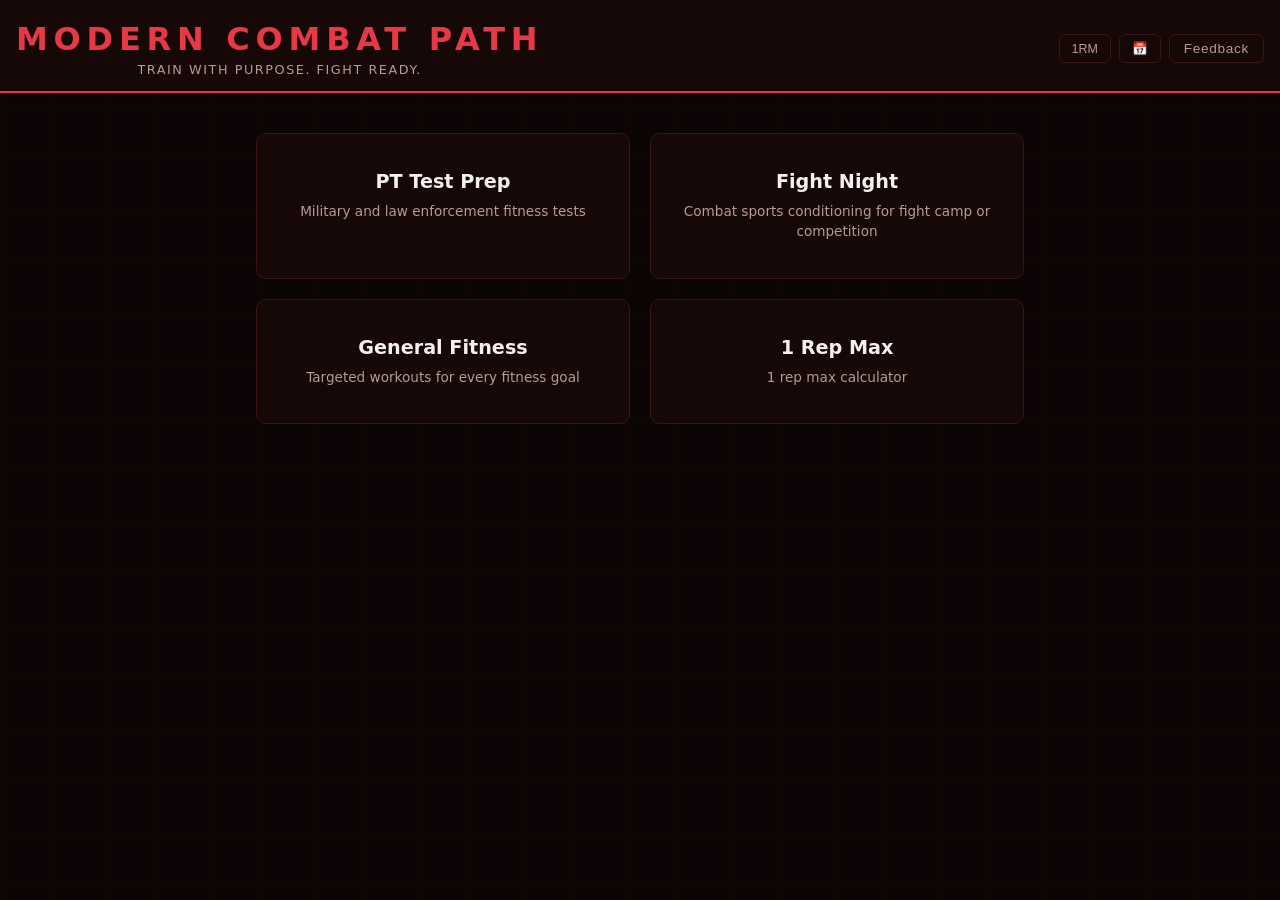
==== app.html @ 4b0f7f3b "Add files via upload" ====
<!DOCTYPE html>
<html lang="en">
<head>
  <meta charset="UTF-8" />
  <meta name="viewport" content="width=device-width, initial-scale=1.0" />
  <title>Modern Combat Path</title>
  <link rel="stylesheet" href="style.css" />
</head>
<body>

  <header>
    <div class="header-inner">
      <div>
        <h1 class="logo" onclick="window.location.href='index.html'" title="Back to Home">MODERN COMBAT PATH</h1>
        <p class="tagline">Train with purpose. Fight ready.</p>
      </div>
      <div class="header-actions">
        <button class="header-btn" onclick="render1RMScreen(); showScreen('1rm')" title="Baseline Numbers">1RM</button>
        <button class="header-btn" onclick="showTracker()" title="Workout Tracker">📅</button>
        <button class="header-btn" onclick="document.getElementById('feedback-modal').style.display='flex'" title="Feedback" style="font-size:0.85rem; letter-spacing:0.05em; padding:6px 14px;">Feedback</button>
      </div>
    </div>
  </header>

  <!-- HOME -->
  <div id="screen-home" class="screen active">
    <div class="card-grid">
      <div class="path-card" onclick="showScreen('pt-select')">
        <h2>PT Test Prep</h2>
        <p>Military and law enforcement fitness tests</p>
      </div>
      <div class="path-card" onclick="showScreen('fight-select')">
        <h2>Fight Night</h2>
        <p>Combat sports conditioning for fight camp or competition</p>
      </div>
      <div class="path-card" onclick="showScreen('general-select')">
        <h2>General Fitness</h2>
        <p>Targeted workouts for every fitness goal</p>
      </div>
      <div class="path-card" onclick="render1RMScreen(); showScreen('1rm')">
        <h2>1 Rep Max</h2>
        <p>1 rep max calculator</p>
      </div>
    </div>
  </div>

  <!-- PT TEST SELECTION -->
  <div id="screen-pt-select" class="screen">
    <div class="screen-header">
      <button class="back-btn" onclick="showScreen('home')">← Back</button>
      <h2>Select Your PT Test</h2>
    </div>
    <div class="option-grid">
      <div class="option-card" onclick="selectTest('army-acft')"><strong>Army</strong><span>ACFT</span></div>
      <div class="option-card" onclick="selectTest('marine-pft')"><strong>Marines</strong><span>PFT / CFT</span></div>
      <div class="option-card" onclick="selectTest('navy-prt')"><strong>Navy</strong><span>PRT</span></div>
      <div class="option-card" onclick="selectTest('airforce-fa')"><strong>Air Force</strong><span>Fitness Assessment</span></div>
      <div class="option-card" onclick="selectTest('ntoa-pt')"><strong>Law Enforcement</strong><span>NTOA PT Test</span></div>
      <div class="option-card highlight" onclick="showScreen('custom-test')"><strong>Custom</strong><span>Build Your Own Test</span></div>
    </div>
  </div>

  <!-- FIGHT NIGHT SELECTION -->
  <div id="screen-fight-select" class="screen">
    <div class="screen-header">
      <button class="back-btn" onclick="showScreen('home')">← Back</button>
      <h2>Select Your Discipline</h2>
    </div>
    <div class="option-grid">
      <div class="option-card" onclick="selectFight('muay-thai')"><strong>Muay Thai</strong><span>8 limbs</span></div>
      <div class="option-card" onclick="selectFight('bjj')"><strong>BJJ</strong><span>Ground & submission</span></div>
      <div class="option-card" onclick="selectFight('judo')"><strong>Judo</strong><span>Throws & grappling</span></div>
    </div>
  </div>

  <!-- GENERAL FITNESS SELECTION -->
  <div id="screen-general-select" class="screen">
    <div class="screen-header">
      <button class="back-btn" onclick="showScreen('home')">← Back</button>
      <h2>Select Your Focus</h2>
    </div>
    <div class="option-grid">
      <div class="option-card" onclick="selectGeneral('full-body')"><strong>Full Body</strong><span>One exercise from every category</span></div>
      <div class="option-card" onclick="selectGeneral('squat')"><strong>Squat</strong><span>Squat patterns & variations</span></div>
      <div class="option-card" onclick="selectGeneral('hinge')"><strong>Hip Hinge</strong><span>Deadlifts, swings & hinges</span></div>
      <div class="option-card" onclick="selectGeneral('push')"><strong>Push</strong><span>Chest, shoulders & triceps</span></div>
      <div class="option-card" onclick="selectGeneral('pull')"><strong>Pull</strong><span>Back & biceps</span></div>
      <div class="option-card" onclick="selectGeneral('carry')"><strong>Loaded Carry</strong><span>Farmer carries & loaded walks</span></div>
      <div class="option-card" onclick="selectGeneral('core')"><strong>Core</strong><span>Stability & strength</span></div>
      <div class="option-card" onclick="selectGeneral('conditioning')"><strong>Conditioning</strong><span style="font-size:0.72rem;opacity:0.75;">HIIT · CrossFit · HYROX</span></div>
      <div class="option-card" onclick="selectGeneral('track-day')"><strong>Track Day</strong><span style="font-size:0.72rem;opacity:0.75;">Cardio · Plyometrics · Mobility</span></div>
      <div class="option-card" onclick="selectGeneral('flow-state')"><strong>Flow State</strong><span style="font-size:0.72rem;opacity:0.75;">Yoga · Pilates</span></div>
    </div>
  </div>

  <!-- PLAN OPTIONS (single workout vs plan) -->
  <div id="screen-plan-options" class="screen">
    <div class="screen-header">
      <button class="back-btn" id="plan-options-back">← Back</button>
      <h2 id="plan-options-title">What would you like?</h2>
    </div>
    <div class="card-grid">
      <div class="path-card" onclick="goToSingleWorkout()">
        <div class="card-icon">⚡</div>
        <h2>Single Workout</h2>
        <p>Generate one session for today</p>
      </div>
      <div class="path-card" onclick="goToPlanBuilder()">
        <div class="card-icon">📋</div>
        <h2>Training Plan</h2>
        <p>Build a progressive plan up to 8 weeks</p>
      </div>
      <div class="path-card" id="scores-card" style="display:none;" onclick="toggleScoresPanel()">
        <div class="card-icon">📊</div>
        <h2>Scores</h2>
        <p>Min &amp; max scores for your test</p>
      </div>
    </div>
    <div id="pt-scores-panel" style="display:none; padding: 0 1rem 1.5rem;"></div>
  </div>

  <!-- SINGLE WORKOUT CUSTOMISE -->
  <div id="screen-customize" class="screen">
    <div class="screen-header">
      <button class="back-btn" onclick="showScreen('plan-options')">← Back</button>
      <h2 id="customize-title">Customize Your Workout</h2>
    </div>
    <form id="customize-form" class="customize-form">
      <div class="form-group">
        <label>Fitness Level</label>
        <div class="btn-group">
          <button type="button" class="toggle-btn active" data-group="level" data-value="easy">Easy</button>
          <button type="button" class="toggle-btn" data-group="level" data-value="average">Average</button>
          <button type="button" class="toggle-btn" data-group="level" data-value="difficult">Difficult</button>
          <button type="button" class="toggle-btn" data-group="level" data-value="very-difficult">Very Difficult</button>
        </div>
      </div>
      <div class="form-group">
        <label>Equipment</label>
        <div class="btn-group">
          <button type="button" class="toggle-btn active" data-group="equip" data-value="bodyweight">Bodyweight</button>
          <button type="button" class="toggle-btn" data-group="equip" data-value="garage">Garage Gym</button>
          <button type="button" class="toggle-btn" data-group="equip" data-value="full">Full Gym</button>
        </div>
        <div id="single-garage-info" style="display:none; margin-top:8px; font-size:0.8rem; color:var(--muted);">
          <span id="single-garage-summary">No equipment selected</span>
          <button type="button" onclick="openGarageModal('single')" style="background:none; border:none; color:var(--accent); cursor:pointer; font-size:0.8rem; margin-left:8px; text-decoration:underline;">Edit Equipment</button>
        </div>
      </div>
      <div class="form-group" id="single-partner-wrap" style="display:none;">
        <label>Training Partner?</label>
        <div class="btn-group">
          <button type="button" class="toggle-btn active" data-group="partner" data-value="no">Solo</button>
          <button type="button" class="toggle-btn" data-group="partner" data-value="yes">With Partner</button>
        </div>
      </div>
      <div class="form-group" id="single-bags-wrap" style="display:none;">
        <label>Bags & Pads?</label>
        <div class="btn-group">
          <button type="button" class="toggle-btn active" data-group="hasBags" data-value="no">No Bags</button>
          <button type="button" class="toggle-btn" data-group="hasBags" data-value="yes">Bags & Pads</button>
        </div>
      </div>
      <button type="button" class="generate-btn" onclick="generateSingleWorkout()">Generate Workout →</button>
    </form>
  </div>

  <!-- SINGLE WORKOUT OUTPUT -->
  <div id="screen-workout" class="screen">
    <div class="screen-header no-print">
      <button class="back-btn" onclick="showScreen('customize')">← Customize</button>
      <h2 id="workout-title">Your Workout</h2>
    </div>
    <div id="workout-output"></div>
    <div class="workout-actions no-print">
      <button class="action-btn" onclick="generateSingleWorkout()">↺ New Workout</button>
      <button class="action-btn" onclick="window.print()">🖨 Save as PDF</button>
    </div>
  </div>

  <!-- PLAN BUILDER -->
  <div id="screen-plan-builder" class="screen">
    <div class="screen-header">
      <button class="back-btn" onclick="showScreen('plan-options')">← Back</button>
      <h2 id="plan-builder-title">Build Your Plan</h2>
    </div>
    <form class="customize-form">
      <div class="form-group">
        <label>Number of Weeks</label>
        <div class="btn-group">
          <button type="button" class="toggle-btn" data-group="planWeeks" data-value="1">1</button>
          <button type="button" class="toggle-btn" data-group="planWeeks" data-value="2">2</button>
          <button type="button" class="toggle-btn" data-group="planWeeks" data-value="3">3</button>
          <button type="button" class="toggle-btn active" data-group="planWeeks" data-value="4">4</button>
          <button type="button" class="toggle-btn" data-group="planWeeks" data-value="5">5</button>
          <button type="button" class="toggle-btn" data-group="planWeeks" data-value="6">6</button>
          <button type="button" class="toggle-btn" data-group="planWeeks" data-value="7">7</button>
          <button type="button" class="toggle-btn" data-group="planWeeks" data-value="8">8</button>
        </div>
      </div>
      <div class="form-group">
        <label>Training Days Per Week</label>
        <div class="btn-group">
          <button type="button" class="toggle-btn active" data-group="planDays" data-value="3">3 days</button>
          <button type="button" class="toggle-btn" data-group="planDays" data-value="4">4 days</button>
          <button type="button" class="toggle-btn" data-group="planDays" data-value="5">5 days</button>
          <button type="button" class="toggle-btn" data-group="planDays" data-value="6">6 days</button>
        </div>
      </div>
      <div class="form-group">
        <label>Fitness Level</label>
        <div class="btn-group">
          <button type="button" class="toggle-btn active" data-group="planLevel" data-value="easy">Easy</button>
          <button type="button" class="toggle-btn" data-group="planLevel" data-value="average">Average</button>
          <button type="button" class="toggle-btn" data-group="planLevel" data-value="difficult">Difficult</button>
          <button type="button" class="toggle-btn" data-group="planLevel" data-value="very-difficult">Very Difficult</button>
        </div>
      </div>
      <div class="form-group">
        <label>Equipment</label>
        <div class="btn-group">
          <button type="button" class="toggle-btn active" data-group="planEquip" data-value="bodyweight">Bodyweight</button>
          <button type="button" class="toggle-btn" data-group="planEquip" data-value="garage">Garage Gym</button>
          <button type="button" class="toggle-btn" data-group="planEquip" data-value="full">Full Gym</button>
        </div>
        <div id="plan-garage-info" style="display:none; margin-top:8px; font-size:0.8rem; color:var(--muted);">
          <span id="plan-garage-summary">No equipment selected</span>
          <button type="button" onclick="openGarageModal('plan')" style="background:none; border:none; color:var(--accent); cursor:pointer; font-size:0.8rem; margin-left:8px; text-decoration:underline;">Edit Equipment</button>
        </div>
      </div>
      <div class="form-group" id="plan-partner-wrap" style="display:none;">
        <label>Training Partner?</label>
        <div class="btn-group">
          <button type="button" class="toggle-btn active" data-group="planPartner" data-value="no">Solo</button>
          <button type="button" class="toggle-btn" data-group="planPartner" data-value="yes">With Partner</button>
        </div>
      </div>
      <div class="form-group" id="plan-bags-wrap" style="display:none;">
        <label>Bags & Pads?</label>
        <div class="btn-group">
          <button type="button" class="toggle-btn active" data-group="planHasBags" data-value="no">No Bags</button>
          <button type="button" class="toggle-btn" data-group="planHasBags" data-value="yes">Bags & Pads</button>
        </div>
      </div>
      <button type="button" class="generate-btn" onclick="buildPlan()">Generate My Plan →</button>
    </form>
  </div>

  <!-- PLAN OUTPUT -->
  <div id="screen-plan-output" class="screen">
    <div class="screen-header no-print">
      <button class="back-btn" onclick="showScreen('plan-builder')">← Back</button>
      <h2 id="plan-output-title">Your Training Plan</h2>
    </div>
    <div class="workout-actions no-print" style="margin-bottom:24px">
      <button class="action-btn" onclick="buildPlan()">↺ Regenerate</button>
      <button class="action-btn" onclick="printPlan()">🖨 Save as PDF</button>
    </div>
    <div id="plan-output"></div>
  </div>

  <!-- CUSTOM TEST BUILDER -->
  <div id="screen-custom-test" class="screen">
    <div class="screen-header">
      <button class="back-btn" onclick="showScreen('pt-select')">← Back</button>
      <h2>Build Your PT Test</h2>
    </div>
    <div class="custom-test-builder">
      <p class="helper-text">Add the events in your test. Each event will be included in your training program.</p>
      <div id="custom-events-list"></div>
      <div class="add-event-row">
        <input type="text" id="event-name-input" placeholder="Event name (e.g. Push-ups, 2-mile run)" />
        <input type="text" id="event-goal-input" placeholder="Goal / standard (e.g. 60 reps, sub 16:00)" />
        <button type="button" class="add-event-btn" onclick="addCustomEvent()">+ Add</button>
      </div>
      <div class="form-group" style="margin-top:24px">
        <label>Test Name</label>
        <input type="text" id="custom-test-name" placeholder="My PT Test" class="text-input" />
      </div>
      <div style="display:flex;gap:12px;margin-top:16px;flex-wrap:wrap">
        <button type="button" class="generate-btn" onclick="saveAndTrainCustomTest()">Save & Continue →</button>
        <button type="button" class="action-btn" onclick="loadSavedTests()">Load Saved Test</button>
      </div>
      <div id="saved-tests-panel" style="display:none;margin-top:24px">
        <h3>Saved Tests</h3>
        <div id="saved-tests-list"></div>
      </div>
    </div>
  </div>

  <!-- ── 1RM ASSESSMENT ── -->
  <div id="screen-1rm" class="screen">
    <div class="screen-header">
      <h2>Baseline Assessment</h2>
      <p class="screen-sub">These numbers personalise your workouts. You can update them anytime.</p>
    </div>
    <div class="orm-grid" id="orm-grid">
      <!-- rendered by 1rm.js -->
    </div>
    <div id="orm-save-btns" style="margin-top:28px; display:flex; gap:12px; flex-wrap:wrap;">
      <button class="generate-btn" onclick="saveAndContinue1RM()">Save & Continue →</button>
    </div>
    <div id="orm-pct-section" style="display:none; margin-top:8px;"></div>
  </div>

  <!-- ── WORKOUT TRACKER ── -->
  <div id="screen-tracker" class="screen">
    <div class="screen-header">
      <button class="back-btn" onclick="showScreen('home')">← Back</button>
      <h2>Workout Tracker</h2>
    </div>
    <div class="tracker-header">
      <button class="cal-nav" onclick="trackerPrevMonth()">‹</button>
      <span id="tracker-month-label" class="cal-month-label"></span>
      <button class="cal-nav" onclick="trackerNextMonth()">›</button>
    </div>
    <div class="cal-day-names">
      <span>Mon</span><span>Tue</span><span>Wed</span><span>Thu</span><span>Fri</span><span>Sat</span><span>Sun</span>
    </div>
    <div id="tracker-calendar" class="cal-grid"></div>
    <div id="tracker-day-detail" class="day-detail" style="display:none"></div>
  </div>

  <!-- ── TIMER WIDGET (floating) ── -->
  <div id="timer-widget" class="timer-widget" style="display:none">
    <button class="timer-fab" onclick="toggleTimer()" title="Timer">⏱</button>
    <div id="timer-panel" class="timer-panel" style="display:none">
      <div class="timer-tabs">
        <button class="timer-tab active" onclick="switchTimerMode('round')" id="tab-round">Round Timer</button>
        <button class="timer-tab" onclick="switchTimerMode('countdown')" id="tab-countdown">Countdown</button>
      </div>

      <!-- Round Timer -->
      <div id="timer-mode-round">
        <div class="timer-config">
          <div class="timer-config-row">
            <label>Rounds</label>
            <div class="num-adj">
              <button onclick="adjTimer('rounds',-1)">−</button>
              <span id="cfg-rounds">5</span>
              <button onclick="adjTimer('rounds',1)">+</button>
            </div>
          </div>
          <div class="timer-config-row">
            <label>Work (min)</label>
            <div class="num-adj">
              <button onclick="adjTimer('workMin',-1)">−</button>
              <span id="cfg-workMin">3</span>
              <button onclick="adjTimer('workMin',1)">+</button>
            </div>
          </div>
          <div class="timer-config-row">
            <label>Rest (sec)</label>
            <div class="num-adj">
              <button onclick="adjTimer('restSec',-5)">−</button>
              <span id="cfg-restSec">60</span>
              <button onclick="adjTimer('restSec',5)">+</button>
            </div>
          </div>
        </div>
      </div>

      <!-- Countdown -->
      <div id="timer-mode-countdown" style="display:none">
        <div class="timer-config">
          <div class="timer-config-row">
            <label>Minutes</label>
            <div class="num-adj">
              <button onclick="adjTimer('cdMin',-1)">−</button>
              <span id="cfg-cdMin">3</span>
              <button onclick="adjTimer('cdMin',1)">+</button>
            </div>
          </div>
          <div class="timer-config-row">
            <label>Seconds</label>
            <div class="num-adj">
              <button onclick="adjTimer('cdSec',-5)">−</button>
              <span id="cfg-cdSec">0</span>
              <button onclick="adjTimer('cdSec',5)">+</button>
            </div>
          </div>
        </div>
      </div>

      <div class="timer-display">
        <div class="timer-phase" id="timer-phase">READY</div>
        <div class="timer-clock" id="timer-clock">3:00</div>
        <div class="timer-round-info" id="timer-round-info"></div>
      </div>
      <div class="timer-controls">
        <button class="timer-ctrl-btn" onclick="startTimer()">▶ Start</button>
        <button class="timer-ctrl-btn" onclick="pauseTimer()">⏸ Pause</button>
        <button class="timer-ctrl-btn" onclick="resetTimer()">↺ Reset</button>
      </div>
    </div>
  </div>

  <!-- ─── FEEDBACK MODAL ─── -->
  <div id="feedback-modal" style="display:none; position:fixed; inset:0; z-index:9999; background:rgba(0,0,0,0.8); align-items:center; justify-content:center; padding:20px;">
    <div style="background:#170808; border:1px solid rgba(230,57,70,0.3); max-width:560px; width:100%; position:relative;">

      <!-- Header -->
      <div style="display:flex; align-items:center; justify-content:space-between; padding:18px 22px; border-bottom:1px solid rgba(230,57,70,0.15);">
        <span style="font-family:'Courier New',monospace; font-size:0.7rem; letter-spacing:0.22em; text-transform:uppercase; color:#e63946;">// Feedback</span>
        <button onclick="closeFeedback()" style="background:none; border:none; color:#b89898; font-size:1.3rem; cursor:pointer; line-height:1; padding:0 4px;">✕</button>
      </div>

      <!-- Body -->
      <div style="padding:28px 22px 22px;">
        <p style="font-size:1rem; font-weight:700; text-transform:uppercase; letter-spacing:0.05em; color:#f5f0f0; margin-bottom:6px;">Any changes or additions you would like to see?</p>
        <p style="font-family:'Courier New',monospace; font-size:0.68rem; color:#b89898; letter-spacing:0.1em; text-transform:uppercase; margin-bottom:18px;">Your input shapes the platform.</p>
        <textarea id="feedback-text"
          placeholder="Type your feedback here..."
          rows="6"
          style="width:100%; background:#200d0d; border:1px solid #3a1515; color:#f5f0f0; font-size:0.92rem; line-height:1.6; padding:12px 14px; resize:vertical; font-family:inherit; outline:none;">
        </textarea>

        <!-- Status message -->
        <div id="feedback-status" style="display:none; font-family:'Courier New',monospace; font-size:0.7rem; letter-spacing:0.12em; text-transform:uppercase; margin-top:12px;"></div>

        <div style="display:flex; gap:10px; margin-top:16px; justify-content:flex-end;">
          <button onclick="closeFeedback()" style="background:none; border:1px solid #3a1515; color:#b89898; padding:10px 22px; font-size:0.78rem; cursor:pointer; letter-spacing:0.08em; text-transform:uppercase;">Cancel</button>
          <button onclick="submitFeedback()" style="background:#e63946; border:1px solid #e63946; color:#fff; padding:10px 28px; font-size:0.78rem; font-weight:700; cursor:pointer; letter-spacing:0.08em; text-transform:uppercase; transition:background 0.2s;">Submit</button>
        </div>
      </div>
    </div>
  </div>

  <script>
    function closeFeedback() {
      document.getElementById('feedback-modal').style.display = 'none';
      document.getElementById('feedback-text').value = '';
      const s = document.getElementById('feedback-status');
      s.style.display = 'none'; s.textContent = '';
    }

    function submitFeedback() {
      const text = document.getElementById('feedback-text').value.trim();
      const status = document.getElementById('feedback-status');
      if (!text) {
        status.style.display = 'block';
        status.style.color = '#e63946';
        status.textContent = 'Please enter your feedback before submitting.';
        return;
      }

      status.style.display = 'block';
      status.style.color = '#b89898';
      status.textContent = 'Sending...';

      const formData = new FormData();
      formData.append('entry.373122342', text);

      fetch('https://docs.google.com/forms/u/0/d/e/1FAIpQLSc5c8geXFg2wzVQPeEY4AahkThSOdk_xNQ6sNen_BgWq5zwMQ/formResponse', {
        method: 'POST',
        mode: 'no-cors',
        body: formData
      })
        .then(() => {
          status.style.color = '#4caf50';
          status.textContent = 'Feedback received. Thank you.';
          document.getElementById('feedback-text').value = '';
          setTimeout(closeFeedback, 2200);
        })
        .catch(() => {
          status.style.color = '#e63946';
          status.textContent = 'Submission failed. Please try again.';
        });
    }
  </script>

  <!-- ─── GARAGE GYM MODAL ─── -->
  <div id="garage-modal" style="display:none; position:fixed; inset:0; z-index:10000; background:rgba(0,0,0,0.85); align-items:center; justify-content:center; padding:20px;">
    <div style="background:#170808; border:1px solid rgba(230,57,70,0.3); max-width:480px; width:100%;">
      <div style="display:flex; align-items:center; justify-content:space-between; padding:18px 22px; border-bottom:1px solid rgba(230,57,70,0.15);">
        <span style="font-family:'Courier New',monospace; font-size:0.7rem; letter-spacing:0.22em; text-transform:uppercase; color:#e63946;">// Garage Gym Equipment</span>
        <button onclick="closeGarageModal()" style="background:none; border:none; color:#b89898; font-size:1.3rem; cursor:pointer; padding:0 4px;">✕</button>
      </div>
      <div style="padding:22px;">
        <p style="font-family:'Courier New',monospace; font-size:0.7rem; color:#b89898; letter-spacing:0.1em; text-transform:uppercase; margin-bottom:18px;">Select the equipment you have access to:</p>
        <div class="garage-equip-grid">
          <label class="garage-equip-item"><input type="checkbox" value="db" id="ge-db"> <span>Dumbbells</span></label>
          <label class="garage-equip-item"><input type="checkbox" value="kb" id="ge-kb"> <span>Kettlebells</span></label>
          <label class="garage-equip-item"><input type="checkbox" value="bb" id="ge-bb"> <span>Barbell + Plates</span></label>
          <label class="garage-equip-item"><input type="checkbox" value="rack" id="ge-rack"> <span>Squat Rack</span></label>
          <label class="garage-equip-item"><input type="checkbox" value="pullbar" id="ge-pullbar"> <span>Pull-up Bar</span></label>
          <label class="garage-equip-item"><input type="checkbox" value="band" id="ge-band"> <span>Resistance Bands</span></label>
          <label class="garage-equip-item"><input type="checkbox" value="landmine" id="ge-landmine"> <span>Landmine</span></label>
          <label class="garage-equip-item"><input type="checkbox" value="sandbag" id="ge-sandbag"> <span>Sandbags</span></label>
        </div>
        <div style="display:flex; gap:10px; margin-top:20px; justify-content:flex-end;">
          <button onclick="closeGarageModal()" style="background:none; border:1px solid #3a1515; color:#b89898; padding:10px 22px; font-size:0.78rem; cursor:pointer; letter-spacing:0.08em; text-transform:uppercase;">Cancel</button>
          <button onclick="saveGarageEquip()" style="background:#e63946; border:1px solid #e63946; color:#fff; padding:10px 28px; font-size:0.78rem; font-weight:700; cursor:pointer; letter-spacing:0.08em; text-transform:uppercase;">Save →</button>
        </div>
      </div>
    </div>
  </div>

  <script src="workouts.js"></script>
  <script src="plan.js"></script>
  <script src="1rm.js"></script>
  <script src="timer.js"></script>
  <script src="tracker.js"></script>
  <script src="app.js"></script>
</body>
</html>
---- style.css ----
/* ── Reset & Base ── */
*, *::before, *::after { box-sizing: border-box; margin: 0; padding: 0; }

:root {
  --bg: #0d0505;
  --surface: #170808;
  --surface2: #200d0d;
  --border: #3a1515;
  --accent: #e63946;
  --accent2: #ff6b6b;
  --text: #f5f0f0;
  --muted: #b89898;
  --radius: 10px;
}

body {
  background: var(--bg);
  color: var(--text);
  font-family: 'Segoe UI', system-ui, sans-serif;
  min-height: 100vh;
  display: flex;
  flex-direction: column;
  align-items: center;
  position: relative;
}

/* ── Blueprint Background ── */
body::before {
  content: '';
  position: fixed;
  inset: 0;
  pointer-events: none;
  z-index: 0;
  background-image:
    linear-gradient(rgba(230,57,70,0.035) 1px, transparent 1px),
    linear-gradient(90deg, rgba(230,57,70,0.035) 1px, transparent 1px);
  background-size: 52px 52px;
}

body::after {
  content: '';
  position: fixed;
  inset: 0;
  pointer-events: none;
  z-index: 0;
  background-image: repeating-linear-gradient(
    0deg, transparent, transparent 3px,
    rgba(0,0,0,0.10) 3px, rgba(0,0,0,0.10) 4px
  );
}

header, .screen, main, footer { position: relative; z-index: 1; }

/* ── Header ── */
header {
  width: 100%;
  background: var(--surface);
  border-bottom: 2px solid var(--accent);
  text-align: center;
  padding: 20px 16px 14px;
  position: sticky;
  top: 0;
  z-index: 10;
}

.logo {
  font-size: 2rem;
  font-weight: 900;
  letter-spacing: 0.18em;
  color: var(--accent);
  cursor: pointer;
  text-transform: uppercase;
}

.tagline {
  font-size: 0.8rem;
  color: var(--muted);
  letter-spacing: 0.12em;
  margin-top: 4px;
  text-transform: uppercase;
}

/* ── Screens ── */
.screen {
  display: none;
  width: 100%;
  max-width: 800px;
  padding: 32px 16px 60px;
  animation: fadeIn 0.2s ease;
}

.screen.active { display: block; }

@keyframes fadeIn {
  from { opacity: 0; transform: translateY(8px); }
  to   { opacity: 1; transform: translateY(0); }
}

.screen-header {
  display: flex;
  align-items: center;
  gap: 16px;
  margin-bottom: 28px;
}

.screen-header h2 {
  font-size: 1.4rem;
  font-weight: 700;
  letter-spacing: 0.05em;
}

/* ── Back Button ── */
.back-btn {
  background: none;
  border: 1px solid var(--border);
  color: var(--muted);
  padding: 6px 14px;
  border-radius: var(--radius);
  cursor: pointer;
  font-size: 0.85rem;
  white-space: nowrap;
  transition: border-color 0.15s, color 0.15s;
}
.back-btn:hover { border-color: var(--accent); color: var(--accent); }

/* ── Home Path Cards ── */
.card-grid {
  display: grid;
  grid-template-columns: 1fr 1fr;
  gap: 20px;
  margin-top: 8px;
}

@media (max-width: 520px) { .card-grid { grid-template-columns: 1fr; } }

.card-grid.three-col { grid-template-columns: repeat(3, 1fr); }
@media (max-width: 700px) { .card-grid.three-col { grid-template-columns: 1fr; } }

.path-card {
  background: var(--surface);
  border: 1px solid var(--border);
  border-radius: var(--radius);
  padding: 36px 24px;
  text-align: center;
  cursor: pointer;
  transition: border-color 0.2s, transform 0.15s;
}

.path-card:hover {
  border-color: var(--accent);
  transform: translateY(-3px);
}

.card-icon { font-size: 2.5rem; margin-bottom: 14px; }
.path-card h2 { font-size: 1.2rem; margin-bottom: 8px; }
.path-card p  { font-size: 0.85rem; color: var(--muted); line-height: 1.5; }

/* ── Option Grid (test/discipline selection) ── */
.option-grid {
  display: grid;
  grid-template-columns: repeat(auto-fill, minmax(160px, 1fr));
  gap: 14px;
}

.option-card {
  background: var(--surface);
  border: 1px solid var(--border);
  border-radius: var(--radius);
  padding: 20px 16px;
  cursor: pointer;
  display: flex;
  flex-direction: column;
  gap: 4px;
  transition: border-color 0.2s, background 0.2s;
}

.option-card:hover { border-color: var(--accent); background: var(--surface2); }
.option-card.highlight { border-color: var(--accent); }
.option-card strong { font-size: 1rem; }
.option-card span   { font-size: 0.8rem; color: var(--muted); }

/* ── Customize Form ── */
.customize-form { display: flex; flex-direction: column; gap: 28px; }

.form-group { display: flex; flex-direction: column; gap: 10px; }

.form-group label {
  font-size: 0.8rem;
  text-transform: uppercase;
  letter-spacing: 0.1em;
  color: var(--muted);
}

.btn-group { display: flex; flex-wrap: wrap; gap: 10px; }

.toggle-btn {
  background: var(--surface);
  border: 1px solid var(--border);
  color: var(--text);
  padding: 10px 20px;
  border-radius: var(--radius);
  cursor: pointer;
  font-size: 0.9rem;
  transition: border-color 0.15s, background 0.15s, color 0.15s;
}

.toggle-btn:hover  { border-color: var(--accent); }
.toggle-btn.active { background: var(--accent); border-color: var(--accent); color: #000; font-weight: 700; }

/* ── Generate Button ── */
.generate-btn {
  background: var(--accent);
  color: #000;
  border: none;
  padding: 14px 32px;
  border-radius: var(--radius);
  font-size: 1rem;
  font-weight: 700;
  cursor: pointer;
  letter-spacing: 0.05em;
  align-self: flex-start;
  transition: opacity 0.15s, transform 0.1s;
}
.generate-btn:hover { opacity: 0.88; transform: translateY(-1px); }

/* ── Workout Output ── */
#workout-output { display: flex; flex-direction: column; gap: 20px; }

.workout-section {
  background: var(--surface);
  border: 1px solid var(--border);
  border-radius: var(--radius);
  overflow: hidden;
}

.workout-section-header {
  background: var(--surface2);
  padding: 12px 20px;
  font-size: 0.75rem;
  font-weight: 700;
  letter-spacing: 0.15em;
  text-transform: uppercase;
  color: var(--accent);
  border-bottom: 1px solid var(--border);
}

.workout-section-body { padding: 16px 20px; }

.exercise-row {
  display: grid;
  grid-template-columns: 1fr auto;
  gap: 12px;
  padding: 10px 0;
  border-bottom: 1px solid var(--border);
  align-items: start;
}
.exercise-row:last-child { border-bottom: none; }

.exercise-name { font-size: 0.95rem; font-weight: 600; }
.exercise-note { font-size: 0.8rem; color: var(--muted); margin-top: 2px; }
.exercise-prescription {
  font-size: 0.85rem;
  color: var(--accent);
  font-weight: 700;
  white-space: nowrap;
  text-align: right;
}

.workout-meta {
  display: flex;
  flex-wrap: wrap;
  gap: 10px;
  margin-bottom: 20px;
}

.meta-tag {
  background: var(--surface2);
  border: 1px solid var(--border);
  padding: 5px 12px;
  border-radius: 20px;
  font-size: 0.78rem;
  color: var(--muted);
  text-transform: uppercase;
  letter-spacing: 0.08em;
}

.workout-actions {
  display: flex;
  gap: 12px;
  margin-top: 24px;
  flex-wrap: wrap;
}

.action-btn {
  background: var(--surface);
  border: 1px solid var(--border);
  color: var(--text);
  padding: 10px 22px;
  border-radius: var(--radius);
  cursor: pointer;
  font-size: 0.9rem;
  transition: border-color 0.15s;
}
.action-btn:hover { border-color: var(--accent); }

/* ── Custom Test Builder ── */
.custom-test-builder { display: flex; flex-direction: column; gap: 16px; }

.helper-text { font-size: 0.88rem; color: var(--muted); line-height: 1.6; }

.add-event-row {
  display: flex;
  gap: 10px;
  flex-wrap: wrap;
}

.add-event-row input {
  flex: 1;
  min-width: 140px;
  background: var(--surface);
  border: 1px solid var(--border);
  color: var(--text);
  padding: 10px 14px;
  border-radius: var(--radius);
  font-size: 0.9rem;
}
.add-event-row input:focus { outline: none; border-color: var(--accent); }

.add-event-btn {
  background: var(--surface2);
  border: 1px solid var(--accent);
  color: var(--accent);
  padding: 10px 18px;
  border-radius: var(--radius);
  cursor: pointer;
  font-weight: 700;
  font-size: 0.9rem;
  white-space: nowrap;
}
.add-event-btn:hover { background: var(--accent); color: #000; }

.text-input {
  background: var(--surface);
  border: 1px solid var(--border);
  color: var(--text);
  padding: 10px 14px;
  border-radius: var(--radius);
  font-size: 0.9rem;
  width: 100%;
}
.text-input:focus { outline: none; border-color: var(--accent); }

.event-item {
  display: flex;
  justify-content: space-between;
  align-items: center;
  background: var(--surface);
  border: 1px solid var(--border);
  border-radius: var(--radius);
  padding: 10px 14px;
  font-size: 0.9rem;
}

.event-item-info { display: flex; flex-direction: column; gap: 2px; }
.event-item-name { font-weight: 600; }
.event-item-goal { font-size: 0.8rem; color: var(--muted); }

.remove-event-btn {
  background: none;
  border: none;
  color: var(--muted);
  cursor: pointer;
  font-size: 1.1rem;
  padding: 4px 8px;
  border-radius: 4px;
}
.remove-event-btn:hover { color: var(--accent2); }

.saved-test-item {
  display: flex;
  justify-content: space-between;
  align-items: center;
  background: var(--surface);
  border: 1px solid var(--border);
  border-radius: var(--radius);
  padding: 12px 16px;
  margin-bottom: 10px;
}

.saved-test-actions { display: flex; gap: 8px; }

.load-btn {
  background: var(--accent);
  border: none;
  color: #000;
  padding: 6px 14px;
  border-radius: 6px;
  cursor: pointer;
  font-weight: 700;
  font-size: 0.82rem;
}

.delete-btn {
  background: none;
  border: 1px solid var(--border);
  color: var(--muted);
  padding: 6px 10px;
  border-radius: 6px;
  cursor: pointer;
  font-size: 0.82rem;
}
.delete-btn:hover { border-color: var(--accent2); color: var(--accent2); }

/* ── Plan Output ── */
.plan-meta { display:flex; flex-wrap:wrap; gap:10px; margin-bottom:24px; }

.week-card {
  background: var(--surface);
  border: 1px solid var(--border);
  border-radius: var(--radius);
  margin-bottom: 16px;
  overflow: hidden;
}

.week-header {
  display: flex;
  justify-content: space-between;
  align-items: center;
  padding: 14px 20px;
  cursor: pointer;
  user-select: none;
  background: var(--surface2);
  border-bottom: 1px solid var(--border);
  transition: background 0.15s;
}
.week-header:hover { background: #252525; }

.week-header-left { display:flex; align-items:center; gap:12px; }
.week-number { font-size:0.75rem; color:var(--muted); text-transform:uppercase; letter-spacing:0.1em; }
.week-title { font-size:1rem; font-weight:700; }
.week-theme { font-size:0.8rem; color:var(--muted); margin-top:2px; }

.phase-badge {
  font-size: 0.7rem;
  font-weight: 700;
  letter-spacing: 0.1em;
  text-transform: uppercase;
  padding: 3px 10px;
  border-radius: 20px;
  border: 1px solid var(--accent);
  color: var(--accent);
}
.phase-badge.taper { border-color: #6c8ebf; color: #6c8ebf; }
.phase-badge.peak  { border-color: var(--accent2); color: var(--accent2); }

.week-toggle { font-size:1rem; color:var(--muted); transition:transform 0.2s; }
.week-card.open .week-toggle { transform: rotate(180deg); }

.week-body { display:none; }
.week-card.open .week-body { display:block; }

.day-row {
  border-bottom: 1px solid var(--border);
  overflow: hidden;
}
.day-row:last-child { border-bottom: none; }

.day-row-header {
  display: flex;
  align-items: center;
  gap: 12px;
  padding: 12px 20px;
  cursor: pointer;
  transition: background 0.15s;
}
.day-row-header:hover { background: #1a1a1a; }
.day-row.rest .day-row-header { cursor: default; opacity:0.5; }
.day-row.rest .day-row-header:hover { background: none; }

.day-dot {
  width: 10px; height: 10px;
  border-radius: 50%;
  background: var(--accent);
  flex-shrink: 0;
}
.day-row.rest .day-dot { background: var(--border); }

.day-name { font-size:0.85rem; font-weight:600; min-width:90px; }
.day-focus { font-size:0.82rem; color:var(--muted); }
.day-expand-icon { margin-left:auto; font-size:0.8rem; color:var(--muted); }
.day-row.rest .day-expand-icon { display:none; }

.day-workout { display:none; padding:0 20px 16px; }
.day-row.open .day-workout { display:block; }
.day-row.open .day-expand-icon { transform:rotate(180deg); }

.day-phase-note {
  font-size: 0.78rem;
  color: var(--accent);
  background: rgba(200,168,75,0.08);
  border: 1px solid rgba(200,168,75,0.2);
  border-radius: 6px;
  padding: 6px 12px;
  margin-bottom: 14px;
  margin-top: 8px;
}

/* ── Header actions ── */
.header-inner { display:flex; justify-content:space-between; align-items:center; }
.header-actions { display:flex; gap:8px; }
.header-btn {
  background:none; border:1px solid var(--border); color:var(--muted);
  padding:5px 12px; border-radius:6px; cursor:pointer; font-size:0.78rem;
  transition:border-color 0.15s, color 0.15s;
}
.header-btn:hover { border-color:var(--accent); color:var(--accent); }

/* ── Screen subtitle ── */
.screen-sub { font-size:0.83rem; color:var(--muted); margin-top:4px; line-height:1.5; }

/* ── Exercise row refresh + adjust ── */
.exercise-row { display:flex; justify-content:space-between; align-items:flex-start; padding:10px 0; border-bottom:1px solid var(--border); gap:10px; }
.exercise-row:last-child { border-bottom:none; }
.exercise-main { flex:1; }
.exercise-right { display:flex; flex-direction:column; align-items:flex-end; gap:5px; flex-shrink:0; }

.refresh-ex-btn {
  background:none; border:none; color:var(--muted); cursor:pointer;
  font-size:0.85rem; padding:2px 5px; border-radius:4px; line-height:1;
  transition:color 0.15s, transform 0.2s;
}
.refresh-ex-btn:hover { color:var(--accent); transform:rotate(180deg); }

.adj-group { display:flex; gap:8px; margin-top:5px; flex-wrap:wrap; }
.adj-pair  { display:flex; align-items:center; gap:3px; }
.adj-label { font-size:0.65rem; color:var(--muted); text-transform:uppercase; letter-spacing:0.05em; margin-right:2px; }
.adj-btn {
  background:var(--surface2); border:1px solid var(--border); color:var(--text);
  width:22px; height:22px; border-radius:4px; cursor:pointer;
  font-size:0.8rem; line-height:1; display:flex; align-items:center; justify-content:center;
  transition:border-color 0.12s;
}
.adj-btn:hover { border-color:var(--accent); color:var(--accent); }

@keyframes rowRefreshed { 0%,100%{background:transparent} 30%{background:rgba(230,57,70,0.1)} }
.row-refreshed { animation:rowRefreshed 0.5s ease; }
@keyframes rowAdjusted  { 0%,100%{background:transparent} 30%{background:rgba(230,57,70,0.07)} }
.row-adjusted  { animation:rowAdjusted 0.4s ease; }

/* ── 1RM Assessment ── */
.orm-grid { display:grid; grid-template-columns:repeat(auto-fill, minmax(260px,1fr)); gap:16px; }
.orm-card { background:var(--surface); border:1px solid var(--border); border-radius:var(--radius); padding:18px; }
.orm-card-header { display:flex; justify-content:space-between; align-items:center; margin-bottom:12px; }
.orm-lift-name { font-size:1rem; font-weight:700; }
.orm-saved-badge { font-size:0.75rem; background:var(--accent); color:#000; padding:2px 8px; border-radius:10px; font-weight:700; }
.orm-tabs { display:flex; gap:8px; margin-bottom:14px; }
.orm-tab { background:var(--surface2); border:1px solid var(--border); color:var(--muted); padding:6px 12px; border-radius:6px; cursor:pointer; font-size:0.78rem; transition:all 0.15s; }
.orm-tab.active { background:var(--accent); border-color:var(--accent); color:#000; font-weight:700; }
.orm-mode { }
.orm-input-row { display:flex; align-items:center; gap:8px; flex-wrap:wrap; }
.orm-input { background:var(--surface2); border:1px solid var(--border); color:var(--text); padding:8px 12px; border-radius:6px; font-size:0.9rem; }
.orm-input:focus { outline:none; border-color:var(--accent); }
.orm-unit { font-size:0.78rem; color:var(--muted); }
.orm-guide-text { font-size:0.8rem; color:var(--muted); line-height:1.5; margin-bottom:10px; }
.orm-profile-card { grid-column: 1 / -1; }
.orm-profile-grid { display:flex; flex-wrap:wrap; gap:20px; }
.orm-profile-field { display:flex; flex-direction:column; gap:6px; }
.orm-profile-label { font-size:0.78rem; font-weight:600; color:var(--muted); text-transform:uppercase; letter-spacing:0.05em; }
.orm-calc-btn { background:var(--surface2); border:1px solid var(--accent); color:var(--accent); padding:7px 14px; border-radius:6px; cursor:pointer; font-size:0.8rem; margin-top:10px; }
.orm-calc-btn:hover { background:var(--accent); color:#000; }
.orm-result { margin-top:12px; }
.orm-estimate { display:flex; align-items:center; gap:10px; font-size:0.9rem; flex-wrap:wrap; }
.orm-estimate strong { color:var(--accent); font-size:1.05rem; }
.orm-use-btn { background:var(--accent); border:none; color:#000; padding:4px 10px; border-radius:5px; cursor:pointer; font-size:0.78rem; font-weight:700; }
.orm-formula-note { font-size:0.7rem; color:var(--muted); margin-top:4px; }

/* ── Garage Gym Modal ── */
.garage-equip-grid {
  display: grid;
  grid-template-columns: 1fr 1fr;
  gap: 10px;
}
.garage-equip-item {
  display: flex;
  align-items: center;
  gap: 10px;
  padding: 10px 14px;
  border: 1px solid var(--border);
  cursor: pointer;
  transition: border-color 0.2s, background 0.2s;
  font-size: 0.88rem;
  color: var(--text);
}
.garage-equip-item:hover { border-color: var(--accent); }
.garage-equip-item input[type="checkbox"] { accent-color: var(--accent); width: 16px; height: 16px; cursor: pointer; }
.garage-equip-item span { user-select: none; }

/* ── 1RM Percentage Table ── */
.pct-table-wrap { background:var(--surface); border:1px solid var(--border); border-radius:var(--radius); padding:20px; }
.pct-table-title { font-size:1rem; font-weight:700; text-transform:uppercase; letter-spacing:0.05em; margin-bottom:4px; }
.pct-table-sub { font-size:0.82rem; color:var(--muted); margin-bottom:16px; line-height:1.5; }
.pct-scroll { overflow-x:auto; }
.pct-table { width:100%; border-collapse:collapse; font-size:0.88rem; }
.pct-table th { text-align:center; padding:8px 12px; font-family:'Courier New',monospace; font-size:0.7rem; letter-spacing:0.1em; text-transform:uppercase; color:var(--accent); border-bottom:1px solid var(--border); white-space:nowrap; }
.pct-table th:first-child { text-align:left; }
.pct-table td { text-align:center; padding:10px 12px; border-bottom:1px solid var(--border); color:var(--text); }
.pct-table td:first-child { text-align:left; }
.pct-table tbody tr:last-child td { border-bottom:none; }
.pct-table tbody tr:hover td { background:var(--surface2); }
.pct-lift-name { font-weight:700; white-space:nowrap; }
.pct-max { color:var(--accent); font-weight:700; white-space:nowrap; }

/* ── Timer Widget ── */
.timer-widget { position:fixed; bottom:24px; right:24px; z-index:100; }
.timer-fab {
  width:52px; height:52px; border-radius:50%;
  background:var(--accent); border:none; color:#000;
  font-size:1.3rem; cursor:pointer; box-shadow:0 4px 16px rgba(230,57,70,0.4);
  display:flex; align-items:center; justify-content:center;
  transition:transform 0.15s;
}
.timer-fab:hover { transform:scale(1.08); }
.timer-panel {
  position:absolute; bottom:64px; right:0;
  width:280px; background:var(--surface);
  border:1px solid var(--border); border-radius:var(--radius);
  padding:16px; box-shadow:0 8px 32px rgba(0,0,0,0.5);
}
.timer-tabs { display:flex; gap:8px; margin-bottom:14px; }
.timer-tab { flex:1; background:var(--surface2); border:1px solid var(--border); color:var(--muted); padding:7px; border-radius:6px; cursor:pointer; font-size:0.75rem; transition:all 0.15s; }
.timer-tab.active { background:var(--accent); border-color:var(--accent); color:#000; font-weight:700; }
.timer-config { display:flex; flex-direction:column; gap:8px; margin-bottom:14px; }
.timer-config-row { display:flex; align-items:center; justify-content:space-between; }
.timer-config-row label { font-size:0.78rem; color:var(--muted); }
.num-adj { display:flex; align-items:center; gap:6px; }
.num-adj button { background:var(--surface2); border:1px solid var(--border); color:var(--text); width:26px; height:26px; border-radius:5px; cursor:pointer; font-size:1rem; line-height:1; transition:border-color 0.12s; }
.num-adj button:hover { border-color:var(--accent); }
.num-adj span { min-width:28px; text-align:center; font-size:0.9rem; font-weight:700; }
.timer-display { text-align:center; padding:12px 0; }
.timer-phase { font-size:0.7rem; letter-spacing:0.15em; text-transform:uppercase; margin-bottom:4px; }
.phase-work { color:var(--accent); }
.phase-rest { color:#60a5fa; }
.phase-done { color:#4ade80; }
.phase-idle { color:var(--muted); }
.timer-clock { font-size:2.6rem; font-weight:900; letter-spacing:0.04em; font-variant-numeric:tabular-nums; }
.timer-round-info { font-size:0.75rem; color:var(--muted); margin-top:4px; }
.timer-controls { display:flex; gap:6px; }
.timer-ctrl-btn { flex:1; background:var(--surface2); border:1px solid var(--border); color:var(--text); padding:8px 0; border-radius:6px; cursor:pointer; font-size:0.75rem; transition:all 0.15s; }
.timer-ctrl-btn:hover { border-color:var(--accent); color:var(--accent); }

/* ── Workout Tracker / Calendar ── */
.tracker-header { display:flex; align-items:center; justify-content:space-between; margin-bottom:16px; }
.cal-month-label { font-size:1.1rem; font-weight:700; }
.cal-nav { background:none; border:1px solid var(--border); color:var(--muted); padding:5px 14px; border-radius:6px; cursor:pointer; font-size:1rem; transition:all 0.15s; }
.cal-nav:hover { border-color:var(--accent); color:var(--accent); }
.cal-day-names { display:grid; grid-template-columns:repeat(7,1fr); gap:4px; margin-bottom:6px; }
.cal-day-names span { text-align:center; font-size:0.68rem; color:var(--muted); text-transform:uppercase; letter-spacing:0.08em; padding:4px 0; }
.cal-grid { display:grid; grid-template-columns:repeat(7,1fr); gap:4px; margin-bottom:20px; }
.cal-cell {
  aspect-ratio:1; background:var(--surface); border:1px solid var(--border);
  border-radius:6px; cursor:pointer; position:relative;
  display:flex; flex-direction:column; align-items:center; justify-content:center;
  transition:border-color 0.15s;
}
.cal-cell:hover  { border-color:var(--accent); }
.cal-cell.cal-empty { background:transparent; border:none; cursor:default; }
.cal-cell.cal-today { border-color:var(--accent); }
.cal-cell.cal-rest    { background:rgba(255,255,255,0.04); }
.cal-cell.cal-workout { background:rgba(230,57,70,0.12); border-color:rgba(230,57,70,0.4); }
.cal-day-num { font-size:0.8rem; font-weight:600; }
.cal-badge { position:absolute; top:3px; right:4px; font-size:0.58rem; background:var(--accent); color:#000; border-radius:8px; padding:1px 4px; font-weight:700; }
.cal-rest-label { font-size:0.5rem; color:var(--muted); text-transform:uppercase; letter-spacing:0.05em; margin-top:2px; }

.day-detail { background:var(--surface); border:1px solid var(--border); border-radius:var(--radius); padding:18px; margin-top:8px; }
.day-detail-header { display:flex; justify-content:space-between; align-items:center; margin-bottom:14px; font-size:0.95rem; }
.tracker-close-btn { background:none; border:none; color:var(--muted); cursor:pointer; font-size:1rem; padding:2px 6px; }
.tracker-close-btn:hover { color:var(--accent); }
.day-type-toggle { display:flex; gap:10px; margin-bottom:12px; }
.day-type-btn { background:var(--surface2); border:1px solid var(--border); color:var(--muted); padding:8px 20px; border-radius:6px; cursor:pointer; font-size:0.82rem; font-weight:600; letter-spacing:0.08em; transition:all 0.15s; }
.day-type-btn.active { background:var(--accent); border-color:var(--accent); color:#000; }
.tracker-ex-row { display:flex; align-items:center; gap:8px; margin-bottom:8px; flex-wrap:wrap; }
.tracker-input { background:var(--surface2); border:1px solid var(--border); color:var(--text); padding:7px 10px; border-radius:6px; font-size:0.85rem; }
.tracker-input:focus { outline:none; border-color:var(--accent); }
.flex-1 { flex:1; min-width:120px; }
.w-sets { width:60px; }
.w-reps { width:60px; }
.tracker-x { color:var(--muted); font-size:0.85rem; }
.tracker-del-btn { background:none; border:none; color:var(--muted); cursor:pointer; padding:4px 6px; }
.tracker-del-btn:hover { color:var(--accent); }
.add-ex-btn { background:var(--surface2); border:1px solid var(--accent); color:var(--accent); padding:7px 16px; border-radius:6px; cursor:pointer; font-size:0.82rem; margin-top:6px; transition:all 0.15s; }
.add-ex-btn:hover { background:var(--accent); color:#000; }
.tracker-notes-wrap { margin-top:14px; display:flex; flex-direction:column; gap:8px; }
.tracker-notes { background:var(--surface2); border:1px solid var(--border); color:var(--text); padding:10px; border-radius:6px; font-size:0.85rem; min-height:70px; resize:vertical; font-family:inherit; }
.tracker-notes:focus { outline:none; border-color:var(--accent); }

/* ── Print / PDF ── */
.no-print { }

@media print {
  .no-print, header .tagline { display: none !important; }
  header { border-bottom: 2px solid #000; padding: 12px; }
  .logo { color: #000 !important; font-size:1.4rem; }
  body { background: #fff !important; color: #000 !important; }
  .screen { display: block !important; padding: 0; }
  #screen-plan-output { display: block !important; }

  /* Hide all screens except plan output */
  #screen-home, #screen-pt-select, #screen-fight-select,
  #screen-plan-options, #screen-customize, #screen-workout,
  #screen-plan-builder, #screen-custom-test { display:none !important; }

  .week-card { border:1px solid #ccc; margin-bottom:12px; break-inside:avoid; }
  .week-header { background:#f0f0f0 !important; color:#000; border-bottom:1px solid #ccc; }
  .week-title, .week-number, .week-theme { color:#000 !important; }
  .phase-badge { border-color:#000 !important; color:#000 !important; }
  .week-toggle { display:none; }
  .week-body { display:block !important; }

  .day-row { border-bottom:1px solid #eee; }
  .day-row-header { background:#fff !important; padding:8px 16px; }
  .day-name, .day-focus { color:#000 !important; }
  .day-dot { background:#333 !important; }
  .day-row.rest .day-dot { background:#ccc !important; }
  .day-expand-icon { display:none !important; }
  .day-workout { display:block !important; }
  .day-phase-note { background:#f9f9f9 !important; border-color:#ccc !important; color:#333 !important; }

  .workout-section { border:1px solid #ddd; margin-bottom:8px; }
  .workout-section-header { background:#eee !important; color:#000 !important; }
  .exercise-prescription { color:#333 !important; }
  .exercise-name { color:#000 !important; }
  .exercise-note { color:#555 !important; }
  .meta-tag { border-color:#ccc; color:#555; }

  .week-card { page-break-inside: avoid; }
}
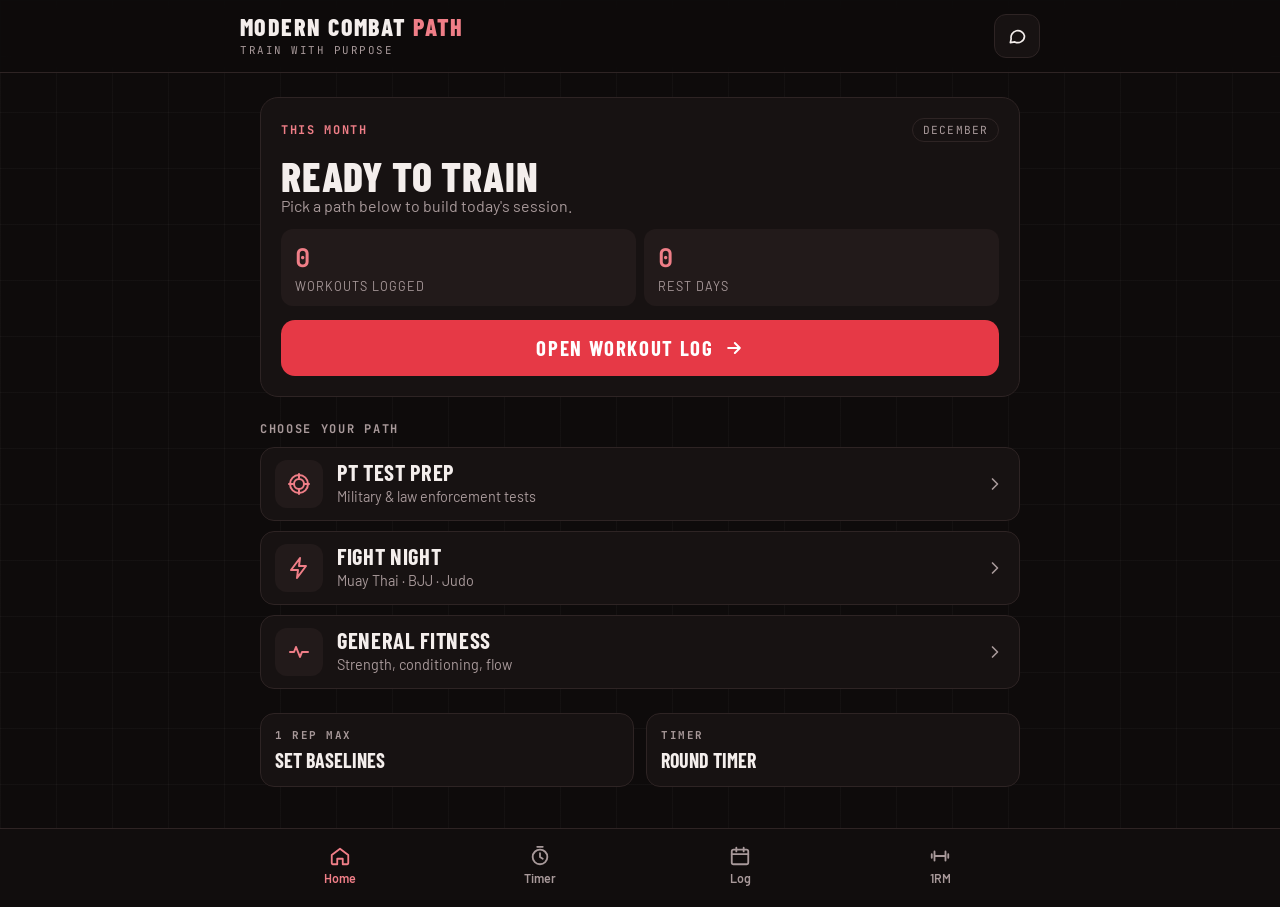
==== commit 1afe85aa: "Add files via upload" ====
--- a/app.html
+++ b/app.html
@@ -2,8 +2,12 @@
 <html lang="en">
 <head>
   <meta charset="UTF-8" />
-  <meta name="viewport" content="width=device-width, initial-scale=1.0" />
+  <meta name="viewport" content="width=device-width, initial-scale=1.0, viewport-fit=cover" />
+  <meta name="theme-color" content="#0E0B0B" />
   <title>Modern Combat Path</title>
+  <link rel="preconnect" href="https://fonts.googleapis.com" />
+  <link rel="preconnect" href="https://fonts.gstatic.com" crossorigin />
+  <link rel="stylesheet" href="https://fonts.googleapis.com/css2?family=Barlow+Condensed:wght@300;600;700;800&family=Barlow:wght@400;500;600;700&family=JetBrains+Mono:wght@500;700&display=swap" />
   <link rel="stylesheet" href="style.css" />
 </head>
 <body>
@@ -11,36 +15,66 @@
   <header>
     <div class="header-inner">
       <div>
-        <h1 class="logo" onclick="window.location.href='index.html'" title="Back to Home">MODERN COMBAT PATH</h1>
-        <p class="tagline">Train with purpose. Fight ready.</p>
+        <h1 class="logo" onclick="window.location.href='index.html'" title="Back to title page">Modern Combat <span>Path</span></h1>
+        <p class="tagline">Train with purpose</p>
       </div>
       <div class="header-actions">
-        <button class="header-btn" onclick="render1RMScreen(); showScreen('1rm')" title="Baseline Numbers">1RM</button>
-        <button class="header-btn" onclick="showTracker()" title="Workout Tracker">📅</button>
-        <button class="header-btn" onclick="document.getElementById('feedback-modal').style.display='flex'" title="Feedback" style="font-size:0.85rem; letter-spacing:0.05em; padding:6px 14px;">Feedback</button>
+        <button class="header-btn" onclick="document.getElementById('feedback-modal').style.display='flex'" aria-label="Send feedback" title="Feedback">
+          <svg viewBox="0 0 24 24" fill="none" stroke="currentColor" stroke-width="2" stroke-linecap="round" stroke-linejoin="round"><path d="M21 12a8 8 0 0 1-11.6 7.1L4 20l1-4.6A8 8 0 1 1 21 12z"/></svg>
+        </button>
       </div>
     </div>
   </header>
 
   <!-- HOME -->
   <div id="screen-home" class="screen active">
+    <section class="home-hero" aria-label="This month">
+      <div class="home-hero-top">
+        <span class="eyebrow">This month</span>
+        <span class="home-hero-pill" id="home-month-label"></span>
+      </div>
+      <div>
+        <div class="home-hero-title">Ready to train</div>
+        <div class="home-hero-sub">Pick a path below to build today's session.</div>
+      </div>
+      <div class="home-hero-stats">
+        <div class="home-stat"><strong id="home-stat-workouts">0</strong><span>Workouts logged</span></div>
+        <div class="home-stat"><strong id="home-stat-rest">0</strong><span>Rest days</span></div>
+      </div>
+      <button class="generate-btn block" onclick="showTracker()">
+        Open workout log
+        <svg width="20" height="20" viewBox="0 0 24 24" fill="none" stroke="currentColor" stroke-width="2.4" stroke-linecap="round" stroke-linejoin="round"><path d="M5 12h14M13 6l6 6-6 6"/></svg>
+      </button>
+    </section>
+
+    <h2 class="eyebrow section-label">Choose your path</h2>
+    <div class="path-list">
+      <button class="path-card" onclick="showScreen('pt-select')">
+        <span class="path-icon"><svg viewBox="0 0 24 24" fill="none" stroke="currentColor" stroke-width="2" stroke-linecap="round" stroke-linejoin="round"><circle cx="12" cy="12" r="9"/><circle cx="12" cy="12" r="5"/><path d="M12 2v4M12 18v4M2 12h4M18 12h4"/></svg></span>
+        <span class="path-text"><h3>PT Test Prep</h3><p>Military &amp; law enforcement tests</p></span>
+        <svg class="path-chevron" width="20" height="20" viewBox="0 0 24 24" fill="none" stroke="currentColor" stroke-width="2" stroke-linecap="round" stroke-linejoin="round"><path d="M9 6l6 6-6 6"/></svg>
+      </button>
+      <button class="path-card" onclick="showScreen('fight-select')">
+        <span class="path-icon"><svg viewBox="0 0 24 24" fill="none" stroke="currentColor" stroke-width="2" stroke-linecap="round" stroke-linejoin="round"><path d="M13 2L4 14h7l-1 8 9-12h-7l1-8z"/></svg></span>
+        <span class="path-text"><h3>Fight Night</h3><p>Muay Thai · BJJ · Judo</p></span>
+        <svg class="path-chevron" width="20" height="20" viewBox="0 0 24 24" fill="none" stroke="currentColor" stroke-width="2" stroke-linecap="round" stroke-linejoin="round"><path d="M9 6l6 6-6 6"/></svg>
+      </button>
+      <button class="path-card" onclick="showScreen('general-select')">
+        <span class="path-icon"><svg viewBox="0 0 24 24" fill="none" stroke="currentColor" stroke-width="2" stroke-linecap="round" stroke-linejoin="round"><path d="M3 12h4l2-5 4 10 2-5h6"/></svg></span>
+        <span class="path-text"><h3>General Fitness</h3><p>Strength, conditioning, flow</p></span>
+        <svg class="path-chevron" width="20" height="20" viewBox="0 0 24 24" fill="none" stroke="currentColor" stroke-width="2" stroke-linecap="round" stroke-linejoin="round"><path d="M9 6l6 6-6 6"/></svg>
+      </button>
+    </div>
+
     <div class="card-grid">
-      <div class="path-card" onclick="showScreen('pt-select')">
-        <h2>PT Test Prep</h2>
-        <p>Military and law enforcement fitness tests</p>
-      </div>
-      <div class="path-card" onclick="showScreen('fight-select')">
-        <h2>Fight Night</h2>
-        <p>Combat sports conditioning for fight camp or competition</p>
-      </div>
-      <div class="path-card" onclick="showScreen('general-select')">
-        <h2>General Fitness</h2>
-        <p>Targeted workouts for every fitness goal</p>
-      </div>
-      <div class="path-card" onclick="render1RMScreen(); showScreen('1rm')">
-        <h2>1 Rep Max</h2>
-        <p>1 rep max calculator</p>
-      </div>
+      <button class="tool-card" onclick="render1RMScreen(); showScreen('1rm')">
+        <span class="eyebrow">1 Rep Max</span>
+        <strong>Set baselines</strong>
+      </button>
+      <button class="tool-card" onclick="openTimer()">
+        <span class="eyebrow">Timer</span>
+        <strong>Round timer</strong>
+      </button>
     </div>
   </div>
 
@@ -56,6 +90,9 @@
       <div class="option-card" onclick="selectTest('navy-prt')"><strong>Navy</strong><span>PRT</span></div>
       <div class="option-card" onclick="selectTest('airforce-fa')"><strong>Air Force</strong><span>Fitness Assessment</span></div>
       <div class="option-card" onclick="selectTest('ntoa-pt')"><strong>Law Enforcement</strong><span>NTOA PT Test</span></div>
+      <div class="option-card" onclick="selectTest('txdps-pt')"><strong>TX DPS</strong><span>Physical Fitness Test</span></div>
+      <div class="option-card" onclick="selectTest('spacforce-fa')"><strong>Space Force</strong><span>Fitness Assessment</span></div>
+      <div class="option-card" onclick="selectTest('coastguard-pt')"><strong>Coast Guard</strong><span>PT Test</span></div>
       <div class="option-card highlight" onclick="showScreen('custom-test')"><strong>Custom</strong><span>Build Your Own Test</span></div>
     </div>
   </div>
@@ -68,8 +105,8 @@
     </div>
     <div class="option-grid">
       <div class="option-card" onclick="selectFight('muay-thai')"><strong>Muay Thai</strong><span>8 limbs</span></div>
-      <div class="option-card" onclick="selectFight('bjj')"><strong>BJJ</strong><span>Ground & submission</span></div>
-      <div class="option-card" onclick="selectFight('judo')"><strong>Judo</strong><span>Throws & grappling</span></div>
+      <div class="option-card" onclick="selectFight('bjj')"><strong>BJJ</strong><span>Ground &amp; submission</span></div>
+      <div class="option-card" onclick="selectFight('judo')"><strong>Judo</strong><span>Throws &amp; grappling</span></div>
     </div>
   </div>
 
@@ -80,16 +117,15 @@
       <h2>Select Your Focus</h2>
     </div>
     <div class="option-grid">
-      <div class="option-card" onclick="selectGeneral('full-body')"><strong>Full Body</strong><span>One exercise from every category</span></div>
-      <div class="option-card" onclick="selectGeneral('squat')"><strong>Squat</strong><span>Squat patterns & variations</span></div>
-      <div class="option-card" onclick="selectGeneral('hinge')"><strong>Hip Hinge</strong><span>Deadlifts, swings & hinges</span></div>
-      <div class="option-card" onclick="selectGeneral('push')"><strong>Push</strong><span>Chest, shoulders & triceps</span></div>
-      <div class="option-card" onclick="selectGeneral('pull')"><strong>Pull</strong><span>Back & biceps</span></div>
-      <div class="option-card" onclick="selectGeneral('carry')"><strong>Loaded Carry</strong><span>Farmer carries & loaded walks</span></div>
-      <div class="option-card" onclick="selectGeneral('core')"><strong>Core</strong><span>Stability & strength</span></div>
-      <div class="option-card" onclick="selectGeneral('conditioning')"><strong>Conditioning</strong><span style="font-size:0.72rem;opacity:0.75;">HIIT · CrossFit · HYROX</span></div>
-      <div class="option-card" onclick="selectGeneral('track-day')"><strong>Track Day</strong><span style="font-size:0.72rem;opacity:0.75;">Cardio · Plyometrics · Mobility</span></div>
-      <div class="option-card" onclick="selectGeneral('flow-state')"><strong>Flow State</strong><span style="font-size:0.72rem;opacity:0.75;">Yoga · Pilates</span></div>
+      <div class="option-card" onclick="selectGeneral('squat')"><strong>Squat</strong><span>Squat patterns &amp; variations</span></div>
+      <div class="option-card" onclick="selectGeneral('hinge')"><strong>Hip Hinge</strong><span>Deadlifts, swings &amp; hinges</span></div>
+      <div class="option-card" onclick="selectGeneral('push')"><strong>Push</strong><span>Chest, shoulders &amp; triceps</span></div>
+      <div class="option-card" onclick="selectGeneral('pull')"><strong>Pull</strong><span>Back &amp; biceps</span></div>
+      <div class="option-card" onclick="selectGeneral('carry')"><strong>Loaded Carry</strong><span>Farmer carries &amp; loaded walks</span></div>
+      <div class="option-card" onclick="selectGeneral('core')"><strong>Core</strong><span>Stability &amp; strength</span></div>
+      <div class="option-card" onclick="selectGeneral('conditioning')"><strong>Conditioning</strong><span>HIIT · CrossFit · HYROX</span></div>
+      <div class="option-card" onclick="selectGeneral('track-day')"><strong>Track Day</strong><span>Cardio · Plyometrics · Mobility</span></div>
+      <div class="option-card" onclick="selectGeneral('flow-state')"><strong>Flow State</strong><span>Yoga · Pilates</span></div>
     </div>
   </div>
 
@@ -99,24 +135,22 @@
       <button class="back-btn" id="plan-options-back">← Back</button>
       <h2 id="plan-options-title">What would you like?</h2>
     </div>
+    <div id="scores-card" style="display:none; margin-bottom:16px;">
+      <button class="action-btn" onclick="toggleScoresPanel()">View score standards</button>
+      <div id="pt-scores-panel" style="display:none; margin-top:12px;"></div>
+    </div>
     <div class="card-grid">
-      <div class="path-card" onclick="goToSingleWorkout()">
-        <div class="card-icon">⚡</div>
+      <button class="path-card" onclick="goToSingleWorkout()">
+        <span class="card-icon"><svg viewBox="0 0 24 24" fill="none" stroke="currentColor" stroke-width="2" stroke-linecap="round" stroke-linejoin="round"><path d="M13 2L4 14h7l-1 8 9-12h-7l1-8z"/></svg></span>
         <h2>Single Workout</h2>
         <p>Generate one session for today</p>
-      </div>
-      <div class="path-card" onclick="goToPlanBuilder()">
-        <div class="card-icon">📋</div>
+      </button>
+      <button class="path-card" onclick="goToPlanBuilder()">
+        <span class="card-icon"><svg viewBox="0 0 24 24" fill="none" stroke="currentColor" stroke-width="2" stroke-linecap="round" stroke-linejoin="round"><rect x="3" y="5" width="18" height="16" rx="2"/><path d="M3 10h18M8 3v4M16 3v4"/></svg></span>
         <h2>Training Plan</h2>
         <p>Build a progressive plan up to 8 weeks</p>
-      </div>
-      <div class="path-card" id="scores-card" style="display:none;" onclick="toggleScoresPanel()">
-        <div class="card-icon">📊</div>
-        <h2>Scores</h2>
-        <p>Min &amp; max scores for your test</p>
-      </div>
-    </div>
-    <div id="pt-scores-panel" style="display:none; padding: 0 1rem 1.5rem;"></div>
+      </button>
+    </div>
   </div>
 
   <!-- SINGLE WORKOUT CUSTOMISE -->
@@ -142,9 +176,9 @@
           <button type="button" class="toggle-btn" data-group="equip" data-value="garage">Garage Gym</button>
           <button type="button" class="toggle-btn" data-group="equip" data-value="full">Full Gym</button>
         </div>
-        <div id="single-garage-info" style="display:none; margin-top:8px; font-size:0.8rem; color:var(--muted);">
+        <div id="single-garage-info" style="display:none; margin-top:8px; font-size:0.9rem; color:var(--muted);">
           <span id="single-garage-summary">No equipment selected</span>
-          <button type="button" onclick="openGarageModal('single')" style="background:none; border:none; color:var(--accent); cursor:pointer; font-size:0.8rem; margin-left:8px; text-decoration:underline;">Edit Equipment</button>
+          <button type="button" onclick="openGarageModal('single')" style="background:none; border:none; color:var(--accent-text); font-size:0.9rem; margin-left:8px; text-decoration:underline; min-height:44px;">Edit Equipment</button>
         </div>
       </div>
       <div class="form-group" id="single-partner-wrap" style="display:none;">
@@ -155,10 +189,10 @@
         </div>
       </div>
       <div class="form-group" id="single-bags-wrap" style="display:none;">
-        <label>Bags & Pads?</label>
+        <label>Bags &amp; Pads?</label>
         <div class="btn-group">
           <button type="button" class="toggle-btn active" data-group="hasBags" data-value="no">No Bags</button>
-          <button type="button" class="toggle-btn" data-group="hasBags" data-value="yes">Bags & Pads</button>
+          <button type="button" class="toggle-btn" data-group="hasBags" data-value="yes">Bags &amp; Pads</button>
         </div>
       </div>
       <button type="button" class="generate-btn" onclick="generateSingleWorkout()">Generate Workout →</button>
@@ -173,8 +207,12 @@
     </div>
     <div id="workout-output"></div>
     <div class="workout-actions no-print">
+      <button class="generate-btn block" onclick="openTimer()">
+        <svg width="20" height="20" viewBox="0 0 24 24" fill="currentColor"><path d="M7 4l13 8-13 8z"/></svg>
+        Start round timer
+      </button>
       <button class="action-btn" onclick="generateSingleWorkout()">↺ New Workout</button>
-      <button class="action-btn" onclick="window.print()">🖨 Save as PDF</button>
+      <button class="action-btn" onclick="window.print()">Save as PDF</button>
     </div>
   </div>
 
@@ -223,9 +261,9 @@
           <button type="button" class="toggle-btn" data-group="planEquip" data-value="garage">Garage Gym</button>
           <button type="button" class="toggle-btn" data-group="planEquip" data-value="full">Full Gym</button>
         </div>
-        <div id="plan-garage-info" style="display:none; margin-top:8px; font-size:0.8rem; color:var(--muted);">
+        <div id="plan-garage-info" style="display:none; margin-top:8px; font-size:0.9rem; color:var(--muted);">
           <span id="plan-garage-summary">No equipment selected</span>
-          <button type="button" onclick="openGarageModal('plan')" style="background:none; border:none; color:var(--accent); cursor:pointer; font-size:0.8rem; margin-left:8px; text-decoration:underline;">Edit Equipment</button>
+          <button type="button" onclick="openGarageModal('plan')" style="background:none; border:none; color:var(--accent-text); font-size:0.9rem; margin-left:8px; text-decoration:underline; min-height:44px;">Edit Equipment</button>
         </div>
       </div>
       <div class="form-group" id="plan-partner-wrap" style="display:none;">
@@ -236,10 +274,10 @@
         </div>
       </div>
       <div class="form-group" id="plan-bags-wrap" style="display:none;">
-        <label>Bags & Pads?</label>
+        <label>Bags &amp; Pads?</label>
         <div class="btn-group">
           <button type="button" class="toggle-btn active" data-group="planHasBags" data-value="no">No Bags</button>
-          <button type="button" class="toggle-btn" data-group="planHasBags" data-value="yes">Bags & Pads</button>
+          <button type="button" class="toggle-btn" data-group="planHasBags" data-value="yes">Bags &amp; Pads</button>
         </div>
       </div>
       <button type="button" class="generate-btn" onclick="buildPlan()">Generate My Plan →</button>
@@ -252,9 +290,9 @@
       <button class="back-btn" onclick="showScreen('plan-builder')">← Back</button>
       <h2 id="plan-output-title">Your Training Plan</h2>
     </div>
-    <div class="workout-actions no-print" style="margin-bottom:24px">
+    <div class="workout-actions no-print" style="margin:0 0 20px">
       <button class="action-btn" onclick="buildPlan()">↺ Regenerate</button>
-      <button class="action-btn" onclick="printPlan()">🖨 Save as PDF</button>
+      <button class="action-btn" onclick="printPlan()">Save as PDF</button>
     </div>
     <div id="plan-output"></div>
   </div>
@@ -267,22 +305,22 @@
     </div>
     <div class="custom-test-builder">
       <p class="helper-text">Add the events in your test. Each event will be included in your training program.</p>
-      <div id="custom-events-list"></div>
+      <div id="custom-events-list" style="display:flex; flex-direction:column; gap:8px;"></div>
       <div class="add-event-row">
-        <input type="text" id="event-name-input" placeholder="Event name (e.g. Push-ups, 2-mile run)" />
-        <input type="text" id="event-goal-input" placeholder="Goal / standard (e.g. 60 reps, sub 16:00)" />
+        <input type="text" id="event-name-input" placeholder="Event name (e.g. Push-ups, 2-mile run)" aria-label="Event name" />
+        <input type="text" id="event-goal-input" placeholder="Goal / standard (e.g. 60 reps, sub 16:00)" aria-label="Goal or standard" />
         <button type="button" class="add-event-btn" onclick="addCustomEvent()">+ Add</button>
       </div>
       <div class="form-group" style="margin-top:24px">
-        <label>Test Name</label>
+        <label for="custom-test-name">Test Name</label>
         <input type="text" id="custom-test-name" placeholder="My PT Test" class="text-input" />
       </div>
       <div style="display:flex;gap:12px;margin-top:16px;flex-wrap:wrap">
-        <button type="button" class="generate-btn" onclick="saveAndTrainCustomTest()">Save & Continue →</button>
+        <button type="button" class="generate-btn" onclick="saveAndTrainCustomTest()">Save &amp; Continue →</button>
         <button type="button" class="action-btn" onclick="loadSavedTests()">Load Saved Test</button>
       </div>
       <div id="saved-tests-panel" style="display:none;margin-top:24px">
-        <h3>Saved Tests</h3>
+        <h3 class="eyebrow" style="margin-bottom:10px">Saved Tests</h3>
         <div id="saved-tests-list"></div>
       </div>
     </div>
@@ -298,7 +336,7 @@
       <!-- rendered by 1rm.js -->
     </div>
     <div id="orm-save-btns" style="margin-top:28px; display:flex; gap:12px; flex-wrap:wrap;">
-      <button class="generate-btn" onclick="saveAndContinue1RM()">Save & Continue →</button>
+      <button class="generate-btn" onclick="saveAndContinue1RM()">Save &amp; Continue →</button>
     </div>
     <div id="orm-pct-section" style="display:none; margin-top:8px;"></div>
   </div>
@@ -307,12 +345,12 @@
   <div id="screen-tracker" class="screen">
     <div class="screen-header">
       <button class="back-btn" onclick="showScreen('home')">← Back</button>
-      <h2>Workout Tracker</h2>
+      <h2>Workout Log</h2>
     </div>
     <div class="tracker-header">
-      <button class="cal-nav" onclick="trackerPrevMonth()">‹</button>
+      <button class="cal-nav" onclick="trackerPrevMonth()" aria-label="Previous month">‹</button>
       <span id="tracker-month-label" class="cal-month-label"></span>
-      <button class="cal-nav" onclick="trackerNextMonth()">›</button>
+      <button class="cal-nav" onclick="trackerNextMonth()" aria-label="Next month">›</button>
     </div>
     <div class="cal-day-names">
       <span>Mon</span><span>Tue</span><span>Wed</span><span>Thu</span><span>Fri</span><span>Sat</span><span>Sun</span>
@@ -321,106 +359,144 @@
     <div id="tracker-day-detail" class="day-detail" style="display:none"></div>
   </div>
 
-  <!-- ── TIMER WIDGET (floating) ── -->
-  <div id="timer-widget" class="timer-widget" style="display:none">
-    <button class="timer-fab" onclick="toggleTimer()" title="Timer">⏱</button>
-    <div id="timer-panel" class="timer-panel" style="display:none">
-      <div class="timer-tabs">
-        <button class="timer-tab active" onclick="switchTimerMode('round')" id="tab-round">Round Timer</button>
-        <button class="timer-tab" onclick="switchTimerMode('countdown')" id="tab-countdown">Countdown</button>
-      </div>
-
-      <!-- Round Timer -->
-      <div id="timer-mode-round">
-        <div class="timer-config">
-          <div class="timer-config-row">
-            <label>Rounds</label>
-            <div class="num-adj">
-              <button onclick="adjTimer('rounds',-1)">−</button>
-              <span id="cfg-rounds">5</span>
-              <button onclick="adjTimer('rounds',1)">+</button>
-            </div>
-          </div>
-          <div class="timer-config-row">
-            <label>Work (min)</label>
-            <div class="num-adj">
-              <button onclick="adjTimer('workMin',-1)">−</button>
-              <span id="cfg-workMin">3</span>
-              <button onclick="adjTimer('workMin',1)">+</button>
-            </div>
-          </div>
-          <div class="timer-config-row">
-            <label>Rest (sec)</label>
-            <div class="num-adj">
-              <button onclick="adjTimer('restSec',-5)">−</button>
-              <span id="cfg-restSec">60</span>
-              <button onclick="adjTimer('restSec',5)">+</button>
-            </div>
-          </div>
-        </div>
-      </div>
-
-      <!-- Countdown -->
-      <div id="timer-mode-countdown" style="display:none">
-        <div class="timer-config">
-          <div class="timer-config-row">
-            <label>Minutes</label>
-            <div class="num-adj">
-              <button onclick="adjTimer('cdMin',-1)">−</button>
-              <span id="cfg-cdMin">3</span>
-              <button onclick="adjTimer('cdMin',1)">+</button>
-            </div>
-          </div>
-          <div class="timer-config-row">
-            <label>Seconds</label>
-            <div class="num-adj">
-              <button onclick="adjTimer('cdSec',-5)">−</button>
-              <span id="cfg-cdSec">0</span>
-              <button onclick="adjTimer('cdSec',5)">+</button>
-            </div>
-          </div>
-        </div>
-      </div>
-
-      <div class="timer-display">
-        <div class="timer-phase" id="timer-phase">READY</div>
+  <!-- ── TIMER (full screen) ── -->
+  <div id="screen-timer" class="screen">
+    <div class="screen-header">
+      <button class="back-btn" onclick="closeTimer()">← Back</button>
+      <h2>Timer</h2>
+    </div>
+
+    <div class="timer-tabs" role="group" aria-label="Timer mode">
+      <button class="timer-tab active" onclick="switchTimerMode('round')" id="tab-round">Round Timer</button>
+      <button class="timer-tab" onclick="switchTimerMode('countdown')" id="tab-countdown">Countdown</button>
+    </div>
+
+    <div class="timer-dots" id="timer-dots" aria-hidden="true"></div>
+
+    <div class="timer-ring-wrap" id="timer-ring-wrap">
+      <svg viewBox="0 0 320 320" aria-hidden="true">
+        <circle class="timer-ring-track" cx="160" cy="160" r="140"/>
+        <circle class="timer-ring-progress" id="timer-ring" cx="160" cy="160" r="140" stroke-dasharray="879.6" stroke-dashoffset="0" transform="rotate(-90 160 160)"/>
+      </svg>
+      <div class="timer-display" aria-live="polite">
+        <div class="timer-phase phase-idle" id="timer-phase">READY</div>
         <div class="timer-clock" id="timer-clock">3:00</div>
         <div class="timer-round-info" id="timer-round-info"></div>
       </div>
-      <div class="timer-controls">
-        <button class="timer-ctrl-btn" onclick="startTimer()">▶ Start</button>
-        <button class="timer-ctrl-btn" onclick="pauseTimer()">⏸ Pause</button>
-        <button class="timer-ctrl-btn" onclick="resetTimer()">↺ Reset</button>
-      </div>
-    </div>
-  </div>
+    </div>
+
+    <div class="timer-controls">
+      <button class="timer-ctrl-btn" onclick="resetTimer()" aria-label="Reset">
+        <svg viewBox="0 0 24 24" fill="none" stroke="currentColor" stroke-width="2" stroke-linecap="round" stroke-linejoin="round"><path d="M3 12a9 9 0 1 0 3-6.7L3 8M3 3v5h5"/></svg>
+      </button>
+      <button class="timer-ctrl-btn primary" id="timer-play" onclick="toggleTimerRun()" aria-label="Start">
+        <svg id="timer-play-icon" viewBox="0 0 24 24" fill="currentColor"><path d="M8 4l13 8-13 8z"/></svg>
+      </button>
+      <button class="timer-ctrl-btn" onclick="skipTimerPhase()" aria-label="Skip to next phase">
+        <svg viewBox="0 0 24 24" fill="none" stroke="currentColor" stroke-width="2" stroke-linecap="round" stroke-linejoin="round"><path d="M5 4l10 8-10 8zM19 5v14"/></svg>
+      </button>
+    </div>
+
+    <!-- Round Timer settings -->
+    <div id="timer-mode-round">
+      <div class="timer-config">
+        <div class="timer-config-row">
+          <label>Rounds</label>
+          <div class="num-adj">
+            <button onclick="adjTimer('rounds',-1)" aria-label="Fewer rounds">−</button>
+            <span id="cfg-rounds">5</span>
+            <button onclick="adjTimer('rounds',1)" aria-label="More rounds">+</button>
+          </div>
+        </div>
+        <div class="timer-config-row">
+          <label>Work (min)</label>
+          <div class="num-adj">
+            <button onclick="adjTimer('workMin',-1)" aria-label="Less work time">−</button>
+            <span id="cfg-workMin">3</span>
+            <button onclick="adjTimer('workMin',1)" aria-label="More work time">+</button>
+          </div>
+        </div>
+        <div class="timer-config-row">
+          <label>Rest (sec)</label>
+          <div class="num-adj">
+            <button onclick="adjTimer('restSec',-5)" aria-label="Less rest">−</button>
+            <span id="cfg-restSec">60</span>
+            <button onclick="adjTimer('restSec',5)" aria-label="More rest">+</button>
+          </div>
+        </div>
+      </div>
+    </div>
+
+    <!-- Countdown settings -->
+    <div id="timer-mode-countdown" style="display:none">
+      <div class="timer-config">
+        <div class="timer-config-row">
+          <label>Minutes</label>
+          <div class="num-adj">
+            <button onclick="adjTimer('cdMin',-1)" aria-label="Fewer minutes">−</button>
+            <span id="cfg-cdMin">3</span>
+            <button onclick="adjTimer('cdMin',1)" aria-label="More minutes">+</button>
+          </div>
+        </div>
+        <div class="timer-config-row">
+          <label>Seconds</label>
+          <div class="num-adj">
+            <button onclick="adjTimer('cdSec',-5)" aria-label="Fewer seconds">−</button>
+            <span id="cfg-cdSec">0</span>
+            <button onclick="adjTimer('cdSec',5)" aria-label="More seconds">+</button>
+          </div>
+        </div>
+      </div>
+    </div>
+  </div>
+
+  <!-- ── TIMER SHORTCUT (floating, on workout screens) ── -->
+  <div id="timer-widget" class="timer-widget no-print" style="display:none">
+    <button class="timer-fab" onclick="openTimer()" aria-label="Open timer" title="Timer">
+      <svg viewBox="0 0 24 24" fill="none" stroke="currentColor" stroke-width="2" stroke-linecap="round" stroke-linejoin="round"><circle cx="12" cy="13" r="8"/><path d="M12 9v4l3 2M9 2h6"/></svg>
+    </button>
+  </div>
+
+  <!-- ── BOTTOM NAV ── -->
+  <nav class="bottom-nav no-print" aria-label="Main">
+    <div class="bottom-nav-inner">
+      <button class="nav-item active" data-nav="home" onclick="showScreen('home')">
+        <svg viewBox="0 0 24 24" fill="none" stroke="currentColor" stroke-width="2" stroke-linecap="round" stroke-linejoin="round"><path d="M3 11l9-7 9 7v9a1 1 0 0 1-1 1h-5v-6H9v6H4a1 1 0 0 1-1-1z"/></svg>
+        Home
+      </button>
+      <button class="nav-item" data-nav="timer" onclick="openTimer()">
+        <svg viewBox="0 0 24 24" fill="none" stroke="currentColor" stroke-width="2" stroke-linecap="round" stroke-linejoin="round"><circle cx="12" cy="13" r="8"/><path d="M12 9v4l3 2M9 2h6"/></svg>
+        Timer
+      </button>
+      <button class="nav-item" data-nav="tracker" onclick="showTracker()">
+        <svg viewBox="0 0 24 24" fill="none" stroke="currentColor" stroke-width="2" stroke-linecap="round" stroke-linejoin="round"><rect x="3" y="5" width="18" height="16" rx="2"/><path d="M3 10h18M8 3v4M16 3v4"/></svg>
+        Log
+      </button>
+      <button class="nav-item" data-nav="1rm" onclick="render1RMScreen(); showScreen('1rm')">
+        <svg viewBox="0 0 24 24" fill="none" stroke="currentColor" stroke-width="2" stroke-linecap="round" stroke-linejoin="round"><path d="M6 7v10M18 7v10M3 10v4M21 10v4M6 12h12"/></svg>
+        1RM
+      </button>
+    </div>
+  </nav>
 
   <!-- ─── FEEDBACK MODAL ─── -->
-  <div id="feedback-modal" style="display:none; position:fixed; inset:0; z-index:9999; background:rgba(0,0,0,0.8); align-items:center; justify-content:center; padding:20px;">
-    <div style="background:#170808; border:1px solid rgba(230,57,70,0.3); max-width:560px; width:100%; position:relative;">
-
-      <!-- Header -->
-      <div style="display:flex; align-items:center; justify-content:space-between; padding:18px 22px; border-bottom:1px solid rgba(230,57,70,0.15);">
-        <span style="font-family:'Courier New',monospace; font-size:0.7rem; letter-spacing:0.22em; text-transform:uppercase; color:#e63946;">// Feedback</span>
-        <button onclick="closeFeedback()" style="background:none; border:none; color:#b89898; font-size:1.3rem; cursor:pointer; line-height:1; padding:0 4px;">✕</button>
-      </div>
-
-      <!-- Body -->
-      <div style="padding:28px 22px 22px;">
-        <p style="font-size:1rem; font-weight:700; text-transform:uppercase; letter-spacing:0.05em; color:#f5f0f0; margin-bottom:6px;">Any changes or additions you would like to see?</p>
-        <p style="font-family:'Courier New',monospace; font-size:0.68rem; color:#b89898; letter-spacing:0.1em; text-transform:uppercase; margin-bottom:18px;">Your input shapes the platform.</p>
-        <textarea id="feedback-text"
-          placeholder="Type your feedback here..."
-          rows="6"
-          style="width:100%; background:#200d0d; border:1px solid #3a1515; color:#f5f0f0; font-size:0.92rem; line-height:1.6; padding:12px 14px; resize:vertical; font-family:inherit; outline:none;">
-        </textarea>
+  <div id="feedback-modal" class="modal-backdrop">
+    <div class="modal" role="dialog" aria-modal="true" aria-labelledby="feedback-title">
+      <div class="modal-head">
+        <span class="modal-title" id="feedback-title">Feedback</span>
+        <button class="modal-close" onclick="closeFeedback()" aria-label="Close">✕</button>
+      </div>
+      <div class="modal-body">
+        <p style="font-size:1.05rem; font-weight:600; margin-bottom:6px;">Any changes or additions you would like to see?</p>
+        <p style="font-size:0.9rem; color:var(--muted); margin-bottom:16px;">Your input shapes the platform.</p>
+        <textarea id="feedback-text" placeholder="Type your feedback here..." rows="6" aria-label="Your feedback"></textarea>
 
         <!-- Status message -->
-        <div id="feedback-status" style="display:none; font-family:'Courier New',monospace; font-size:0.7rem; letter-spacing:0.12em; text-transform:uppercase; margin-top:12px;"></div>
-
-        <div style="display:flex; gap:10px; margin-top:16px; justify-content:flex-end;">
-          <button onclick="closeFeedback()" style="background:none; border:1px solid #3a1515; color:#b89898; padding:10px 22px; font-size:0.78rem; cursor:pointer; letter-spacing:0.08em; text-transform:uppercase;">Cancel</button>
-          <button onclick="submitFeedback()" style="background:#e63946; border:1px solid #e63946; color:#fff; padding:10px 28px; font-size:0.78rem; font-weight:700; cursor:pointer; letter-spacing:0.08em; text-transform:uppercase; transition:background 0.2s;">Submit</button>
+        <div id="feedback-status" style="display:none; font-family:var(--mono); font-size:0.8rem; letter-spacing:0.08em; text-transform:uppercase; margin-top:12px;"></div>
+
+        <div class="modal-actions">
+          <button class="action-btn" onclick="closeFeedback()">Cancel</button>
+          <button class="generate-btn" onclick="submitFeedback()">Submit</button>
         </div>
       </div>
     </div>
@@ -439,13 +515,13 @@
       const status = document.getElementById('feedback-status');
       if (!text) {
         status.style.display = 'block';
-        status.style.color = '#e63946';
+        status.style.color = 'var(--accent-text)';
         status.textContent = 'Please enter your feedback before submitting.';
         return;
       }
 
       status.style.display = 'block';
-      status.style.color = '#b89898';
+      status.style.color = 'var(--muted)';
       status.textContent = 'Sending...';
 
       const formData = new FormData();
@@ -457,27 +533,27 @@
         body: formData
       })
         .then(() => {
-          status.style.color = '#4caf50';
+          status.style.color = 'var(--done)';
           status.textContent = 'Feedback received. Thank you.';
           document.getElementById('feedback-text').value = '';
           setTimeout(closeFeedback, 2200);
         })
         .catch(() => {
-          status.style.color = '#e63946';
+          status.style.color = 'var(--accent-text)';
           status.textContent = 'Submission failed. Please try again.';
         });
     }
   </script>
 
   <!-- ─── GARAGE GYM MODAL ─── -->
-  <div id="garage-modal" style="display:none; position:fixed; inset:0; z-index:10000; background:rgba(0,0,0,0.85); align-items:center; justify-content:center; padding:20px;">
-    <div style="background:#170808; border:1px solid rgba(230,57,70,0.3); max-width:480px; width:100%;">
-      <div style="display:flex; align-items:center; justify-content:space-between; padding:18px 22px; border-bottom:1px solid rgba(230,57,70,0.15);">
-        <span style="font-family:'Courier New',monospace; font-size:0.7rem; letter-spacing:0.22em; text-transform:uppercase; color:#e63946;">// Garage Gym Equipment</span>
-        <button onclick="closeGarageModal()" style="background:none; border:none; color:#b89898; font-size:1.3rem; cursor:pointer; padding:0 4px;">✕</button>
-      </div>
-      <div style="padding:22px;">
-        <p style="font-family:'Courier New',monospace; font-size:0.7rem; color:#b89898; letter-spacing:0.1em; text-transform:uppercase; margin-bottom:18px;">Select the equipment you have access to:</p>
+  <div id="garage-modal" class="modal-backdrop" style="z-index:10000;">
+    <div class="modal" role="dialog" aria-modal="true" aria-labelledby="garage-title" style="max-width:480px;">
+      <div class="modal-head">
+        <span class="modal-title" id="garage-title">Garage Gym Equipment</span>
+        <button class="modal-close" onclick="closeGarageModal()" aria-label="Close">✕</button>
+      </div>
+      <div class="modal-body">
+        <p style="font-size:0.95rem; color:var(--muted); margin-bottom:16px;">Select the equipment you have access to:</p>
         <div class="garage-equip-grid">
           <label class="garage-equip-item"><input type="checkbox" value="db" id="ge-db"> <span>Dumbbells</span></label>
           <label class="garage-equip-item"><input type="checkbox" value="kb" id="ge-kb"> <span>Kettlebells</span></label>
@@ -488,9 +564,9 @@
           <label class="garage-equip-item"><input type="checkbox" value="landmine" id="ge-landmine"> <span>Landmine</span></label>
           <label class="garage-equip-item"><input type="checkbox" value="sandbag" id="ge-sandbag"> <span>Sandbags</span></label>
         </div>
-        <div style="display:flex; gap:10px; margin-top:20px; justify-content:flex-end;">
-          <button onclick="closeGarageModal()" style="background:none; border:1px solid #3a1515; color:#b89898; padding:10px 22px; font-size:0.78rem; cursor:pointer; letter-spacing:0.08em; text-transform:uppercase;">Cancel</button>
-          <button onclick="saveGarageEquip()" style="background:#e63946; border:1px solid #e63946; color:#fff; padding:10px 28px; font-size:0.78rem; font-weight:700; cursor:pointer; letter-spacing:0.08em; text-transform:uppercase;">Save →</button>
+        <div class="modal-actions">
+          <button class="action-btn" onclick="closeGarageModal()">Cancel</button>
+          <button class="generate-btn" onclick="saveGarageEquip()">Save →</button>
         </div>
       </div>
     </div>
--- a/style.css
+++ b/style.css
@@ -2,29 +2,46 @@
 *, *::before, *::after { box-sizing: border-box; margin: 0; padding: 0; }
 
 :root {
-  --bg: #0d0505;
-  --surface: #170808;
-  --surface2: #200d0d;
-  --border: #3a1515;
-  --accent: #e63946;
-  --accent2: #ff6b6b;
-  --text: #f5f0f0;
-  --muted: #b89898;
-  --radius: 10px;
+  --bg: #0E0B0B;
+  --surface: #171212;
+  --surface2: #221A1A;
+  --border: #2E2424;
+  --border2: #4A3A3B;
+  --accent: #E63946;
+  --accent-text: #EF7E87;   /* accent tint for small text on dark */
+  --on-accent: #FFFFFF;
+  --accent2: #FF6B6B;
+  --rest: #6AA5F7;
+  --rest-text: #8DBBFA;
+  --done: #4ADE80;
+  --text: #F4EEEC;
+  --muted: #A8999A;
+  --muted2: #C9BCBD;
+  --radius: 14px;
+  --display: 'Barlow Condensed', 'Arial Narrow', sans-serif;
+  --body: 'Barlow', 'Segoe UI', system-ui, sans-serif;
+  --mono: 'JetBrains Mono', 'Courier New', monospace;
+  --nav-h: 72px;
 }
 
 body {
   background: var(--bg);
   color: var(--text);
-  font-family: 'Segoe UI', system-ui, sans-serif;
+  font-family: var(--body);
+  font-size: 16px;
   min-height: 100vh;
   display: flex;
   flex-direction: column;
   align-items: center;
   position: relative;
-}
-
-/* ── Blueprint Background ── */
+  padding-bottom: calc(var(--nav-h) + env(safe-area-inset-bottom, 0px));
+}
+
+button, input, textarea, select { font-family: inherit; }
+button { cursor: pointer; }
+:focus-visible { outline: 2px solid var(--accent-text); outline-offset: 2px; }
+
+/* ── Subtle grid background ── */
 body::before {
   content: '';
   position: fixed;
@@ -32,60 +49,76 @@
   pointer-events: none;
   z-index: 0;
   background-image:
-    linear-gradient(rgba(230,57,70,0.035) 1px, transparent 1px),
-    linear-gradient(90deg, rgba(230,57,70,0.035) 1px, transparent 1px);
-  background-size: 52px 52px;
-}
-
-body::after {
-  content: '';
-  position: fixed;
-  inset: 0;
-  pointer-events: none;
-  z-index: 0;
-  background-image: repeating-linear-gradient(
-    0deg, transparent, transparent 3px,
-    rgba(0,0,0,0.10) 3px, rgba(0,0,0,0.10) 4px
-  );
+    linear-gradient(rgba(244,238,236,0.03) 1px, transparent 1px),
+    linear-gradient(90deg, rgba(244,238,236,0.03) 1px, transparent 1px);
+  background-size: 56px 56px;
 }
 
 header, .screen, main, footer { position: relative; z-index: 1; }
 
-/* ── Header ── */
+/* ── Header / top bar ── */
 header {
   width: 100%;
-  background: var(--surface);
-  border-bottom: 2px solid var(--accent);
-  text-align: center;
-  padding: 20px 16px 14px;
+  background: rgba(14,11,11,0.92);
+  backdrop-filter: blur(10px);
+  border-bottom: 1px solid var(--border);
+  padding: 14px 20px;
   position: sticky;
   top: 0;
   z-index: 10;
 }
 
+.header-inner {
+  max-width: 800px;
+  margin: 0 auto;
+  display: flex;
+  justify-content: space-between;
+  align-items: center;
+  gap: 12px;
+}
+
 .logo {
-  font-size: 2rem;
-  font-weight: 900;
-  letter-spacing: 0.18em;
-  color: var(--accent);
+  font-family: var(--display);
+  font-size: 1.5rem;
+  font-weight: 800;
+  letter-spacing: 0.06em;
+  line-height: 1;
+  color: var(--text);
   cursor: pointer;
   text-transform: uppercase;
 }
+.logo span { color: var(--accent-text); }
 
 .tagline {
-  font-size: 0.8rem;
+  font-family: var(--mono);
+  font-size: 0.68rem;
   color: var(--muted);
-  letter-spacing: 0.12em;
+  letter-spacing: 0.14em;
   margin-top: 4px;
   text-transform: uppercase;
 }
+
+.header-actions { display: flex; gap: 6px; }
+.header-btn {
+  min-width: 44px; height: 44px;
+  padding: 0 12px;
+  border-radius: 12px;
+  border: 1px solid var(--border);
+  background: var(--surface);
+  color: var(--text);
+  display: inline-flex; align-items: center; justify-content: center; gap: 6px;
+  font-size: 0.85rem; font-weight: 600;
+  transition: border-color 0.15s, color 0.15s;
+}
+.header-btn:hover { border-color: var(--accent); color: var(--accent-text); }
+.header-btn svg { width: 20px; height: 20px; }
 
 /* ── Screens ── */
 .screen {
   display: none;
   width: 100%;
   max-width: 800px;
-  padding: 32px 16px 60px;
+  padding: 24px 20px 48px;
   animation: fadeIn 0.2s ease;
 }
 
@@ -99,129 +132,206 @@
 .screen-header {
   display: flex;
   align-items: center;
-  gap: 16px;
-  margin-bottom: 28px;
+  flex-wrap: wrap;
+  gap: 14px;
+  margin-bottom: 24px;
 }
 
 .screen-header h2 {
-  font-size: 1.4rem;
+  font-family: var(--display);
+  font-size: 2.2rem;
+  font-weight: 800;
+  line-height: 0.95;
+  letter-spacing: 0.02em;
+  text-transform: uppercase;
+}
+
+.screen-sub { font-size: 0.95rem; color: var(--muted); margin-top: 4px; line-height: 1.5; flex-basis: 100%; }
+
+.eyebrow {
+  font-family: var(--mono);
+  font-size: 0.75rem;
   font-weight: 700;
-  letter-spacing: 0.05em;
+  letter-spacing: 0.14em;
+  text-transform: uppercase;
+  color: var(--muted);
 }
 
 /* ── Back Button ── */
 .back-btn {
-  background: none;
-  border: 1px solid var(--border);
-  color: var(--muted);
-  padding: 6px 14px;
-  border-radius: var(--radius);
-  cursor: pointer;
-  font-size: 0.85rem;
+  height: 44px;
+  background: var(--surface);
+  border: 1px solid var(--border);
+  color: var(--text);
+  padding: 0 16px;
+  border-radius: 12px;
+  font-size: 0.95rem;
+  font-weight: 600;
   white-space: nowrap;
   transition: border-color 0.15s, color 0.15s;
 }
-.back-btn:hover { border-color: var(--accent); color: var(--accent); }
-
-/* ── Home Path Cards ── */
+.back-btn:hover { border-color: var(--accent); color: var(--accent-text); }
+
+/* ── Home ── */
+.home-hero {
+  background: var(--surface);
+  border: 1px solid var(--border);
+  border-radius: 18px;
+  padding: 20px;
+  display: flex;
+  flex-direction: column;
+  gap: 14px;
+  margin-bottom: 24px;
+}
+.home-hero-top { display: flex; justify-content: space-between; align-items: center; gap: 10px; }
+.home-hero .eyebrow { color: var(--accent-text); }
+.home-hero-pill {
+  font-family: var(--mono); font-size: 0.7rem; letter-spacing: 0.1em; text-transform: uppercase;
+  color: var(--muted); border: 1px solid var(--border); border-radius: 999px; padding: 4px 10px;
+}
+.home-hero-title {
+  font-family: var(--display); font-weight: 800; font-size: 2.6rem; line-height: 0.95;
+  text-transform: uppercase; letter-spacing: 0.02em;
+}
+.home-hero-sub { font-size: 1rem; color: var(--muted); }
+.home-hero-stats { display: grid; grid-template-columns: repeat(2, minmax(0, 1fr)); gap: 8px; }
+.home-stat { background: var(--surface2); border-radius: 12px; padding: 12px 14px; }
+.home-stat strong { display: block; font-family: var(--mono); font-size: 1.6rem; color: var(--accent-text); }
+.home-stat span { font-size: 0.78rem; color: var(--muted); text-transform: uppercase; letter-spacing: 0.08em; }
+
+.section-label { margin: 0 0 10px; }
+
+.path-list { display: flex; flex-direction: column; gap: 10px; margin-bottom: 24px; }
+
+.path-card {
+  display: flex; align-items: center; gap: 14px;
+  width: 100%;
+  text-align: left;
+  background: var(--surface);
+  border: 1px solid var(--border);
+  border-radius: var(--radius);
+  padding: 12px 14px;
+  color: var(--text);
+  cursor: pointer;
+  transition: border-color 0.2s, transform 0.15s, background 0.2s;
+}
+.path-card:hover { border-color: var(--accent); background: var(--surface2); transform: translateY(-2px); }
+.path-icon {
+  width: 48px; height: 48px; flex-shrink: 0; border-radius: 12px;
+  background: var(--surface2); color: var(--accent-text);
+  display: flex; align-items: center; justify-content: center;
+}
+.path-icon svg { width: 24px; height: 24px; }
+.path-text { flex-grow: 1; display: flex; flex-direction: column; gap: 2px; min-width: 0; }
+.path-card h2, .path-card h3 {
+  font-family: var(--display); font-weight: 700; font-size: 1.4rem;
+  text-transform: uppercase; letter-spacing: 0.03em; line-height: 1.1;
+}
+.path-card p { font-size: 0.9rem; color: var(--muted); line-height: 1.4; }
+.path-chevron { color: var(--muted); flex-shrink: 0; }
+
+/* Two-up cards (plan options, tools) */
 .card-grid {
   display: grid;
-  grid-template-columns: 1fr 1fr;
-  gap: 20px;
+  grid-template-columns: repeat(2, minmax(0, 1fr));
+  gap: 12px;
   margin-top: 8px;
 }
-
-@media (max-width: 520px) { .card-grid { grid-template-columns: 1fr; } }
-
-.card-grid.three-col { grid-template-columns: repeat(3, 1fr); }
-@media (max-width: 700px) { .card-grid.three-col { grid-template-columns: 1fr; } }
-
-.path-card {
-  background: var(--surface);
-  border: 1px solid var(--border);
-  border-radius: var(--radius);
-  padding: 36px 24px;
-  text-align: center;
-  cursor: pointer;
-  transition: border-color 0.2s, transform 0.15s;
-}
-
-.path-card:hover {
-  border-color: var(--accent);
-  transform: translateY(-3px);
-}
-
-.card-icon { font-size: 2.5rem; margin-bottom: 14px; }
-.path-card h2 { font-size: 1.2rem; margin-bottom: 8px; }
-.path-card p  { font-size: 0.85rem; color: var(--muted); line-height: 1.5; }
+@media (max-width: 520px) { #screen-plan-options .card-grid { grid-template-columns: 1fr; } }
+
+.card-grid .path-card { flex-direction: column; align-items: flex-start; padding: 22px 20px; gap: 10px; }
+.card-icon { color: var(--accent-text); }
+.card-icon svg { width: 28px; height: 28px; }
+
+.tool-card {
+  background: var(--surface); border: 1px solid var(--border); border-radius: var(--radius);
+  padding: 14px; text-align: left; color: var(--text);
+  display: flex; flex-direction: column; gap: 6px;
+  transition: border-color 0.2s;
+}
+.tool-card:hover { border-color: var(--accent); }
+.tool-card .eyebrow { font-size: 0.68rem; }
+.tool-card strong { font-family: var(--display); font-size: 1.25rem; font-weight: 700; text-transform: uppercase; }
 
 /* ── Option Grid (test/discipline selection) ── */
 .option-grid {
   display: grid;
-  grid-template-columns: repeat(auto-fill, minmax(160px, 1fr));
-  gap: 14px;
+  grid-template-columns: repeat(auto-fill, minmax(170px, 1fr));
+  gap: 10px;
 }
 
 .option-card {
   background: var(--surface);
   border: 1px solid var(--border);
   border-radius: var(--radius);
-  padding: 20px 16px;
+  padding: 18px 16px;
+  min-height: 88px;
   cursor: pointer;
   display: flex;
   flex-direction: column;
+  justify-content: center;
   gap: 4px;
-  transition: border-color 0.2s, background 0.2s;
-}
-
-.option-card:hover { border-color: var(--accent); background: var(--surface2); }
-.option-card.highlight { border-color: var(--accent); }
-.option-card strong { font-size: 1rem; }
-.option-card span   { font-size: 0.8rem; color: var(--muted); }
+  transition: border-color 0.2s, background 0.2s, transform 0.15s;
+}
+
+.option-card:hover { border-color: var(--accent); background: var(--surface2); transform: translateY(-2px); }
+.option-card.highlight { border-style: dashed; border-color: var(--accent); }
+.option-card strong {
+  font-family: var(--display); font-weight: 700; font-size: 1.35rem;
+  text-transform: uppercase; letter-spacing: 0.03em;
+}
+.option-card span { font-size: 0.88rem; color: var(--muted); }
 
 /* ── Customize Form ── */
-.customize-form { display: flex; flex-direction: column; gap: 28px; }
+.customize-form { display: flex; flex-direction: column; gap: 26px; }
 
 .form-group { display: flex; flex-direction: column; gap: 10px; }
 
 .form-group label {
-  font-size: 0.8rem;
+  font-family: var(--mono);
+  font-size: 0.75rem;
+  font-weight: 700;
   text-transform: uppercase;
-  letter-spacing: 0.1em;
+  letter-spacing: 0.14em;
   color: var(--muted);
 }
 
-.btn-group { display: flex; flex-wrap: wrap; gap: 10px; }
+.btn-group { display: flex; flex-wrap: wrap; gap: 8px; }
 
 .toggle-btn {
-  background: var(--surface);
-  border: 1px solid var(--border);
-  color: var(--text);
-  padding: 10px 20px;
+  min-height: 44px;
+  background: var(--surface);
+  border: 1px solid var(--border);
+  color: var(--text);
+  padding: 0 18px;
+  border-radius: 12px;
+  font-size: 0.95rem;
+  font-weight: 600;
+  transition: border-color 0.15s, background 0.15s, color 0.15s;
+}
+
+.toggle-btn:hover  { border-color: var(--accent); }
+.toggle-btn.active { background: var(--accent); border-color: var(--accent); color: var(--on-accent); }
+
+/* ── Primary Button ── */
+.generate-btn {
+  min-height: 56px;
+  background: var(--accent);
+  color: var(--on-accent);
+  border: none;
+  padding: 0 28px;
   border-radius: var(--radius);
-  cursor: pointer;
-  font-size: 0.9rem;
-  transition: border-color 0.15s, background 0.15s, color 0.15s;
-}
-
-.toggle-btn:hover  { border-color: var(--accent); }
-.toggle-btn.active { background: var(--accent); border-color: var(--accent); color: #000; font-weight: 700; }
-
-/* ── Generate Button ── */
-.generate-btn {
-  background: var(--accent);
-  color: #000;
-  border: none;
-  padding: 14px 32px;
-  border-radius: var(--radius);
-  font-size: 1rem;
+  font-family: var(--display);
+  font-size: 1.3rem;
   font-weight: 700;
-  cursor: pointer;
-  letter-spacing: 0.05em;
+  letter-spacing: 0.08em;
+  text-transform: uppercase;
   align-self: flex-start;
-  transition: opacity 0.15s, transform 0.1s;
-}
-.generate-btn:hover { opacity: 0.88; transform: translateY(-1px); }
+  display: inline-flex; align-items: center; justify-content: center; gap: 10px;
+  transition: filter 0.15s, transform 0.1s;
+}
+.generate-btn:hover { filter: brightness(1.08); transform: translateY(-1px); }
+.generate-btn.block { width: 100%; }
 
 /* ── Workout Output ── */
 #workout-output { display: flex; flex-direction: column; gap: 20px; }
@@ -231,506 +341,544 @@
   border: 1px solid var(--border);
   border-radius: var(--radius);
   overflow: hidden;
+  counter-reset: ex;
 }
 
 .workout-section-header {
-  background: var(--surface2);
-  padding: 12px 20px;
-  font-size: 0.75rem;
+  padding: 14px 18px;
+  font-family: var(--display);
+  font-size: 1.35rem;
   font-weight: 700;
-  letter-spacing: 0.15em;
+  letter-spacing: 0.05em;
   text-transform: uppercase;
-  color: var(--accent);
+  color: var(--text);
   border-bottom: 1px solid var(--border);
 }
 
-.workout-section-body { padding: 16px 20px; }
-
-.exercise-row {
-  display: grid;
-  grid-template-columns: 1fr auto;
-  gap: 12px;
-  padding: 10px 0;
-  border-bottom: 1px solid var(--border);
-  align-items: start;
-}
-.exercise-row:last-child { border-bottom: none; }
-
-.exercise-name { font-size: 0.95rem; font-weight: 600; }
-.exercise-note { font-size: 0.8rem; color: var(--muted); margin-top: 2px; }
-.exercise-prescription {
-  font-size: 0.85rem;
-  color: var(--accent);
-  font-weight: 700;
-  white-space: nowrap;
-  text-align: right;
-}
-
-.workout-meta {
+.workout-section-body { padding: 0 16px; }
+
+.workout-meta, .plan-meta {
   display: flex;
   flex-wrap: wrap;
-  gap: 10px;
+  gap: 6px;
   margin-bottom: 20px;
 }
 
 .meta-tag {
   background: var(--surface2);
   border: 1px solid var(--border);
-  padding: 5px 12px;
-  border-radius: 20px;
-  font-size: 0.78rem;
-  color: var(--muted);
-  text-transform: uppercase;
-  letter-spacing: 0.08em;
+  padding: 6px 12px;
+  border-radius: 999px;
+  font-size: 0.85rem;
+  font-weight: 600;
+  color: var(--text);
 }
 
 .workout-actions {
   display: flex;
-  gap: 12px;
+  gap: 10px;
   margin-top: 24px;
   flex-wrap: wrap;
 }
 
 .action-btn {
-  background: var(--surface);
-  border: 1px solid var(--border);
-  color: var(--text);
-  padding: 10px 22px;
-  border-radius: var(--radius);
-  cursor: pointer;
-  font-size: 0.9rem;
+  min-height: 48px;
+  background: var(--surface);
+  border: 1px solid var(--border);
+  color: var(--text);
+  padding: 0 20px;
+  border-radius: 12px;
+  font-size: 0.95rem;
+  font-weight: 600;
+  display: inline-flex; align-items: center; justify-content: center; gap: 8px;
   transition: border-color 0.15s;
 }
 .action-btn:hover { border-color: var(--accent); }
+
+/* ── Exercise rows ── */
+.exercise-row {
+  display: flex;
+  justify-content: space-between;
+  align-items: flex-start;
+  gap: 12px;
+  padding: 14px 0;
+  border-bottom: 1px solid var(--border);
+  counter-increment: ex;
+}
+.exercise-row:last-child { border-bottom: none; }
+.exercise-row::before {
+  content: counter(ex, decimal-leading-zero);
+  flex-shrink: 0;
+  width: 40px; height: 40px;
+  border-radius: 10px;
+  background: var(--surface2);
+  color: var(--accent-text);
+  font-family: var(--mono);
+  font-weight: 700;
+  font-size: 0.85rem;
+  display: flex; align-items: center; justify-content: center;
+}
+.exercise-main { flex: 1; min-width: 0; }
+.exercise-name { font-size: 1.05rem; font-weight: 600; line-height: 1.3; }
+.exercise-note { font-size: 0.9rem; color: var(--muted); margin-top: 3px; line-height: 1.4; }
+.exercise-right { display: flex; flex-direction: column; align-items: flex-end; gap: 8px; flex-shrink: 0; max-width: 45%; }
+.exercise-prescription {
+  font-family: var(--mono);
+  font-size: 0.85rem;
+  color: var(--accent-text);
+  font-weight: 700;
+  text-align: right;
+  line-height: 1.4;
+}
+
+@media (max-width: 520px) {
+  .exercise-row { gap: 10px; }
+  .exercise-row::before { width: 34px; height: 34px; font-size: 0.78rem; }
+  .exercise-right { max-width: 34%; }
+  .exercise-prescription { font-size: 0.78rem; }
+}
+
+.refresh-ex-btn {
+  width: 44px; height: 44px;
+  background: var(--surface2); border: 1px solid var(--border); color: var(--text);
+  border-radius: 10px; font-size: 1.1rem; line-height: 1;
+  display: flex; align-items: center; justify-content: center;
+  transition: border-color 0.15s, color 0.15s;
+}
+.refresh-ex-btn:hover { border-color: var(--accent); color: var(--accent-text); }
+
+.adj-group { display: flex; gap: 12px; margin-top: 10px; flex-wrap: wrap; }
+.adj-pair  { display: flex; align-items: center; gap: 4px; }
+.adj-label { font-size: 0.72rem; color: var(--muted); text-transform: uppercase; letter-spacing: 0.08em; margin-right: 4px; }
+.adj-btn {
+  background: var(--surface2); border: 1px solid var(--border); color: var(--text);
+  width: 44px; height: 36px; border-radius: 8px;
+  font-size: 1.1rem; line-height: 1; display: flex; align-items: center; justify-content: center;
+  transition: border-color 0.12s;
+}
+.adj-btn:hover { border-color: var(--accent); color: var(--accent-text); }
+
+@keyframes rowRefreshed { 0%,100%{background:transparent} 30%{background:rgba(230,57,70,0.12)} }
+.row-refreshed { animation: rowRefreshed 0.5s ease; }
+@keyframes rowAdjusted  { 0%,100%{background:transparent} 30%{background:rgba(230,57,70,0.08)} }
+.row-adjusted  { animation: rowAdjusted 0.4s ease; }
 
 /* ── Custom Test Builder ── */
 .custom-test-builder { display: flex; flex-direction: column; gap: 16px; }
 
-.helper-text { font-size: 0.88rem; color: var(--muted); line-height: 1.6; }
-
-.add-event-row {
-  display: flex;
-  gap: 10px;
-  flex-wrap: wrap;
-}
-
-.add-event-row input {
+.helper-text { font-size: 0.95rem; color: var(--muted); line-height: 1.6; }
+
+.add-event-row { display: flex; gap: 8px; flex-wrap: wrap; }
+
+.add-event-row input, .text-input {
   flex: 1;
-  min-width: 140px;
-  background: var(--surface);
-  border: 1px solid var(--border);
-  color: var(--text);
-  padding: 10px 14px;
-  border-radius: var(--radius);
-  font-size: 0.9rem;
-}
-.add-event-row input:focus { outline: none; border-color: var(--accent); }
+  min-width: 150px;
+  min-height: 48px;
+  background: var(--surface);
+  border: 1px solid var(--border);
+  color: var(--text);
+  padding: 0 14px;
+  border-radius: 12px;
+  font-size: 1rem;
+}
+.text-input { width: 100%; }
+.add-event-row input:focus, .text-input:focus { outline: none; border-color: var(--accent); }
 
 .add-event-btn {
+  min-height: 48px;
   background: var(--surface2);
   border: 1px solid var(--accent);
-  color: var(--accent);
-  padding: 10px 18px;
-  border-radius: var(--radius);
-  cursor: pointer;
+  color: var(--accent-text);
+  padding: 0 18px;
+  border-radius: 12px;
   font-weight: 700;
-  font-size: 0.9rem;
+  font-size: 0.95rem;
   white-space: nowrap;
 }
-.add-event-btn:hover { background: var(--accent); color: #000; }
-
-.text-input {
-  background: var(--surface);
-  border: 1px solid var(--border);
-  color: var(--text);
-  padding: 10px 14px;
-  border-radius: var(--radius);
-  font-size: 0.9rem;
-  width: 100%;
-}
-.text-input:focus { outline: none; border-color: var(--accent); }
-
-.event-item {
+.add-event-btn:hover { background: var(--accent); color: var(--on-accent); }
+
+.event-item, .saved-test-item {
   display: flex;
   justify-content: space-between;
   align-items: center;
-  background: var(--surface);
-  border: 1px solid var(--border);
-  border-radius: var(--radius);
-  padding: 10px 14px;
-  font-size: 0.9rem;
-}
+  gap: 10px;
+  background: var(--surface);
+  border: 1px solid var(--border);
+  border-radius: 12px;
+  padding: 10px 10px 10px 16px;
+  font-size: 1rem;
+}
+.saved-test-item { margin-bottom: 10px; }
 
 .event-item-info { display: flex; flex-direction: column; gap: 2px; }
 .event-item-name { font-weight: 600; }
-.event-item-goal { font-size: 0.8rem; color: var(--muted); }
+.event-item-goal { font-size: 0.88rem; color: var(--muted); }
 
 .remove-event-btn {
-  background: none;
-  border: none;
-  color: var(--muted);
-  cursor: pointer;
-  font-size: 1.1rem;
-  padding: 4px 8px;
-  border-radius: 4px;
-}
-.remove-event-btn:hover { color: var(--accent2); }
-
-.saved-test-item {
+  width: 44px; height: 44px;
+  background: none; border: none; color: var(--muted);
+  font-size: 1.1rem; border-radius: 10px;
+}
+.remove-event-btn:hover { color: var(--accent2); background: var(--surface2); }
+
+.saved-test-actions { display: flex; gap: 8px; }
+.load-btn, .delete-btn {
+  min-height: 40px; padding: 0 14px; border-radius: 10px; font-weight: 700; font-size: 0.88rem;
+}
+.load-btn { background: var(--accent); border: none; color: var(--on-accent); }
+.delete-btn { background: none; border: 1px solid var(--border); color: var(--muted); }
+.delete-btn:hover { border-color: var(--accent2); color: var(--accent2); }
+
+/* ── Plan Output ── */
+.phase-strip {
+  background: var(--surface); border: 1px solid var(--border); border-radius: var(--radius);
+  padding: 16px; margin-bottom: 20px; display: flex; flex-direction: column; gap: 12px;
+}
+.phase-bars { display: grid; grid-auto-flow: column; grid-auto-columns: minmax(0, 1fr); gap: 4px; align-items: end; }
+.phase-bar { display: flex; flex-direction: column; gap: 6px; }
+.phase-bar-fill { border-radius: 4px; background: var(--border2); }
+.phase-bar-fill.foundation { height: 18px; opacity: 0.7; }
+.phase-bar-fill.build      { height: 30px; background: #8A3A40; }
+.phase-bar-fill.power      { height: 42px; background: #B8323D; }
+.phase-bar-fill.peak       { height: 54px; background: var(--accent); }
+.phase-bar-fill.taper      { height: 24px; background: var(--rest); }
+.phase-bar-label { font-family: var(--mono); font-size: 0.72rem; text-align: center; color: var(--muted); }
+.phase-legend { display: flex; flex-wrap: wrap; gap: 6px 14px; font-size: 0.78rem; color: var(--muted); text-transform: uppercase; letter-spacing: 0.06em; }
+
+.week-card {
+  background: var(--surface);
+  border: 1px solid var(--border);
+  border-radius: var(--radius);
+  margin-bottom: 10px;
+  overflow: hidden;
+}
+.week-card.open { border-color: var(--border2); }
+
+.week-header {
   display: flex;
   justify-content: space-between;
   align-items: center;
-  background: var(--surface);
-  border: 1px solid var(--border);
-  border-radius: var(--radius);
-  padding: 12px 16px;
-  margin-bottom: 10px;
-}
-
-.saved-test-actions { display: flex; gap: 8px; }
-
-.load-btn {
-  background: var(--accent);
-  border: none;
-  color: #000;
-  padding: 6px 14px;
-  border-radius: 6px;
-  cursor: pointer;
-  font-weight: 700;
-  font-size: 0.82rem;
-}
-
-.delete-btn {
-  background: none;
-  border: 1px solid var(--border);
-  color: var(--muted);
-  padding: 6px 10px;
-  border-radius: 6px;
-  cursor: pointer;
-  font-size: 0.82rem;
-}
-.delete-btn:hover { border-color: var(--accent2); color: var(--accent2); }
-
-/* ── Plan Output ── */
-.plan-meta { display:flex; flex-wrap:wrap; gap:10px; margin-bottom:24px; }
-
-.week-card {
-  background: var(--surface);
-  border: 1px solid var(--border);
-  border-radius: var(--radius);
-  margin-bottom: 16px;
-  overflow: hidden;
-}
-
-.week-header {
-  display: flex;
-  justify-content: space-between;
-  align-items: center;
-  padding: 14px 20px;
+  gap: 12px;
+  min-height: 64px;
+  padding: 10px 16px;
   cursor: pointer;
   user-select: none;
-  background: var(--surface2);
-  border-bottom: 1px solid var(--border);
   transition: background 0.15s;
 }
-.week-header:hover { background: #252525; }
-
-.week-header-left { display:flex; align-items:center; gap:12px; }
-.week-number { font-size:0.75rem; color:var(--muted); text-transform:uppercase; letter-spacing:0.1em; }
-.week-title { font-size:1rem; font-weight:700; }
-.week-theme { font-size:0.8rem; color:var(--muted); margin-top:2px; }
+.week-header:hover { background: var(--surface2); }
+.week-card.open .week-header { border-bottom: 1px solid var(--border); }
+
+.week-header-left { display: flex; align-items: center; gap: 12px; }
+.week-number { font-family: var(--mono); font-size: 0.75rem; font-weight: 700; color: var(--muted); text-transform: uppercase; letter-spacing: 0.1em; }
+.week-title { font-family: var(--display); font-size: 1.3rem; font-weight: 700; text-transform: uppercase; letter-spacing: 0.04em; }
+.week-theme { font-size: 0.88rem; color: var(--muted); margin-top: 2px; }
 
 .phase-badge {
+  font-family: var(--mono);
   font-size: 0.7rem;
   font-weight: 700;
   letter-spacing: 0.1em;
   text-transform: uppercase;
-  padding: 3px 10px;
-  border-radius: 20px;
-  border: 1px solid var(--accent);
-  color: var(--accent);
-}
-.phase-badge.taper { border-color: #6c8ebf; color: #6c8ebf; }
-.phase-badge.peak  { border-color: var(--accent2); color: var(--accent2); }
-
-.week-toggle { font-size:1rem; color:var(--muted); transition:transform 0.2s; }
+  padding: 4px 10px;
+  border-radius: 999px;
+  border: 1px solid var(--border2);
+  color: var(--muted2);
+  white-space: nowrap;
+}
+.phase-badge.taper { border-color: var(--rest); color: var(--rest-text); }
+.phase-badge.peak  { border-color: var(--accent); color: var(--accent-text); }
+
+.week-toggle { font-size: 0.9rem; color: var(--muted); transition: transform 0.2s; }
 .week-card.open .week-toggle { transform: rotate(180deg); }
 
-.week-body { display:none; }
-.week-card.open .week-body { display:block; }
-
-.day-row {
-  border-bottom: 1px solid var(--border);
-  overflow: hidden;
-}
+.week-body { display: none; }
+.week-card.open .week-body { display: block; }
+
+.day-row { border-bottom: 1px solid var(--border); overflow: hidden; }
 .day-row:last-child { border-bottom: none; }
 
 .day-row-header {
   display: flex;
   align-items: center;
   gap: 12px;
-  padding: 12px 20px;
+  min-height: 52px;
+  padding: 0 16px;
   cursor: pointer;
   transition: background 0.15s;
 }
-.day-row-header:hover { background: #1a1a1a; }
-.day-row.rest .day-row-header { cursor: default; opacity:0.5; }
+.day-row-header:hover { background: var(--surface2); }
+.day-row.rest .day-row-header { cursor: default; }
 .day-row.rest .day-row-header:hover { background: none; }
 
 .day-dot {
-  width: 10px; height: 10px;
+  width: 12px; height: 12px;
   border-radius: 50%;
   background: var(--accent);
   flex-shrink: 0;
 }
-.day-row.rest .day-dot { background: var(--border); }
-
-.day-name { font-size:0.85rem; font-weight:600; min-width:90px; }
-.day-focus { font-size:0.82rem; color:var(--muted); }
-.day-expand-icon { margin-left:auto; font-size:0.8rem; color:var(--muted); }
-.day-row.rest .day-expand-icon { display:none; }
-
-.day-workout { display:none; padding:0 20px 16px; }
-.day-row.open .day-workout { display:block; }
-.day-row.open .day-expand-icon { transform:rotate(180deg); }
+.day-row.rest .day-dot { background: transparent; border: 2px solid var(--border2); }
+
+.day-name { font-size: 0.95rem; font-weight: 600; min-width: 96px; }
+.day-focus { font-size: 0.95rem; color: var(--muted2); }
+.day-row.rest .day-name, .day-row.rest .day-focus { color: var(--muted); }
+.day-expand-icon { margin-left: auto; font-size: 0.8rem; color: var(--muted); transition: transform 0.2s; }
+.day-row.rest .day-expand-icon { display: none; }
+
+.day-workout { display: none; padding: 0 16px 16px; }
+.day-row.open .day-workout { display: flex; flex-direction: column; gap: 12px; }
+.day-row.open .day-expand-icon { transform: rotate(180deg); }
 
 .day-phase-note {
-  font-size: 0.78rem;
-  color: var(--accent);
-  background: rgba(200,168,75,0.08);
-  border: 1px solid rgba(200,168,75,0.2);
-  border-radius: 6px;
-  padding: 6px 12px;
-  margin-bottom: 14px;
-  margin-top: 8px;
-}
-
-/* ── Header actions ── */
-.header-inner { display:flex; justify-content:space-between; align-items:center; }
-.header-actions { display:flex; gap:8px; }
-.header-btn {
-  background:none; border:1px solid var(--border); color:var(--muted);
-  padding:5px 12px; border-radius:6px; cursor:pointer; font-size:0.78rem;
-  transition:border-color 0.15s, color 0.15s;
-}
-.header-btn:hover { border-color:var(--accent); color:var(--accent); }
-
-/* ── Screen subtitle ── */
-.screen-sub { font-size:0.83rem; color:var(--muted); margin-top:4px; line-height:1.5; }
-
-/* ── Exercise row refresh + adjust ── */
-.exercise-row { display:flex; justify-content:space-between; align-items:flex-start; padding:10px 0; border-bottom:1px solid var(--border); gap:10px; }
-.exercise-row:last-child { border-bottom:none; }
-.exercise-main { flex:1; }
-.exercise-right { display:flex; flex-direction:column; align-items:flex-end; gap:5px; flex-shrink:0; }
-
-.refresh-ex-btn {
-  background:none; border:none; color:var(--muted); cursor:pointer;
-  font-size:0.85rem; padding:2px 5px; border-radius:4px; line-height:1;
-  transition:color 0.15s, transform 0.2s;
-}
-.refresh-ex-btn:hover { color:var(--accent); transform:rotate(180deg); }
-
-.adj-group { display:flex; gap:8px; margin-top:5px; flex-wrap:wrap; }
-.adj-pair  { display:flex; align-items:center; gap:3px; }
-.adj-label { font-size:0.65rem; color:var(--muted); text-transform:uppercase; letter-spacing:0.05em; margin-right:2px; }
-.adj-btn {
-  background:var(--surface2); border:1px solid var(--border); color:var(--text);
-  width:22px; height:22px; border-radius:4px; cursor:pointer;
-  font-size:0.8rem; line-height:1; display:flex; align-items:center; justify-content:center;
-  transition:border-color 0.12s;
-}
-.adj-btn:hover { border-color:var(--accent); color:var(--accent); }
-
-@keyframes rowRefreshed { 0%,100%{background:transparent} 30%{background:rgba(230,57,70,0.1)} }
-.row-refreshed { animation:rowRefreshed 0.5s ease; }
-@keyframes rowAdjusted  { 0%,100%{background:transparent} 30%{background:rgba(230,57,70,0.07)} }
-.row-adjusted  { animation:rowAdjusted 0.4s ease; }
+  font-size: 0.88rem;
+  color: var(--muted2);
+  background: var(--surface2);
+  border-radius: 10px;
+  padding: 10px 14px;
+  margin-top: 4px;
+}
 
 /* ── 1RM Assessment ── */
-.orm-grid { display:grid; grid-template-columns:repeat(auto-fill, minmax(260px,1fr)); gap:16px; }
-.orm-card { background:var(--surface); border:1px solid var(--border); border-radius:var(--radius); padding:18px; }
-.orm-card-header { display:flex; justify-content:space-between; align-items:center; margin-bottom:12px; }
-.orm-lift-name { font-size:1rem; font-weight:700; }
-.orm-saved-badge { font-size:0.75rem; background:var(--accent); color:#000; padding:2px 8px; border-radius:10px; font-weight:700; }
-.orm-tabs { display:flex; gap:8px; margin-bottom:14px; }
-.orm-tab { background:var(--surface2); border:1px solid var(--border); color:var(--muted); padding:6px 12px; border-radius:6px; cursor:pointer; font-size:0.78rem; transition:all 0.15s; }
-.orm-tab.active { background:var(--accent); border-color:var(--accent); color:#000; font-weight:700; }
-.orm-mode { }
-.orm-input-row { display:flex; align-items:center; gap:8px; flex-wrap:wrap; }
-.orm-input { background:var(--surface2); border:1px solid var(--border); color:var(--text); padding:8px 12px; border-radius:6px; font-size:0.9rem; }
-.orm-input:focus { outline:none; border-color:var(--accent); }
-.orm-unit { font-size:0.78rem; color:var(--muted); }
-.orm-guide-text { font-size:0.8rem; color:var(--muted); line-height:1.5; margin-bottom:10px; }
+.orm-grid { display: grid; grid-template-columns: repeat(auto-fill, minmax(280px, 1fr)); gap: 12px; }
+.orm-card { background: var(--surface); border: 1px solid var(--border); border-radius: var(--radius); padding: 18px; }
+.orm-card-header { display: flex; justify-content: space-between; align-items: center; margin-bottom: 12px; gap: 8px; }
+.orm-lift-name { font-family: var(--display); font-size: 1.35rem; font-weight: 700; text-transform: uppercase; letter-spacing: 0.03em; }
+.orm-saved-badge { font-family: var(--mono); font-size: 0.78rem; background: var(--accent); color: var(--on-accent); padding: 3px 10px; border-radius: 999px; font-weight: 700; }
+.orm-tabs { display: flex; gap: 6px; margin-bottom: 14px; }
+.orm-tab { flex: 1; min-height: 40px; background: var(--surface2); border: 1px solid var(--border); color: var(--muted2); padding: 0 10px; border-radius: 10px; font-size: 0.85rem; font-weight: 600; transition: all 0.15s; }
+.orm-tab.active { background: var(--accent); border-color: var(--accent); color: var(--on-accent); }
+.orm-input-row { display: flex; align-items: center; gap: 8px; flex-wrap: wrap; }
+.orm-input { min-height: 44px; background: var(--surface2); border: 1px solid var(--border); color: var(--text); padding: 0 12px; border-radius: 10px; font-size: 1rem; font-family: var(--mono); }
+.orm-input:focus { outline: none; border-color: var(--accent); }
+.orm-unit { font-size: 0.85rem; color: var(--muted); }
+.orm-guide-text { font-size: 0.9rem; color: var(--muted); line-height: 1.5; margin-bottom: 10px; }
 .orm-profile-card { grid-column: 1 / -1; }
-.orm-profile-grid { display:flex; flex-wrap:wrap; gap:20px; }
-.orm-profile-field { display:flex; flex-direction:column; gap:6px; }
-.orm-profile-label { font-size:0.78rem; font-weight:600; color:var(--muted); text-transform:uppercase; letter-spacing:0.05em; }
-.orm-calc-btn { background:var(--surface2); border:1px solid var(--accent); color:var(--accent); padding:7px 14px; border-radius:6px; cursor:pointer; font-size:0.8rem; margin-top:10px; }
-.orm-calc-btn:hover { background:var(--accent); color:#000; }
-.orm-result { margin-top:12px; }
-.orm-estimate { display:flex; align-items:center; gap:10px; font-size:0.9rem; flex-wrap:wrap; }
-.orm-estimate strong { color:var(--accent); font-size:1.05rem; }
-.orm-use-btn { background:var(--accent); border:none; color:#000; padding:4px 10px; border-radius:5px; cursor:pointer; font-size:0.78rem; font-weight:700; }
-.orm-formula-note { font-size:0.7rem; color:var(--muted); margin-top:4px; }
+.orm-profile-grid { display: flex; flex-wrap: wrap; gap: 20px; }
+.orm-profile-field { display: flex; flex-direction: column; gap: 6px; }
+.orm-profile-label { font-family: var(--mono); font-size: 0.72rem; font-weight: 700; color: var(--muted); text-transform: uppercase; letter-spacing: 0.12em; }
+.orm-calc-btn { min-height: 44px; background: var(--surface2); border: 1px solid var(--accent); color: var(--accent-text); padding: 0 16px; border-radius: 10px; font-size: 0.9rem; font-weight: 700; margin-top: 10px; }
+.orm-calc-btn:hover { background: var(--accent); color: var(--on-accent); }
+.orm-result { margin-top: 12px; }
+.orm-estimate { display: flex; align-items: center; gap: 10px; font-size: 0.95rem; flex-wrap: wrap; }
+.orm-estimate strong { color: var(--accent-text); font-family: var(--mono); font-size: 1.1rem; }
+.orm-use-btn { min-height: 36px; background: var(--accent); border: none; color: var(--on-accent); padding: 0 12px; border-radius: 8px; font-size: 0.85rem; font-weight: 700; }
+.orm-formula-note { font-size: 0.78rem; color: var(--muted); margin-top: 4px; }
 
 /* ── Garage Gym Modal ── */
-.garage-equip-grid {
-  display: grid;
-  grid-template-columns: 1fr 1fr;
-  gap: 10px;
-}
+.garage-equip-grid { display: grid; grid-template-columns: repeat(2, minmax(0, 1fr)); gap: 8px; }
 .garage-equip-item {
-  display: flex;
-  align-items: center;
-  gap: 10px;
-  padding: 10px 14px;
-  border: 1px solid var(--border);
+  display: flex; align-items: center; gap: 10px;
+  min-height: 48px; padding: 0 14px;
+  border: 1px solid var(--border); border-radius: 10px;
   cursor: pointer;
   transition: border-color 0.2s, background 0.2s;
-  font-size: 0.88rem;
-  color: var(--text);
+  font-size: 0.95rem; color: var(--text);
 }
 .garage-equip-item:hover { border-color: var(--accent); }
-.garage-equip-item input[type="checkbox"] { accent-color: var(--accent); width: 16px; height: 16px; cursor: pointer; }
+.garage-equip-item input[type="checkbox"] { accent-color: var(--accent); width: 18px; height: 18px; cursor: pointer; }
 .garage-equip-item span { user-select: none; }
 
+/* ── Modals (feedback, garage) ── */
+.modal-backdrop {
+  display: none; position: fixed; inset: 0; z-index: 9999;
+  background: rgba(0,0,0,0.8);
+  align-items: center; justify-content: center; padding: 20px;
+}
+.modal {
+  background: var(--surface); border: 1px solid var(--border2); border-radius: 18px;
+  max-width: 560px; width: 100%; overflow: hidden;
+}
+.modal-head {
+  display: flex; align-items: center; justify-content: space-between;
+  padding: 12px 12px 12px 22px; border-bottom: 1px solid var(--border);
+}
+.modal-title { font-family: var(--display); font-size: 1.4rem; font-weight: 700; text-transform: uppercase; letter-spacing: 0.05em; }
+.modal-close { width: 44px; height: 44px; border-radius: 10px; background: none; border: none; color: var(--muted); font-size: 1.2rem; }
+.modal-close:hover { background: var(--surface2); color: var(--text); }
+.modal-body { padding: 22px; }
+.modal-actions { display: flex; gap: 10px; margin-top: 18px; justify-content: flex-end; flex-wrap: wrap; }
+.modal textarea {
+  width: 100%; background: var(--surface2); border: 1px solid var(--border); color: var(--text);
+  font-size: 1rem; line-height: 1.6; padding: 12px 14px; resize: vertical; border-radius: 12px; outline: none;
+}
+.modal textarea:focus { border-color: var(--accent); }
+.modal .generate-btn { min-height: 48px; font-size: 1.1rem; }
+
 /* ── 1RM Percentage Table ── */
-.pct-table-wrap { background:var(--surface); border:1px solid var(--border); border-radius:var(--radius); padding:20px; }
-.pct-table-title { font-size:1rem; font-weight:700; text-transform:uppercase; letter-spacing:0.05em; margin-bottom:4px; }
-.pct-table-sub { font-size:0.82rem; color:var(--muted); margin-bottom:16px; line-height:1.5; }
-.pct-scroll { overflow-x:auto; }
-.pct-table { width:100%; border-collapse:collapse; font-size:0.88rem; }
-.pct-table th { text-align:center; padding:8px 12px; font-family:'Courier New',monospace; font-size:0.7rem; letter-spacing:0.1em; text-transform:uppercase; color:var(--accent); border-bottom:1px solid var(--border); white-space:nowrap; }
-.pct-table th:first-child { text-align:left; }
-.pct-table td { text-align:center; padding:10px 12px; border-bottom:1px solid var(--border); color:var(--text); }
-.pct-table td:first-child { text-align:left; }
-.pct-table tbody tr:last-child td { border-bottom:none; }
-.pct-table tbody tr:hover td { background:var(--surface2); }
-.pct-lift-name { font-weight:700; white-space:nowrap; }
-.pct-max { color:var(--accent); font-weight:700; white-space:nowrap; }
-
-/* ── Timer Widget ── */
-.timer-widget { position:fixed; bottom:24px; right:24px; z-index:100; }
+.pct-table-wrap { background: var(--surface); border: 1px solid var(--border); border-radius: var(--radius); padding: 20px; }
+.pct-table-title { font-family: var(--display); font-size: 1.5rem; font-weight: 700; text-transform: uppercase; letter-spacing: 0.04em; margin-bottom: 4px; }
+.pct-table-sub { font-size: 0.9rem; color: var(--muted); margin-bottom: 16px; line-height: 1.5; }
+.pct-scroll { overflow-x: auto; }
+.pct-table { width: 100%; border-collapse: collapse; font-size: 0.95rem; }
+.pct-table th { text-align: center; padding: 8px 12px; font-family: var(--mono); font-size: 0.72rem; letter-spacing: 0.1em; text-transform: uppercase; color: var(--accent-text); border-bottom: 1px solid var(--border); white-space: nowrap; }
+.pct-table th:first-child { text-align: left; }
+.pct-table td { text-align: center; padding: 12px; border-bottom: 1px solid var(--border); color: var(--text); font-family: var(--mono); font-size: 0.88rem; }
+.pct-table td:first-child { text-align: left; font-family: var(--body); font-size: 0.95rem; }
+.pct-table tbody tr:last-child td { border-bottom: none; }
+.pct-table tbody tr:hover td { background: var(--surface2); }
+.pct-lift-name { font-weight: 700; white-space: nowrap; }
+.pct-max { color: var(--accent-text); font-weight: 700; white-space: nowrap; }
+
+/* ── Timer: floating shortcut ── */
+.timer-widget { position: fixed; bottom: calc(var(--nav-h) + 16px + env(safe-area-inset-bottom, 0px)); right: 20px; z-index: 100; }
 .timer-fab {
-  width:52px; height:52px; border-radius:50%;
-  background:var(--accent); border:none; color:#000;
-  font-size:1.3rem; cursor:pointer; box-shadow:0 4px 16px rgba(230,57,70,0.4);
-  display:flex; align-items:center; justify-content:center;
-  transition:transform 0.15s;
-}
-.timer-fab:hover { transform:scale(1.08); }
-.timer-panel {
-  position:absolute; bottom:64px; right:0;
-  width:280px; background:var(--surface);
-  border:1px solid var(--border); border-radius:var(--radius);
-  padding:16px; box-shadow:0 8px 32px rgba(0,0,0,0.5);
-}
-.timer-tabs { display:flex; gap:8px; margin-bottom:14px; }
-.timer-tab { flex:1; background:var(--surface2); border:1px solid var(--border); color:var(--muted); padding:7px; border-radius:6px; cursor:pointer; font-size:0.75rem; transition:all 0.15s; }
-.timer-tab.active { background:var(--accent); border-color:var(--accent); color:#000; font-weight:700; }
-.timer-config { display:flex; flex-direction:column; gap:8px; margin-bottom:14px; }
-.timer-config-row { display:flex; align-items:center; justify-content:space-between; }
-.timer-config-row label { font-size:0.78rem; color:var(--muted); }
-.num-adj { display:flex; align-items:center; gap:6px; }
-.num-adj button { background:var(--surface2); border:1px solid var(--border); color:var(--text); width:26px; height:26px; border-radius:5px; cursor:pointer; font-size:1rem; line-height:1; transition:border-color 0.12s; }
-.num-adj button:hover { border-color:var(--accent); }
-.num-adj span { min-width:28px; text-align:center; font-size:0.9rem; font-weight:700; }
-.timer-display { text-align:center; padding:12px 0; }
-.timer-phase { font-size:0.7rem; letter-spacing:0.15em; text-transform:uppercase; margin-bottom:4px; }
-.phase-work { color:var(--accent); }
-.phase-rest { color:#60a5fa; }
-.phase-done { color:#4ade80; }
-.phase-idle { color:var(--muted); }
-.timer-clock { font-size:2.6rem; font-weight:900; letter-spacing:0.04em; font-variant-numeric:tabular-nums; }
-.timer-round-info { font-size:0.75rem; color:var(--muted); margin-top:4px; }
-.timer-controls { display:flex; gap:6px; }
-.timer-ctrl-btn { flex:1; background:var(--surface2); border:1px solid var(--border); color:var(--text); padding:8px 0; border-radius:6px; cursor:pointer; font-size:0.75rem; transition:all 0.15s; }
-.timer-ctrl-btn:hover { border-color:var(--accent); color:var(--accent); }
+  width: 56px; height: 56px; border-radius: 50%;
+  background: var(--accent); border: none; color: var(--on-accent);
+  box-shadow: 0 6px 20px rgba(230,57,70,0.35);
+  display: flex; align-items: center; justify-content: center;
+  transition: transform 0.15s;
+}
+.timer-fab:hover { transform: scale(1.06); }
+.timer-fab svg { width: 26px; height: 26px; }
+
+/* ── Timer screen ── */
+.timer-tabs { display: grid; grid-template-columns: repeat(2, minmax(0, 1fr)); gap: 6px; background: var(--surface); border: 1px solid var(--border); border-radius: 12px; padding: 4px; margin-bottom: 8px; }
+.timer-tab { min-height: 44px; background: none; border: none; color: var(--muted2); border-radius: 9px; font-size: 0.95rem; font-weight: 600; transition: all 0.15s; }
+.timer-tab.active { background: var(--accent); color: var(--on-accent); }
+
+.timer-dots { display: flex; justify-content: center; gap: 6px; min-height: 8px; margin: 16px 0 8px; }
+.timer-dot { width: 40px; height: 8px; border-radius: 4px; background: var(--border); }
+.timer-dot.done { background: var(--accent); }
+.timer-dot.current { background: var(--border2); }
+
+.timer-ring-wrap { position: relative; width: min(320px, 80vw); aspect-ratio: 1; margin: 8px auto 20px; }
+.timer-ring-wrap svg { position: absolute; inset: 0; width: 100%; height: 100%; }
+.timer-ring-track { fill: none; stroke: var(--surface2); stroke-width: 14; }
+.timer-ring-progress { fill: none; stroke: var(--accent); stroke-width: 14; stroke-linecap: round; transition: stroke-dashoffset 0.95s linear, stroke 0.3s; }
+.timer-ring-wrap.is-rest .timer-ring-progress { stroke: var(--rest); }
+.timer-ring-wrap.is-done .timer-ring-progress { stroke: var(--done); }
+.timer-display { position: absolute; inset: 0; display: flex; flex-direction: column; align-items: center; justify-content: center; gap: 6px; text-align: center; }
+.timer-phase { font-family: var(--mono); font-size: 1rem; font-weight: 700; letter-spacing: 0.2em; text-transform: uppercase; }
+.phase-work { color: var(--accent-text); }
+.phase-rest { color: var(--rest-text); }
+.phase-done { color: var(--done); }
+.phase-idle { color: var(--muted); }
+.timer-clock { font-family: var(--mono); font-size: clamp(3.5rem, 18vw, 4.75rem); font-weight: 700; line-height: 1; font-variant-numeric: tabular-nums; }
+.timer-round-info { font-size: 1rem; color: var(--muted); min-height: 1.2em; }
+
+.timer-controls { display: flex; align-items: center; justify-content: center; gap: 28px; margin-bottom: 24px; }
+.timer-ctrl-btn {
+  width: 60px; height: 60px; border-radius: 50%;
+  background: var(--surface); border: 1px solid var(--border); color: var(--text);
+  display: flex; align-items: center; justify-content: center;
+  transition: border-color 0.15s, color 0.15s;
+}
+.timer-ctrl-btn:hover { border-color: var(--accent); color: var(--accent-text); }
+.timer-ctrl-btn svg { width: 22px; height: 22px; }
+.timer-ctrl-btn.primary { width: 88px; height: 88px; background: var(--accent); border: none; color: var(--on-accent); }
+.timer-ctrl-btn.primary:hover { filter: brightness(1.08); color: var(--on-accent); }
+.timer-ctrl-btn.primary svg { width: 32px; height: 32px; }
+
+.timer-config { display: grid; grid-template-columns: repeat(auto-fit, minmax(150px, 1fr)); gap: 8px; }
+.timer-config-row {
+  display: flex; align-items: center; justify-content: space-between; gap: 8px;
+  background: var(--surface); border: 1px solid var(--border); border-radius: 12px; padding: 8px 8px 8px 14px;
+}
+.timer-config-row label { font-size: 0.85rem; color: var(--muted); }
+.num-adj { display: flex; align-items: center; gap: 4px; }
+.num-adj button { background: var(--surface2); border: 1px solid var(--border); color: var(--text); width: 40px; height: 40px; border-radius: 10px; font-size: 1.1rem; line-height: 1; transition: border-color 0.12s; }
+.num-adj button:hover { border-color: var(--accent); }
+.num-adj span { min-width: 32px; text-align: center; font-family: var(--mono); font-size: 1rem; font-weight: 700; }
 
 /* ── Workout Tracker / Calendar ── */
-.tracker-header { display:flex; align-items:center; justify-content:space-between; margin-bottom:16px; }
-.cal-month-label { font-size:1.1rem; font-weight:700; }
-.cal-nav { background:none; border:1px solid var(--border); color:var(--muted); padding:5px 14px; border-radius:6px; cursor:pointer; font-size:1rem; transition:all 0.15s; }
-.cal-nav:hover { border-color:var(--accent); color:var(--accent); }
-.cal-day-names { display:grid; grid-template-columns:repeat(7,1fr); gap:4px; margin-bottom:6px; }
-.cal-day-names span { text-align:center; font-size:0.68rem; color:var(--muted); text-transform:uppercase; letter-spacing:0.08em; padding:4px 0; }
-.cal-grid { display:grid; grid-template-columns:repeat(7,1fr); gap:4px; margin-bottom:20px; }
+.tracker-header { display: flex; align-items: center; justify-content: space-between; margin-bottom: 16px; }
+.cal-month-label { font-family: var(--display); font-size: 1.6rem; font-weight: 700; text-transform: uppercase; letter-spacing: 0.04em; }
+.cal-nav { width: 44px; height: 44px; background: var(--surface); border: 1px solid var(--border); color: var(--text); border-radius: 12px; font-size: 1.3rem; transition: all 0.15s; }
+.cal-nav:hover { border-color: var(--accent); color: var(--accent-text); }
+.cal-day-names { display: grid; grid-template-columns: repeat(7, 1fr); gap: 4px; margin-bottom: 6px; }
+.cal-day-names span { text-align: center; font-family: var(--mono); font-size: 0.7rem; color: var(--muted); text-transform: uppercase; letter-spacing: 0.08em; padding: 4px 0; }
+.cal-grid { display: grid; grid-template-columns: repeat(7, 1fr); gap: 4px; margin-bottom: 20px; }
 .cal-cell {
-  aspect-ratio:1; background:var(--surface); border:1px solid var(--border);
-  border-radius:6px; cursor:pointer; position:relative;
-  display:flex; flex-direction:column; align-items:center; justify-content:center;
-  transition:border-color 0.15s;
-}
-.cal-cell:hover  { border-color:var(--accent); }
-.cal-cell.cal-empty { background:transparent; border:none; cursor:default; }
-.cal-cell.cal-today { border-color:var(--accent); }
-.cal-cell.cal-rest    { background:rgba(255,255,255,0.04); }
-.cal-cell.cal-workout { background:rgba(230,57,70,0.12); border-color:rgba(230,57,70,0.4); }
-.cal-day-num { font-size:0.8rem; font-weight:600; }
-.cal-badge { position:absolute; top:3px; right:4px; font-size:0.58rem; background:var(--accent); color:#000; border-radius:8px; padding:1px 4px; font-weight:700; }
-.cal-rest-label { font-size:0.5rem; color:var(--muted); text-transform:uppercase; letter-spacing:0.05em; margin-top:2px; }
-
-.day-detail { background:var(--surface); border:1px solid var(--border); border-radius:var(--radius); padding:18px; margin-top:8px; }
-.day-detail-header { display:flex; justify-content:space-between; align-items:center; margin-bottom:14px; font-size:0.95rem; }
-.tracker-close-btn { background:none; border:none; color:var(--muted); cursor:pointer; font-size:1rem; padding:2px 6px; }
-.tracker-close-btn:hover { color:var(--accent); }
-.day-type-toggle { display:flex; gap:10px; margin-bottom:12px; }
-.day-type-btn { background:var(--surface2); border:1px solid var(--border); color:var(--muted); padding:8px 20px; border-radius:6px; cursor:pointer; font-size:0.82rem; font-weight:600; letter-spacing:0.08em; transition:all 0.15s; }
-.day-type-btn.active { background:var(--accent); border-color:var(--accent); color:#000; }
-.tracker-ex-row { display:flex; align-items:center; gap:8px; margin-bottom:8px; flex-wrap:wrap; }
-.tracker-input { background:var(--surface2); border:1px solid var(--border); color:var(--text); padding:7px 10px; border-radius:6px; font-size:0.85rem; }
-.tracker-input:focus { outline:none; border-color:var(--accent); }
-.flex-1 { flex:1; min-width:120px; }
-.w-sets { width:60px; }
-.w-reps { width:60px; }
-.tracker-x { color:var(--muted); font-size:0.85rem; }
-.tracker-del-btn { background:none; border:none; color:var(--muted); cursor:pointer; padding:4px 6px; }
-.tracker-del-btn:hover { color:var(--accent); }
-.add-ex-btn { background:var(--surface2); border:1px solid var(--accent); color:var(--accent); padding:7px 16px; border-radius:6px; cursor:pointer; font-size:0.82rem; margin-top:6px; transition:all 0.15s; }
-.add-ex-btn:hover { background:var(--accent); color:#000; }
-.tracker-notes-wrap { margin-top:14px; display:flex; flex-direction:column; gap:8px; }
-.tracker-notes { background:var(--surface2); border:1px solid var(--border); color:var(--text); padding:10px; border-radius:6px; font-size:0.85rem; min-height:70px; resize:vertical; font-family:inherit; }
-.tracker-notes:focus { outline:none; border-color:var(--accent); }
+  aspect-ratio: 1; background: var(--surface); border: 1px solid var(--border);
+  border-radius: 10px; cursor: pointer; position: relative;
+  display: flex; flex-direction: column; align-items: center; justify-content: center;
+  transition: border-color 0.15s;
+}
+.cal-cell:hover  { border-color: var(--accent); }
+.cal-cell.cal-empty { background: transparent; border: none; cursor: default; }
+.cal-cell.cal-today { border: 2px solid var(--accent); }
+.cal-cell.cal-rest    { background: rgba(106,165,247,0.08); }
+.cal-cell.cal-workout { background: rgba(230,57,70,0.14); border-color: rgba(230,57,70,0.45); }
+.cal-day-num { font-family: var(--mono); font-size: 0.85rem; font-weight: 700; }
+.cal-badge { position: absolute; top: 3px; right: 4px; font-family: var(--mono); font-size: 0.6rem; background: var(--accent); color: var(--on-accent); border-radius: 8px; padding: 1px 5px; font-weight: 700; }
+.cal-rest-label { font-size: 0.55rem; color: var(--rest-text); text-transform: uppercase; letter-spacing: 0.05em; margin-top: 2px; }
+
+.day-detail { background: var(--surface); border: 1px solid var(--border); border-radius: var(--radius); padding: 18px; margin-top: 8px; }
+.day-detail-header { display: flex; justify-content: space-between; align-items: center; margin-bottom: 14px; font-size: 1.05rem; }
+.tracker-close-btn { width: 44px; height: 44px; background: none; border: none; color: var(--muted); font-size: 1.1rem; border-radius: 10px; }
+.tracker-close-btn:hover { color: var(--text); background: var(--surface2); }
+.day-type-toggle { display: grid; grid-template-columns: repeat(2, minmax(0, 1fr)); gap: 8px; margin-bottom: 12px; }
+.day-type-btn { min-height: 44px; background: var(--surface2); border: 1px solid var(--border); color: var(--muted2); border-radius: 10px; font-size: 0.9rem; font-weight: 700; letter-spacing: 0.08em; transition: all 0.15s; }
+.day-type-btn.active { background: var(--accent); border-color: var(--accent); color: var(--on-accent); }
+.tracker-ex-row { display: flex; align-items: center; gap: 8px; margin-bottom: 8px; flex-wrap: wrap; }
+.tracker-input { min-height: 44px; background: var(--surface2); border: 1px solid var(--border); color: var(--text); padding: 0 10px; border-radius: 10px; font-size: 0.95rem; }
+.tracker-input:focus { outline: none; border-color: var(--accent); }
+.flex-1 { flex: 1; min-width: 120px; }
+.w-sets { width: 64px; }
+.w-reps { width: 64px; }
+.tracker-x { color: var(--muted); font-size: 0.9rem; }
+.tracker-del-btn { width: 44px; height: 44px; background: none; border: none; color: var(--muted); border-radius: 10px; }
+.tracker-del-btn:hover { color: var(--accent-text); background: var(--surface2); }
+.add-ex-btn { min-height: 44px; background: var(--surface2); border: 1px solid var(--accent); color: var(--accent-text); padding: 0 16px; border-radius: 10px; font-size: 0.9rem; font-weight: 700; margin-top: 6px; transition: all 0.15s; }
+.add-ex-btn:hover { background: var(--accent); color: var(--on-accent); }
+.tracker-notes-wrap { margin-top: 14px; display: flex; flex-direction: column; gap: 8px; align-items: flex-start; }
+.tracker-notes { width: 100%; background: var(--surface2); border: 1px solid var(--border); color: var(--text); padding: 12px; border-radius: 10px; font-size: 0.95rem; min-height: 80px; resize: vertical; }
+.tracker-notes:focus { outline: none; border-color: var(--accent); }
+
+/* ── Bottom navigation ── */
+.bottom-nav {
+  position: fixed; left: 0; right: 0; bottom: 0; z-index: 50;
+  height: calc(var(--nav-h) + env(safe-area-inset-bottom, 0px));
+  padding-bottom: env(safe-area-inset-bottom, 0px);
+  background: rgba(18,14,14,0.96);
+  backdrop-filter: blur(10px);
+  border-top: 1px solid var(--border);
+}
+.bottom-nav-inner { max-width: 800px; height: var(--nav-h); margin: 0 auto; display: grid; grid-template-columns: repeat(4, minmax(0, 1fr)); }
+.nav-item {
+  background: none; border: none; color: var(--muted);
+  display: flex; flex-direction: column; align-items: center; justify-content: center; gap: 4px;
+  font-size: 0.78rem; font-weight: 600;
+}
+.nav-item svg { width: 22px; height: 22px; }
+.nav-item:hover { color: var(--text); }
+.nav-item.active { color: var(--accent-text); }
 
 /* ── Print / PDF ── */
 .no-print { }
 
 @media print {
-  .no-print, header .tagline { display: none !important; }
-  header { border-bottom: 2px solid #000; padding: 12px; }
-  .logo { color: #000 !important; font-size:1.4rem; }
-  body { background: #fff !important; color: #000 !important; }
-  .screen { display: block !important; padding: 0; }
-  #screen-plan-output { display: block !important; }
-
-  /* Hide all screens except plan output */
-  #screen-home, #screen-pt-select, #screen-fight-select,
-  #screen-plan-options, #screen-customize, #screen-workout,
-  #screen-plan-builder, #screen-custom-test { display:none !important; }
-
-  .week-card { border:1px solid #ccc; margin-bottom:12px; break-inside:avoid; }
-  .week-header { background:#f0f0f0 !important; color:#000; border-bottom:1px solid #ccc; }
-  .week-title, .week-number, .week-theme { color:#000 !important; }
-  .phase-badge { border-color:#000 !important; color:#000 !important; }
-  .week-toggle { display:none; }
-  .week-body { display:block !important; }
-
-  .day-row { border-bottom:1px solid #eee; }
-  .day-row-header { background:#fff !important; padding:8px 16px; }
-  .day-name, .day-focus { color:#000 !important; }
-  .day-dot { background:#333 !important; }
-  .day-row.rest .day-dot { background:#ccc !important; }
-  .day-expand-icon { display:none !important; }
-  .day-workout { display:block !important; }
-  .day-phase-note { background:#f9f9f9 !important; border-color:#ccc !important; color:#333 !important; }
-
-  .workout-section { border:1px solid #ddd; margin-bottom:8px; }
-  .workout-section-header { background:#eee !important; color:#000 !important; }
-  .exercise-prescription { color:#333 !important; }
-  .exercise-name { color:#000 !important; }
-  .exercise-note { color:#555 !important; }
-  .meta-tag { border-color:#ccc; color:#555; }
+  .no-print, header .tagline, .bottom-nav, .timer-widget, header .header-actions { display: none !important; }
+  body { background: #fff !important; color: #000 !important; padding-bottom: 0; }
+  body::before { display: none; }
+  header { border-bottom: 2px solid #000; padding: 12px; position: static; background: #fff !important; backdrop-filter: none; }
+  .logo, .logo span { color: #000 !important; font-size: 1.4rem; }
+  .screen { padding: 0; }
+
+  .week-card { border: 1px solid #ccc; margin-bottom: 12px; break-inside: avoid; background: #fff; }
+  .week-header { background: #f0f0f0 !important; color: #000; border-bottom: 1px solid #ccc; }
+  .week-title, .week-number, .week-theme { color: #000 !important; }
+  .phase-badge { border-color: #000 !important; color: #000 !important; }
+  .phase-strip { display: none !important; }
+  .week-toggle { display: none; }
+  .week-body { display: block !important; }
+
+  .day-row { border-bottom: 1px solid #eee; }
+  .day-row-header { background: #fff !important; padding: 8px 16px; }
+  .day-name, .day-focus { color: #000 !important; }
+  .day-dot { background: #333 !important; }
+  .day-row.rest .day-dot { background: #ccc !important; }
+  .day-expand-icon { display: none !important; }
+  .day-workout { display: block !important; }
+  .day-phase-note { background: #f9f9f9 !important; color: #333 !important; }
+
+  .workout-section { border: 1px solid #ddd; margin-bottom: 8px; background: #fff; }
+  .workout-section-header { background: #eee !important; color: #000 !important; }
+  .exercise-row::before { background: #eee !important; color: #000 !important; }
+  .exercise-prescription { color: #333 !important; }
+  .exercise-name { color: #000 !important; }
+  .exercise-note { color: #555 !important; }
+  .adj-group, .refresh-ex-btn { display: none !important; }
+  .meta-tag { background: #fff; border-color: #ccc; color: #555; }
 
   .week-card { page-break-inside: avoid; }
 }
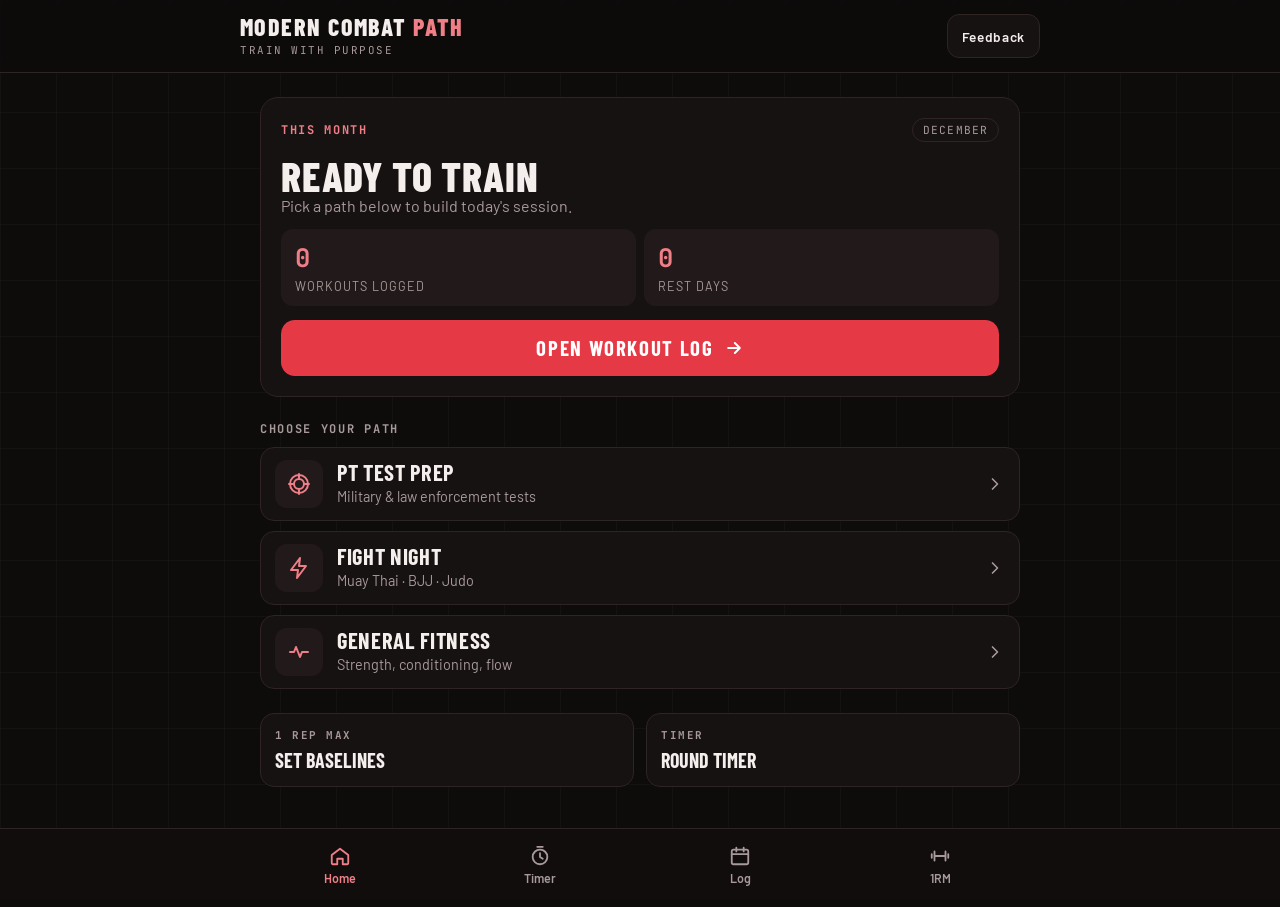
==== commit 7602fd42: "Add files via upload" ====
--- a/app.html
+++ b/app.html
@@ -19,9 +19,7 @@
         <p class="tagline">Train with purpose</p>
       </div>
       <div class="header-actions">
-        <button class="header-btn" onclick="document.getElementById('feedback-modal').style.display='flex'" aria-label="Send feedback" title="Feedback">
-          <svg viewBox="0 0 24 24" fill="none" stroke="currentColor" stroke-width="2" stroke-linecap="round" stroke-linejoin="round"><path d="M21 12a8 8 0 0 1-11.6 7.1L4 20l1-4.6A8 8 0 1 1 21 12z"/></svg>
-        </button>
+        <button class="header-btn" onclick="document.getElementById('feedback-modal').style.display='flex'" title="Feedback" style="font-size:0.85rem;letter-spacing:0.05em;padding:6px 14px;">Feedback</button>
       </div>
     </div>
   </header>
@@ -401,7 +399,7 @@
     <div id="timer-mode-round">
       <div class="timer-config">
         <div class="timer-config-row">
-          <label>Rounds</label>
+          <label>Rounds<small>per session</small></label>
           <div class="num-adj">
             <button onclick="adjTimer('rounds',-1)" aria-label="Fewer rounds">−</button>
             <span id="cfg-rounds">5</span>
@@ -409,7 +407,7 @@
           </div>
         </div>
         <div class="timer-config-row">
-          <label>Work (min)</label>
+          <label>Work<small>minutes per round</small></label>
           <div class="num-adj">
             <button onclick="adjTimer('workMin',-1)" aria-label="Less work time">−</button>
             <span id="cfg-workMin">3</span>
@@ -417,7 +415,7 @@
           </div>
         </div>
         <div class="timer-config-row">
-          <label>Rest (sec)</label>
+          <label>Rest<small>seconds between rounds</small></label>
           <div class="num-adj">
             <button onclick="adjTimer('restSec',-5)" aria-label="Less rest">−</button>
             <span id="cfg-restSec">60</span>
@@ -431,7 +429,7 @@
     <div id="timer-mode-countdown" style="display:none">
       <div class="timer-config">
         <div class="timer-config-row">
-          <label>Minutes</label>
+          <label>Minutes<small>countdown length</small></label>
           <div class="num-adj">
             <button onclick="adjTimer('cdMin',-1)" aria-label="Fewer minutes">−</button>
             <span id="cfg-cdMin">3</span>
@@ -439,7 +437,7 @@
           </div>
         </div>
         <div class="timer-config-row">
-          <label>Seconds</label>
+          <label>Seconds<small>in steps of 5</small></label>
           <div class="num-adj">
             <button onclick="adjTimer('cdSec',-5)" aria-label="Fewer seconds">−</button>
             <span id="cfg-cdSec">0</span>
--- a/style.css
+++ b/style.css
@@ -768,16 +768,43 @@
 .timer-ctrl-btn.primary:hover { filter: brightness(1.08); color: var(--on-accent); }
 .timer-ctrl-btn.primary svg { width: 32px; height: 32px; }
 
-.timer-config { display: grid; grid-template-columns: repeat(auto-fit, minmax(150px, 1fr)); gap: 8px; }
+/* Settings: one full-width row per setting — label left, stepper right */
+.timer-config {
+  display: flex; flex-direction: column;
+  background: var(--surface); border: 1px solid var(--border); border-radius: var(--radius);
+  max-width: 480px; margin: 0 auto;
+}
 .timer-config-row {
-  display: flex; align-items: center; justify-content: space-between; gap: 8px;
-  background: var(--surface); border: 1px solid var(--border); border-radius: 12px; padding: 8px 8px 8px 14px;
-}
-.timer-config-row label { font-size: 0.85rem; color: var(--muted); }
-.num-adj { display: flex; align-items: center; gap: 4px; }
-.num-adj button { background: var(--surface2); border: 1px solid var(--border); color: var(--text); width: 40px; height: 40px; border-radius: 10px; font-size: 1.1rem; line-height: 1; transition: border-color 0.12s; }
+  display: flex; align-items: center; justify-content: space-between; gap: 16px;
+  min-height: 76px; padding: 12px 12px 12px 18px;
+  border-bottom: 1px solid var(--border);
+}
+.timer-config-row:last-child { border-bottom: none; }
+.timer-config-row label {
+  display: flex; flex-direction: column; gap: 2px;
+  font-family: var(--display); font-size: 1.35rem; font-weight: 700;
+  text-transform: uppercase; letter-spacing: 0.05em; color: var(--text);
+}
+.timer-config-row label small {
+  font-family: var(--body); font-size: 0.8rem; font-weight: 500;
+  text-transform: none; letter-spacing: 0; color: var(--muted);
+}
+.num-adj { display: flex; align-items: center; gap: 6px; flex-shrink: 0; }
+.num-adj button {
+  width: 52px; height: 52px; border-radius: 12px;
+  background: var(--surface2); border: 1px solid var(--border2); color: var(--text);
+  font-size: 1.5rem; font-weight: 600; line-height: 1;
+  display: flex; align-items: center; justify-content: center;
+  touch-action: manipulation;
+  transition: border-color 0.12s, background 0.12s;
+}
 .num-adj button:hover { border-color: var(--accent); }
-.num-adj span { min-width: 32px; text-align: center; font-family: var(--mono); font-size: 1rem; font-weight: 700; }
+.num-adj button:active { background: var(--accent); border-color: var(--accent); color: var(--on-accent); }
+.num-adj span {
+  min-width: 56px; text-align: center;
+  font-family: var(--mono); font-size: 1.6rem; font-weight: 700;
+  font-variant-numeric: tabular-nums;
+}
 
 /* ── Workout Tracker / Calendar ── */
 .tracker-header { display: flex; align-items: center; justify-content: space-between; margin-bottom: 16px; }
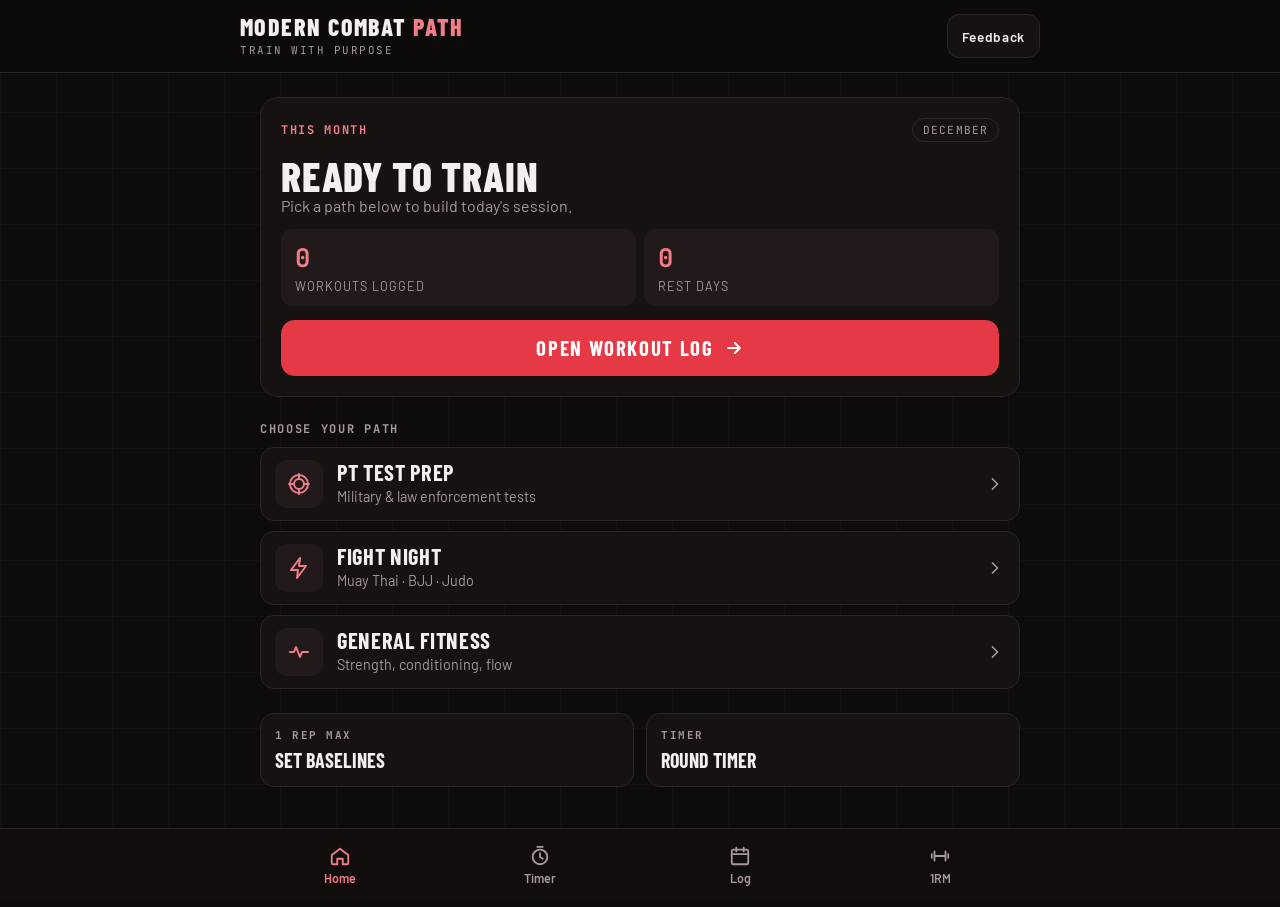
==== commit b7fa1724: "Add files via upload" ====
--- a/app.html
+++ b/app.html
@@ -478,6 +478,24 @@
   </nav>
 
   <!-- ─── FEEDBACK MODAL ─── -->
+  <!-- Timer flash overlay -->
+  <style>
+    @keyframes timerFlash {
+      0%   { opacity: 0; }
+      10%  { opacity: 0.85; }
+      25%  { opacity: 0; }
+      38%  { opacity: 0.85; }
+      53%  { opacity: 0; }
+      65%  { opacity: 0.85; }
+      80%  { opacity: 0; }
+      100% { opacity: 0; }
+    }
+    #timer-flash.flashing {
+      animation: timerFlash 3.4s ease-in-out forwards;
+    }
+  </style>
+  <div id="timer-flash" style="display:none;position:fixed;inset:0;z-index:99999;pointer-events:none;background:#00ff66;"></div>
+
   <div id="feedback-modal" class="modal-backdrop">
     <div class="modal" role="dialog" aria-modal="true" aria-labelledby="feedback-title">
       <div class="modal-head">
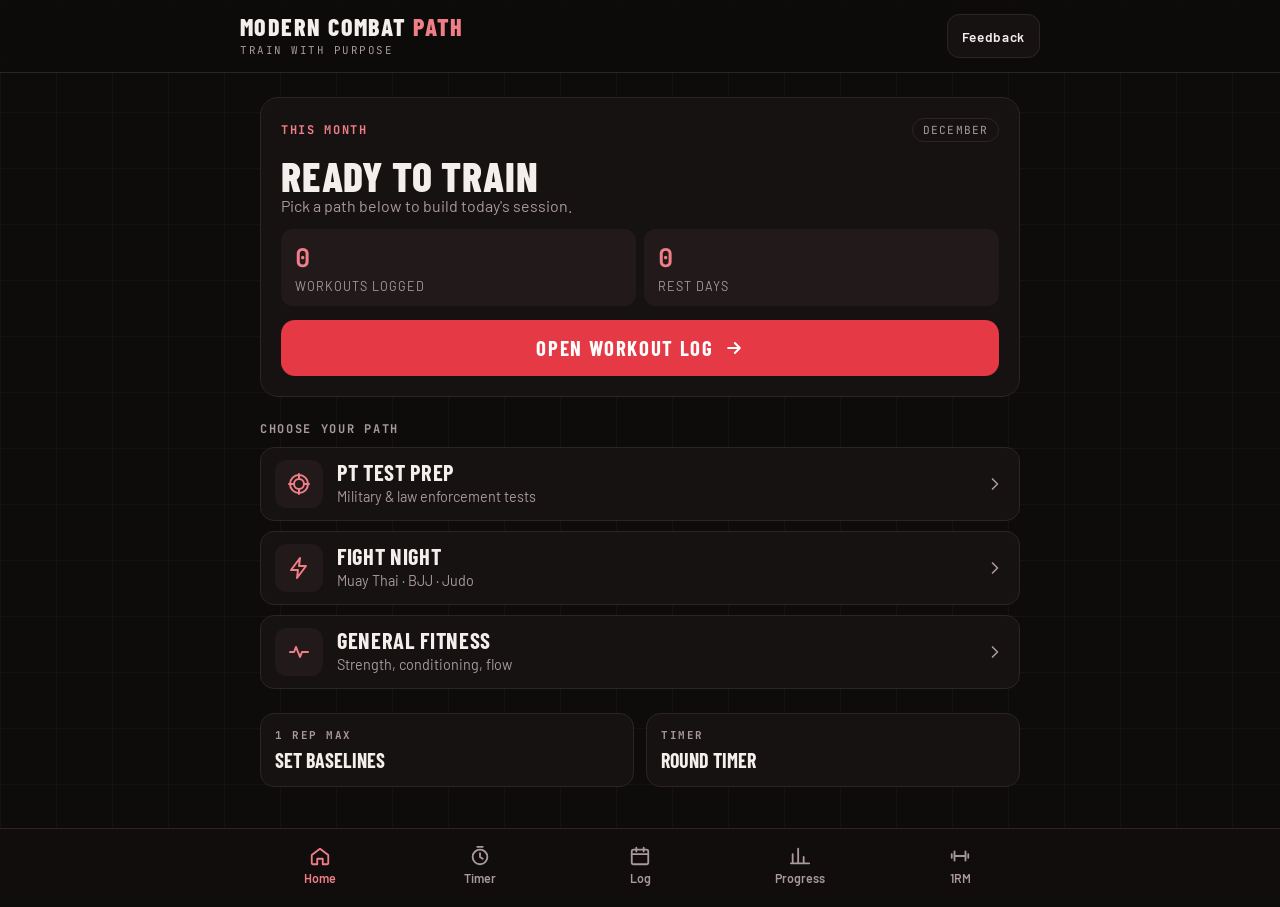
==== commit 9f5cc0d5: "Add files via upload" ====
--- a/app.html
+++ b/app.html
@@ -26,7 +26,10 @@
 
   <!-- HOME -->
   <div id="screen-home" class="screen active">
-    <section class="home-hero" aria-label="This month">
+    <!-- Active plan card (filled by features.js; replaces the month card while a plan is running) -->
+    <section class="home-hero home-plan" id="home-plan-card" aria-label="Active plan" style="display:none"></section>
+
+    <section class="home-hero" id="home-hero" aria-label="This month">
       <div class="home-hero-top">
         <span class="eyebrow">This month</span>
         <span class="home-hero-pill" id="home-month-label"></span>
@@ -205,10 +208,11 @@
     </div>
     <div id="workout-output"></div>
     <div class="workout-actions no-print">
-      <button class="generate-btn block" onclick="openTimer()">
+      <button class="generate-btn block" onclick="startGuidedFromWorkout()">
         <svg width="20" height="20" viewBox="0 0 24 24" fill="currentColor"><path d="M7 4l13 8-13 8z"/></svg>
-        Start round timer
-      </button>
+        Start guided session
+      </button>
+      <button class="action-btn" onclick="openTimer()">Round timer</button>
       <button class="action-btn" onclick="generateSingleWorkout()">↺ New Workout</button>
       <button class="action-btn" onclick="window.print()">Save as PDF</button>
     </div>
@@ -289,6 +293,7 @@
       <h2 id="plan-output-title">Your Training Plan</h2>
     </div>
     <div class="workout-actions no-print" style="margin:0 0 20px">
+      <button class="generate-btn" id="plan-start-btn" onclick="startActivePlan()">Start this plan</button>
       <button class="action-btn" onclick="buildPlan()">↺ Regenerate</button>
       <button class="action-btn" onclick="printPlan()">Save as PDF</button>
     </div>
@@ -355,6 +360,25 @@
     </div>
     <div id="tracker-calendar" class="cal-grid"></div>
     <div id="tracker-day-detail" class="day-detail" style="display:none"></div>
+  </div>
+
+  <!-- ── GUIDED SESSION (rendered by features.js) ── -->
+  <div id="screen-session" class="screen">
+    <div id="session-root"></div>
+  </div>
+
+  <!-- ── WORKOUT COMPLETE (rendered by features.js) ── -->
+  <div id="screen-complete" class="screen">
+    <div id="complete-root"></div>
+  </div>
+
+  <!-- ── PROGRESS DASHBOARD (rendered by features.js) ── -->
+  <div id="screen-progress" class="screen">
+    <div class="screen-header">
+      <button class="back-btn" onclick="showScreen('home')">← Back</button>
+      <h2>Progress</h2>
+    </div>
+    <div id="progress-root"></div>
   </div>
 
   <!-- ── TIMER (full screen) ── -->
@@ -469,6 +493,10 @@
       <button class="nav-item" data-nav="tracker" onclick="showTracker()">
         <svg viewBox="0 0 24 24" fill="none" stroke="currentColor" stroke-width="2" stroke-linecap="round" stroke-linejoin="round"><rect x="3" y="5" width="18" height="16" rx="2"/><path d="M3 10h18M8 3v4M16 3v4"/></svg>
         Log
+      </button>
+      <button class="nav-item" data-nav="progress" onclick="showScreen('progress')">
+        <svg viewBox="0 0 24 24" fill="none" stroke="currentColor" stroke-width="2" stroke-linecap="round" stroke-linejoin="round"><path d="M4 20V10M10 20V4M16 20v-7M22 20H2"/></svg>
+        Progress
       </button>
       <button class="nav-item" data-nav="1rm" onclick="render1RMScreen(); showScreen('1rm')">
         <svg viewBox="0 0 24 24" fill="none" stroke="currentColor" stroke-width="2" stroke-linecap="round" stroke-linejoin="round"><path d="M6 7v10M18 7v10M3 10v4M21 10v4M6 12h12"/></svg>
@@ -561,6 +589,14 @@
     }
   </script>
 
+  <!-- ─── EXERCISE HOW-TO (bottom sheet, filled by features.js) ─── -->
+  <div id="howto-modal" class="modal-backdrop sheet-backdrop" style="z-index:10001;">
+    <div class="sheet" role="dialog" aria-modal="true" aria-labelledby="howto-title">
+      <div class="sheet-handle" aria-hidden="true"></div>
+      <div id="howto-body"></div>
+    </div>
+  </div>
+
   <!-- ─── GARAGE GYM MODAL ─── -->
   <div id="garage-modal" class="modal-backdrop" style="z-index:10000;">
     <div class="modal" role="dialog" aria-modal="true" aria-labelledby="garage-title" style="max-width:480px;">
@@ -594,5 +630,6 @@
   <script src="timer.js"></script>
   <script src="tracker.js"></script>
   <script src="app.js"></script>
+  <script src="features.js"></script>
 </body>
 </html>
--- a/style.css
+++ b/style.css
@@ -860,7 +860,7 @@
   backdrop-filter: blur(10px);
   border-top: 1px solid var(--border);
 }
-.bottom-nav-inner { max-width: 800px; height: var(--nav-h); margin: 0 auto; display: grid; grid-template-columns: repeat(4, minmax(0, 1fr)); }
+.bottom-nav-inner { max-width: 800px; height: var(--nav-h); margin: 0 auto; display: grid; grid-template-columns: repeat(5, minmax(0, 1fr)); }
 .nav-item {
   background: none; border: none; color: var(--muted);
   display: flex; flex-direction: column; align-items: center; justify-content: center; gap: 4px;
@@ -870,42 +870,363 @@
 .nav-item:hover { color: var(--text); }
 .nav-item.active { color: var(--accent-text); }
 
+/* Focus screens (guided session, workout complete) hide the bottom nav */
+body.focus-mode { padding-bottom: env(safe-area-inset-bottom, 0px); }
+body.focus-mode .bottom-nav { display: none; }
+
+/* ── Buttons: shared helpers ── */
+.action-btn.block { width: 100%; }
+.generate-btn:disabled { opacity: 0.55; cursor: default; filter: none; transform: none; }
+
+/* ── Toast ── */
+.toast {
+  position: fixed; left: 50%; bottom: calc(var(--nav-h) + 20px + env(safe-area-inset-bottom, 0px));
+  transform: translate(-50%, 20px); opacity: 0; pointer-events: none;
+  background: var(--text); color: var(--bg);
+  padding: 12px 20px; border-radius: 12px; font-weight: 600; font-size: 0.95rem;
+  box-shadow: 0 10px 30px rgba(0,0,0,0.4); z-index: 20000;
+  transition: opacity 0.2s, transform 0.2s;
+}
+.toast.show { opacity: 1; transform: translate(-50%, 0); }
+
+/* ── 1. Active plan card (Home) ── */
+.home-plan { border-color: var(--border2); }
+.plan-week { display: grid; grid-template-columns: repeat(7, minmax(0, 1fr)); gap: 6px; }
+.plan-day { display: flex; flex-direction: column; align-items: center; gap: 6px; }
+.plan-day > span { font-size: 0.78rem; font-weight: 600; color: var(--muted); }
+.plan-dot {
+  width: 36px; height: 36px; border-radius: 50%;
+  border: 2px solid var(--border2); color: var(--on-accent);
+  display: flex; align-items: center; justify-content: center;
+}
+.plan-dot svg { width: 16px; height: 16px; }
+.plan-dot.rest { border-style: dashed; border-color: var(--border); }
+.plan-dot.done { background: var(--accent); border-color: var(--accent); }
+.plan-dot.next { border-color: var(--accent); box-shadow: 0 0 0 3px rgba(230,57,70,0.2); }
+.plan-progress-text { font-size: 0.9rem; color: var(--muted2); }
+.plan-card-actions { display: grid; grid-template-columns: repeat(2, minmax(0, 1fr)); gap: 8px; }
+.plan-card-actions .action-btn:only-child { grid-column: 1 / -1; }
+
+/* Plan screen: done / next markers and per-day start button */
+.day-tag {
+  margin-left: auto; font-family: var(--mono); font-size: 0.68rem; font-weight: 700;
+  letter-spacing: 0.1em; text-transform: uppercase; padding: 3px 8px; border-radius: 999px;
+}
+.day-tag + .day-expand-icon { margin-left: 8px; }
+.day-tag.done { background: rgba(74,222,128,0.12); color: var(--done); }
+.day-tag.next { background: rgba(230,57,70,0.14); color: var(--accent-text); }
+.day-row.done .day-dot { background: var(--done); }
+.day-row.next .day-row-header { background: var(--surface2); }
+.day-start-btn { align-self: stretch; min-height: 48px; font-size: 1.1rem; margin-top: 4px; }
+
+/* ── 2. Guided session ── */
+#session-root { display: flex; flex-direction: column; gap: 22px; min-height: calc(100vh - 140px); }
+.session-top { display: flex; align-items: center; gap: 12px; }
+.session-exit { width: 44px; padding: 0; flex-shrink: 0; }
+.session-progress { flex-grow: 1; display: flex; flex-direction: column; gap: 8px; min-width: 0; }
+.session-progress-meta {
+  display: flex; justify-content: space-between; gap: 10px;
+  font-family: var(--mono); font-size: 0.72rem; letter-spacing: 0.12em; text-transform: uppercase; color: var(--muted);
+}
+.session-progress-meta span:last-child { overflow: hidden; text-overflow: ellipsis; white-space: nowrap; }
+.session-bar { height: 6px; border-radius: 3px; background: var(--border); overflow: hidden; }
+.session-bar div { height: 100%; background: var(--accent); border-radius: 3px; transition: width 0.3s; }
+
+.session-ex { display: flex; flex-direction: column; gap: 10px; }
+.session-rx { font-family: var(--mono); font-size: 0.9rem; font-weight: 700; letter-spacing: 0.08em; color: var(--accent-text); }
+.session-name {
+  font-family: var(--display); font-weight: 800; font-size: clamp(2.6rem, 11vw, 3.6rem);
+  line-height: 0.92; text-transform: uppercase; letter-spacing: 0.01em; overflow-wrap: anywhere;
+}
+.session-note { font-size: 1.05rem; color: var(--muted2); line-height: 1.5; }
+
+.session-sets { display: flex; flex-direction: column; gap: 10px; }
+.set-grid { display: grid; gap: 8px; }
+.set-btn {
+  min-height: 80px; border-radius: 14px;
+  background: var(--surface); border: 1px solid var(--border2); color: var(--text);
+  display: flex; flex-direction: column; align-items: center; justify-content: center; gap: 4px;
+  font-family: var(--mono); touch-action: manipulation;
+  transition: background 0.15s, border-color 0.15s;
+}
+.set-btn span { font-size: 0.7rem; letter-spacing: 0.1em; text-transform: uppercase; }
+.set-btn strong { font-size: 1.6rem; }
+.set-btn:hover { border-color: var(--accent); }
+.set-btn.done { background: var(--accent); border-color: var(--accent); color: var(--on-accent); }
+
+.session-rest {
+  display: flex; align-items: center; gap: 14px;
+  background: rgba(106,165,247,0.08); border: 1px solid rgba(106,165,247,0.35);
+  border-radius: var(--radius); padding: 14px;
+}
+.session-rest-clock {
+  width: 68px; height: 68px; flex-shrink: 0; border-radius: 50%;
+  border: 5px solid var(--rest); display: flex; align-items: center; justify-content: center;
+  font-family: var(--mono); font-weight: 700; font-size: 1rem;
+}
+.session-rest-text { flex-grow: 1; display: flex; flex-direction: column; gap: 2px; min-width: 0; }
+.session-rest-text strong { font-family: var(--mono); font-size: 0.8rem; letter-spacing: 0.16em; text-transform: uppercase; color: var(--rest-text); }
+.session-rest-text span { font-size: 0.9rem; color: var(--muted2); }
+
+.session-foot { margin-top: auto; display: flex; flex-direction: column; gap: 10px; }
+.session-next {
+  display: grid; grid-template-columns: auto 1fr auto; align-items: center; gap: 12px;
+  padding: 12px 14px; background: var(--surface); border: 1px solid var(--border); border-radius: var(--radius);
+}
+.session-next .eyebrow { font-size: 0.68rem; }
+.session-next strong { font-weight: 600; overflow: hidden; text-overflow: ellipsis; white-space: nowrap; }
+.session-next-rx { font-family: var(--mono); font-size: 0.8rem; color: var(--accent-text); white-space: nowrap; }
+.session-nav { display: flex; gap: 10px; }
+.session-nav .generate-btn { flex-grow: 1; }
+
+/* ── 3. How-to bottom sheet ── */
+.sheet-backdrop { align-items: flex-end; padding: 0; }
+.sheet {
+  width: 100%; max-width: 640px; max-height: 88vh; overflow-y: auto;
+  background: var(--surface); border: 1px solid var(--border2); border-bottom: none;
+  border-radius: 24px 24px 0 0;
+  padding: 10px 20px calc(24px + env(safe-area-inset-bottom, 0px));
+  animation: sheetUp 0.25s ease;
+}
+@keyframes sheetUp { from { transform: translateY(40px); opacity: 0; } to { transform: none; opacity: 1; } }
+.sheet-handle { width: 44px; height: 5px; border-radius: 3px; background: var(--border2); margin: 0 auto 14px; }
+#howto-body { display: flex; flex-direction: column; gap: 18px; }
+.howto-head { display: flex; justify-content: space-between; align-items: flex-start; gap: 12px; }
+.howto-title { font-family: var(--display); font-weight: 800; font-size: 2.3rem; line-height: 0.95; text-transform: uppercase; margin-top: 4px; }
+.howto-rx { font-family: var(--mono); font-size: 0.85rem; color: var(--muted2); margin-top: 6px; }
+.howto-media {
+  aspect-ratio: 16 / 10; border-radius: 16px; overflow: hidden;
+  background: var(--bg); border: 1px solid var(--border);
+  display: flex; align-items: center; justify-content: center;
+}
+.howto-media img { width: 100%; height: 100%; object-fit: cover; display: block; }
+.howto-placeholder { display: none; flex-direction: column; align-items: center; gap: 8px; color: var(--muted); font-size: 0.95rem; }
+.howto-placeholder svg { width: 40px; height: 40px; }
+.howto-media.empty { border-style: dashed; border-color: var(--border2); }
+.howto-media.empty .howto-placeholder { display: flex; }
+.howto-cues { display: flex; flex-direction: column; gap: 10px; }
+.howto-cue { display: flex; gap: 12px; align-items: flex-start; }
+.howto-cue span { font-family: var(--mono); font-weight: 700; color: var(--accent-text); padding-top: 1px; }
+.howto-cue p { font-size: 1rem; line-height: 1.45; }
+.howto-variations { display: grid; grid-template-columns: repeat(2, minmax(0, 1fr)); gap: 10px; }
+.howto-variations div { background: var(--surface2); border-radius: 12px; padding: 12px 14px; display: flex; flex-direction: column; gap: 2px; }
+.howto-variations span { font-size: 0.75rem; color: var(--muted); text-transform: uppercase; letter-spacing: 0.08em; }
+.howto-variations strong { font-size: 0.95rem; }
+
+/* ── 4. Workout complete ── */
+#complete-root { display: flex; flex-direction: column; gap: 22px; padding-top: 12px; }
+.complete-head { display: flex; flex-direction: column; align-items: center; gap: 12px; text-align: center; }
+.complete-check {
+  width: 88px; height: 88px; border-radius: 50%; background: var(--accent); color: var(--on-accent);
+  display: flex; align-items: center; justify-content: center;
+}
+.complete-check svg { width: 44px; height: 44px; }
+.complete-title { font-family: var(--display); font-weight: 800; font-size: 2.2rem; line-height: 0.95; text-transform: uppercase; }
+.complete-stats { display: grid; grid-template-columns: repeat(3, minmax(0, 1fr)); background: var(--surface); border: 1px solid var(--border); border-radius: var(--radius); }
+.complete-stats div { padding: 14px; text-align: center; display: flex; flex-direction: column; gap: 4px; border-right: 1px solid var(--border); }
+.complete-stats div:last-child { border-right: none; }
+.complete-stats strong { font-family: var(--mono); font-size: 1.5rem; }
+.complete-stats span { font-size: 0.75rem; color: var(--muted); text-transform: uppercase; letter-spacing: 0.08em; }
+.complete-block { display: flex; flex-direction: column; gap: 10px; }
+.effort-grid { display: grid; grid-template-columns: repeat(5, minmax(0, 1fr)); gap: 6px; }
+.effort-btn {
+  min-height: 64px; border-radius: 12px; background: var(--surface); border: 1px solid var(--border); color: var(--text);
+  display: flex; flex-direction: column; align-items: center; justify-content: center; gap: 2px;
+}
+.effort-btn strong { font-family: var(--mono); font-size: 1.15rem; }
+.effort-btn span { font-size: 0.72rem; }
+.effort-btn.active { background: var(--accent); border-color: var(--accent); color: var(--on-accent); }
+.complete-actions { display: flex; flex-direction: column; gap: 10px; }
+.complete-hint { font-size: 0.85rem; color: var(--muted); text-align: center; }
+
+/* ── 5. Progress ── */
+#progress-root { display: flex; flex-direction: column; gap: 20px; }
+.progress-stats { display: grid; grid-template-columns: repeat(3, minmax(0, 1fr)); gap: 8px; }
+.progress-stat { background: var(--surface); border: 1px solid var(--border); border-radius: var(--radius); padding: 14px; display: flex; flex-direction: column; gap: 4px; }
+.progress-stat strong { font-family: var(--mono); font-size: 1.7rem; }
+.progress-stat strong.accent { color: var(--accent-text); }
+.progress-stat span { font-size: 0.75rem; color: var(--muted); text-transform: uppercase; letter-spacing: 0.06em; }
+.progress-card { background: var(--surface); border: 1px solid var(--border); border-radius: 16px; padding: 16px; display: flex; flex-direction: column; gap: 14px; }
+.progress-card-head { display: flex; justify-content: space-between; align-items: baseline; gap: 10px; }
+.progress-card-head h3 { font-family: var(--display); font-weight: 700; font-size: 1.3rem; text-transform: uppercase; }
+.progress-card-head span { font-size: 0.85rem; color: var(--muted); }
+.bar-chart { height: 140px; display: grid; grid-template-columns: repeat(8, minmax(0, 1fr)); gap: 8px; align-items: end; }
+.bar-col { height: 100%; display: flex; flex-direction: column; justify-content: flex-end; align-items: center; gap: 6px; }
+.bar-col span { font-family: var(--mono); font-size: 0.72rem; color: var(--muted2); }
+.bar { width: 100%; max-height: calc(100% - 20px); border-radius: 4px 4px 0 0; background: var(--border2); }
+.bar.current { background: var(--accent); }
+.bar-axis { display: flex; justify-content: space-between; font-family: var(--mono); font-size: 0.7rem; color: var(--muted); }
+.progress-empty { font-size: 0.9rem; color: var(--muted); }
+.progress-empty-card { align-items: flex-start; }
+.progress-empty-card p { color: var(--muted2); line-height: 1.5; }
+.baseline-row {
+  display: flex; align-items: center; gap: 12px; padding: 14px 16px; margin-bottom: 8px;
+  background: var(--surface); border: 1px solid var(--border); border-radius: var(--radius);
+}
+.baseline-name { flex-grow: 1; display: flex; flex-direction: column; gap: 2px; min-width: 0; }
+.baseline-name strong { font-size: 1rem; }
+.baseline-name span { font-size: 0.82rem; color: var(--muted); }
+.spark { flex-shrink: 0; }
+.spark path { fill: none; stroke: var(--accent); stroke-width: 2; stroke-linecap: round; stroke-linejoin: round; }
+.baseline-val { text-align: right; min-width: 80px; display: flex; flex-direction: column; gap: 2px; }
+.baseline-val strong { font-family: var(--mono); font-size: 1rem; }
+.baseline-val .up { font-family: var(--mono); font-size: 0.78rem; color: var(--done); }
+.baseline-val .down { font-family: var(--mono); font-size: 0.78rem; color: var(--accent-text); }
+
 /* ── Print / PDF ── */
 .no-print { }
 
 @media print {
-  .no-print, header .tagline, .bottom-nav, .timer-widget, header .header-actions { display: none !important; }
-  body { background: #fff !important; color: #000 !important; padding-bottom: 0; }
-  body::before { display: none; }
-  header { border-bottom: 2px solid #000; padding: 12px; position: static; background: #fff !important; backdrop-filter: none; }
-  .logo, .logo span { color: #000 !important; font-size: 1.4rem; }
-  .screen { padding: 0; }
-
-  .week-card { border: 1px solid #ccc; margin-bottom: 12px; break-inside: avoid; background: #fff; }
-  .week-header { background: #f0f0f0 !important; color: #000; border-bottom: 1px solid #ccc; }
-  .week-title, .week-number, .week-theme { color: #000 !important; }
-  .phase-badge { border-color: #000 !important; color: #000 !important; }
-  .phase-strip { display: none !important; }
-  .week-toggle { display: none; }
-  .week-body { display: block !important; }
-
-  .day-row { border-bottom: 1px solid #eee; }
-  .day-row-header { background: #fff !important; padding: 8px 16px; }
-  .day-name, .day-focus { color: #000 !important; }
-  .day-dot { background: #333 !important; }
-  .day-row.rest .day-dot { background: #ccc !important; }
+  /* ── Reset everything to white ── */
+  *, *::before, *::after {
+    background: #fff !important;
+    color: #000 !important;
+    box-shadow: none !important;
+    text-shadow: none !important;
+    border-color: #ccc !important;
+  }
+
+  body {
+    background: #fff !important;
+    color: #000 !important;
+    font-family: Georgia, serif;
+    font-size: 11pt;
+    line-height: 1.5;
+    padding: 0;
+    margin: 0;
+  }
+
+  /* ── Hide all UI chrome ── */
+  header,
+  .no-print,
+  .bottom-nav,
+  .timer-widget,
+  .workout-actions,
+  .adj-group,
+  .refresh-ex-btn,
+  .screen-header,
+  .workout-meta,
+  .timer-flash,
+  #feedback-modal,
+  #garage-modal {
+    display: none !important;
+  }
+
+  /* ── Only show the active workout screen ── */
+  .screen { display: none !important; padding: 0; }
+  .screen.active { display: block !important; }
+
+  /* ── Page title printed at top ── */
+  #workout-title::before {
+    content: "MODERN COMBAT PATH";
+    display: block;
+    font-family: Arial, sans-serif;
+    font-size: 9pt;
+    letter-spacing: 0.2em;
+    text-transform: uppercase;
+    color: #888 !important;
+    margin-bottom: 4px;
+  }
+  #workout-title {
+    font-family: Arial, sans-serif;
+    font-size: 18pt;
+    font-weight: 700;
+    text-transform: uppercase;
+    letter-spacing: 0.05em;
+    border-bottom: 2pt solid #000 !important;
+    padding-bottom: 8px;
+    margin-bottom: 16px;
+  }
+
+  /* ── Workout sections ── */
+  .workout-section {
+    border: 1pt solid #ccc !important;
+    margin-bottom: 12px;
+    break-inside: avoid;
+    page-break-inside: avoid;
+  }
+
+  .workout-section-header {
+    background: #f0f0f0 !important;
+    color: #000 !important;
+    font-family: Arial, sans-serif;
+    font-size: 9pt;
+    font-weight: 700;
+    letter-spacing: 0.15em;
+    text-transform: uppercase;
+    padding: 6px 12px !important;
+    border-bottom: 1pt solid #ccc !important;
+  }
+
+  .workout-section-body {
+    padding: 0 !important;
+  }
+
+  /* ── Exercise rows ── */
+  .exercise-row {
+    display: flex !important;
+    justify-content: space-between !important;
+    align-items: flex-start !important;
+    padding: 8px 12px !important;
+    border-bottom: 1pt solid #eee !important;
+    break-inside: avoid;
+  }
+
+  .exercise-row:last-child { border-bottom: none !important; }
+
+  .exercise-main { flex: 1; }
+
+  .exercise-name {
+    font-family: Arial, sans-serif;
+    font-size: 11pt;
+    font-weight: 700;
+    color: #000 !important;
+    margin-bottom: 2px;
+  }
+
+  .exercise-note {
+    font-size: 9pt;
+    color: #555 !important;
+    font-style: italic;
+  }
+
+  .exercise-right { text-align: right; min-width: 100px; }
+
+  .exercise-prescription {
+    font-family: Arial, sans-serif;
+    font-size: 10pt;
+    font-weight: 700;
+    color: #000 !important;
+    white-space: nowrap;
+  }
+
+  /* ── Plan output (training plan PDF) ── */
+  .week-card {
+    border: 1pt solid #ccc !important;
+    margin-bottom: 14px;
+    break-inside: avoid;
+    page-break-inside: avoid;
+  }
+
+  .week-header {
+    background: #f0f0f0 !important;
+    padding: 8px 14px !important;
+    border-bottom: 1pt solid #ccc !important;
+  }
+
+  .week-number { font-size: 10pt; font-weight: 700; }
+  .week-title  { font-size: 9pt; color: #333 !important; }
+  .week-theme  { font-size: 9pt; color: #555 !important; font-style: italic; }
+  .week-toggle, .phase-strip, .phase-badge { display: none !important; }
+  .week-body   { display: block !important; }
+
+  .day-row { border-bottom: 1pt solid #eee !important; }
+  .day-row-header { padding: 6px 14px !important; }
+  .day-name  { font-weight: 700; font-size: 10pt; }
+  .day-focus { font-size: 9pt; color: #555 !important; }
+  .day-dot   { background: #333 !important; width: 8px; height: 8px; }
+  .day-row.rest .day-dot { background: #aaa !important; }
   .day-expand-icon { display: none !important; }
-  .day-workout { display: block !important; }
-  .day-phase-note { background: #f9f9f9 !important; color: #333 !important; }
-
-  .workout-section { border: 1px solid #ddd; margin-bottom: 8px; background: #fff; }
-  .workout-section-header { background: #eee !important; color: #000 !important; }
-  .exercise-row::before { background: #eee !important; color: #000 !important; }
-  .exercise-prescription { color: #333 !important; }
-  .exercise-name { color: #000 !important; }
-  .exercise-note { color: #555 !important; }
-  .adj-group, .refresh-ex-btn { display: none !important; }
-  .meta-tag { background: #fff; border-color: #ccc; color: #555; }
-
-  .week-card { page-break-inside: avoid; }
-}
+  .day-workout { display: block !important; padding: 0 !important; }
+  .day-phase-note { font-size: 9pt; color: #444 !important; padding: 4px 14px !important; border-bottom: 1pt solid #eee !important; }
+}
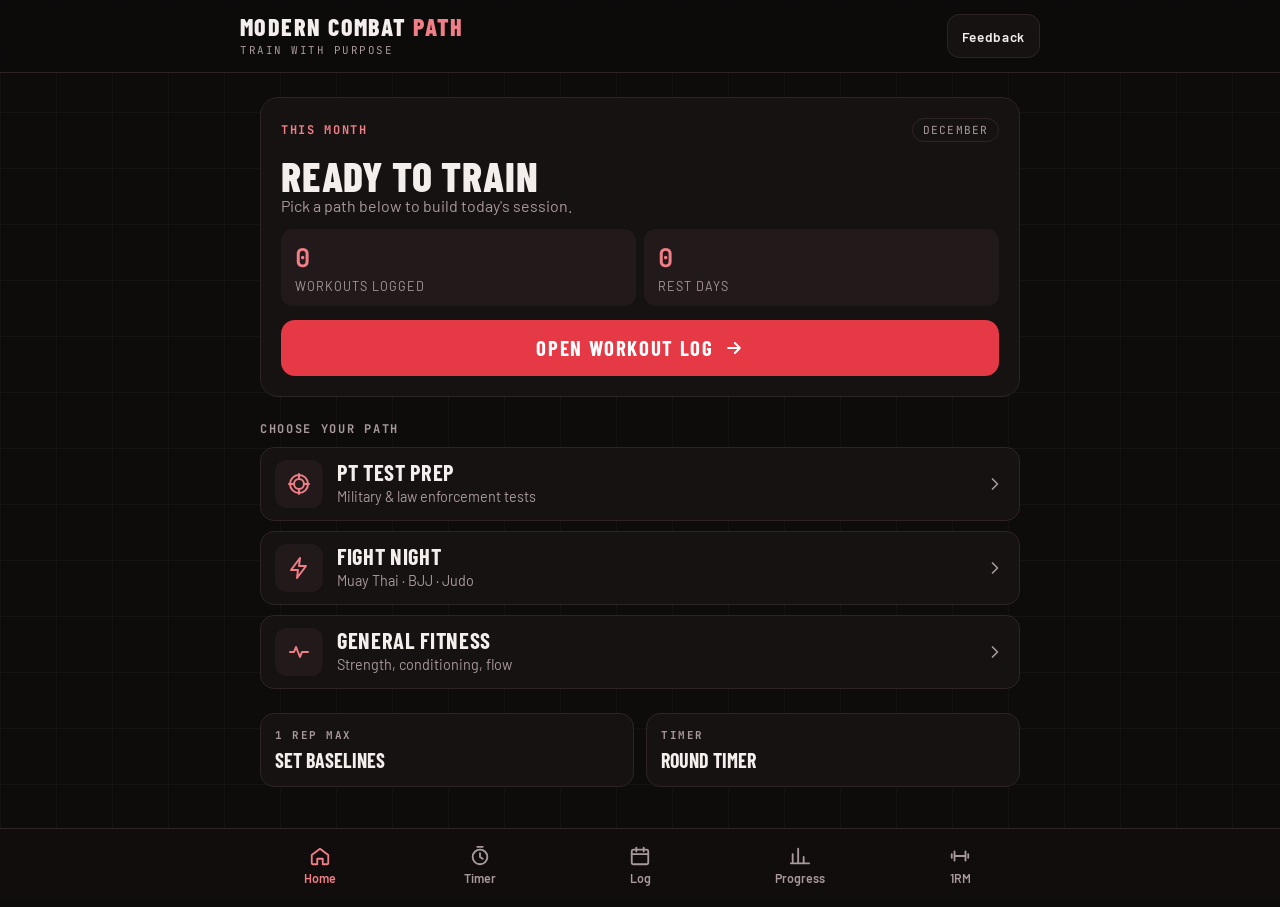
==== commit 45d23d7b: "Add files via upload" ====
--- a/app.html
+++ b/app.html
@@ -127,6 +127,7 @@
       <div class="option-card" onclick="selectGeneral('conditioning')"><strong>Conditioning</strong><span>HIIT · CrossFit · HYROX</span></div>
       <div class="option-card" onclick="selectGeneral('track-day')"><strong>Track Day</strong><span>Cardio · Plyometrics · Mobility</span></div>
       <div class="option-card" onclick="selectGeneral('flow-state')"><strong>Flow State</strong><span>Yoga · Pilates</span></div>
+      <div class="option-card" onclick="selectGeneral('specialty')"><strong>Specialty</strong><span>Low-impact · Steady pace · Extra rest</span></div>
     </div>
   </div>
 
@@ -215,6 +216,7 @@
       <button class="action-btn" onclick="openTimer()">Round timer</button>
       <button class="action-btn" onclick="generateSingleWorkout()">↺ New Workout</button>
       <button class="action-btn" onclick="window.print()">Save as PDF</button>
+      <button class="action-btn" id="add-to-log-btn" onclick="addWorkoutToLog()">Add to Workout Log</button>
     </div>
   </div>
 
--- a/style.css
+++ b/style.css
@@ -14,6 +14,8 @@
   --rest: #6AA5F7;
   --rest-text: #8DBBFA;
   --done: #4ADE80;
+  --warn: #F2B544;
+  --warn-bg: #2A2112;
   --text: #F4EEEC;
   --muted: #A8999A;
   --muted2: #C9BCBD;
@@ -635,6 +637,26 @@
   border-radius: 10px;
   padding: 10px 14px;
   margin-top: 4px;
+}
+
+/* Health / safety note above a workout (Specialty) */
+.workout-notice {
+  font-size: 0.9rem;
+  line-height: 1.45;
+  color: var(--text);
+  background: var(--warn-bg);
+  border: 1px solid var(--warn);
+  border-radius: 10px;
+  padding: 12px 14px;
+  margin: 4px 0 16px;
+}
+.workout-notice strong {
+  display: block;
+  color: var(--warn);
+  font-size: 0.75rem;
+  letter-spacing: 0.08em;
+  text-transform: uppercase;
+  margin-bottom: 4px;
 }
 
 /* ── 1RM Assessment ── */
@@ -877,6 +899,7 @@
 /* ── Buttons: shared helpers ── */
 .action-btn.block { width: 100%; }
 .generate-btn:disabled { opacity: 0.55; cursor: default; filter: none; transform: none; }
+.action-btn:disabled { opacity: 0.6; cursor: default; }
 
 /* ── Toast ── */
 .toast {
